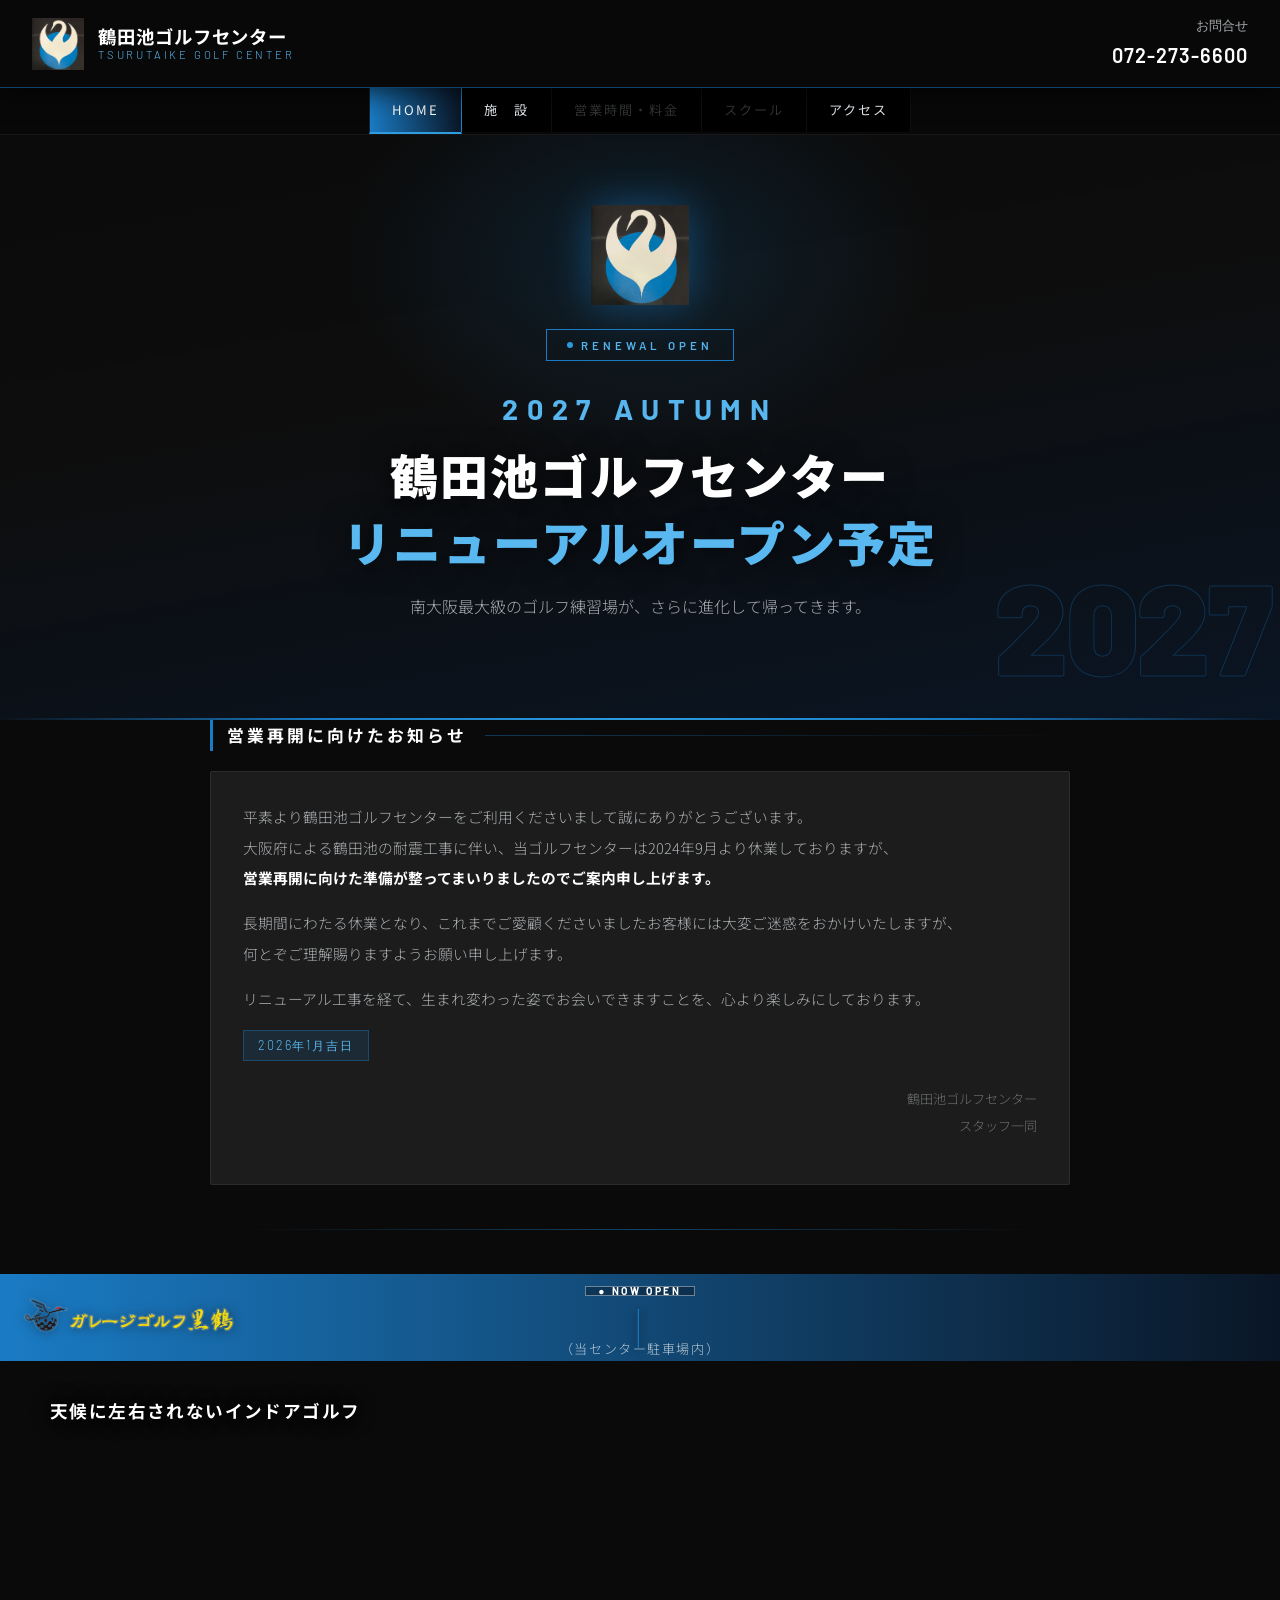
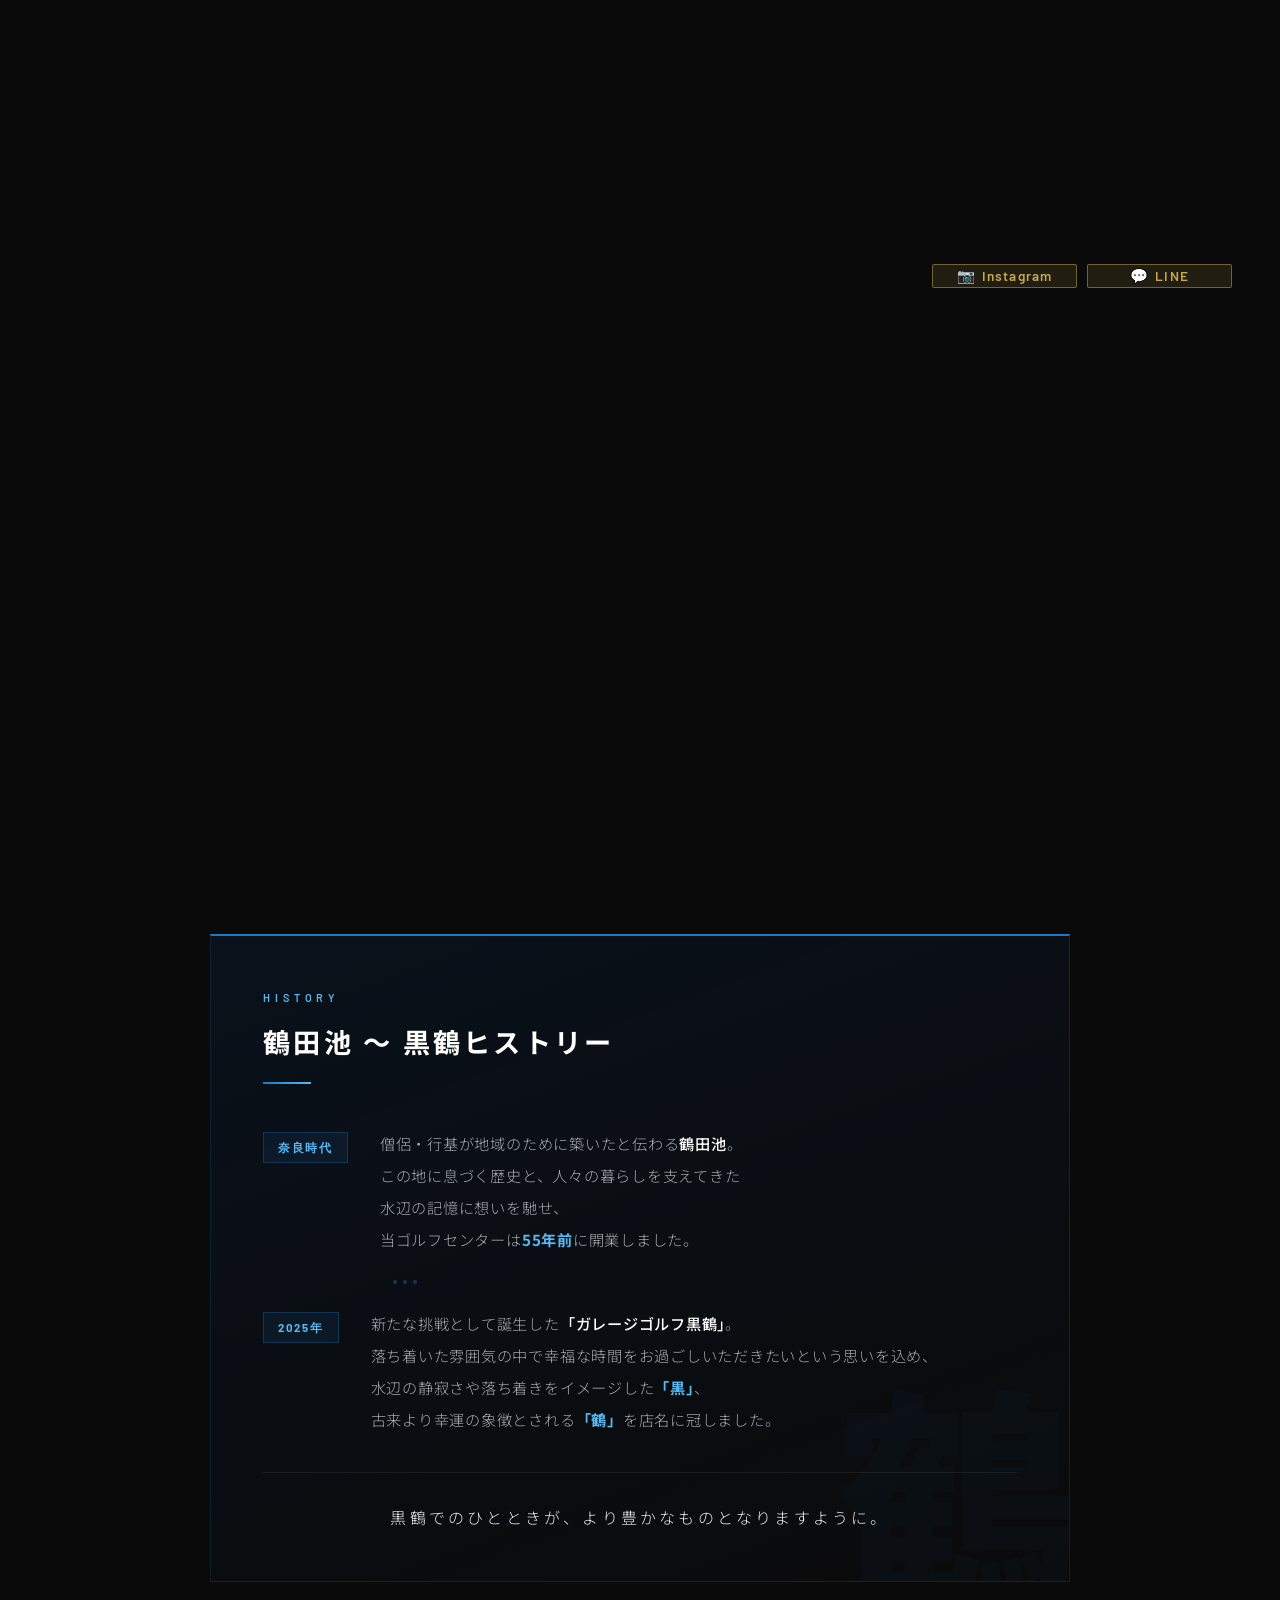
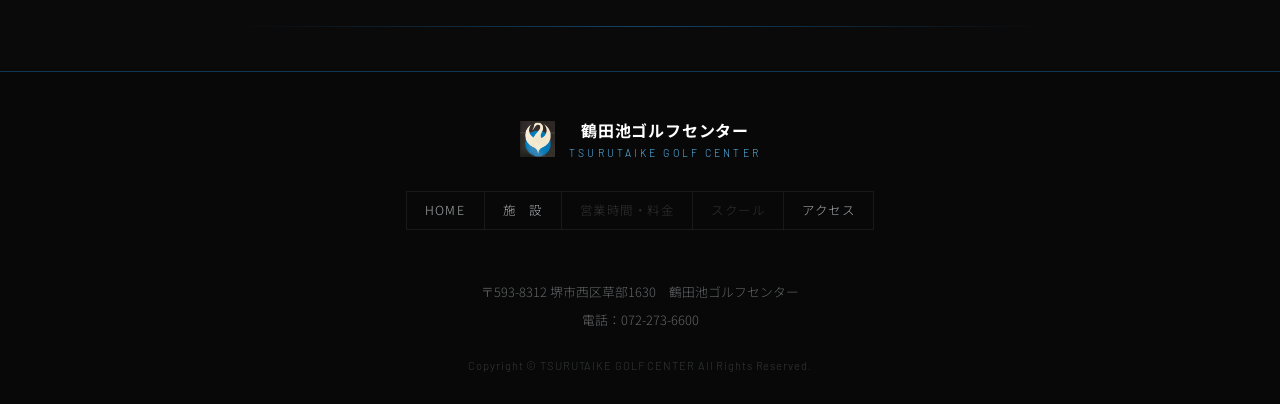
==== index.html @ 47b7977e "Add files via upload" ====
<!DOCTYPE html>
<html lang="ja">
<head>
  <meta charset="UTF-8">
  <meta name="viewport" content="width=device-width, initial-scale=1.0">
  <title>鶴田池ゴルフセンター | TSURUTAIKE GOLF CENTER</title>
  <link href="https://fonts.googleapis.com/css2?family=Noto+Sans+JP:wght@200;300;400;700;900&family=Noto+Serif+JP:wght@400;700;900&family=Barlow:ital,wght@0,300;0,400;0,600;0,700;0,900;1,300&display=swap" rel="stylesheet">
  <style>
    /* =====================================================
       カラーパレット（ロゴ看板より）
       マットブラック  : #0f0f0f  ← 看板の背景
       ディープブルー  : #1a7bc4  ← 鶴のシンボル・池の青
       ブライトブルー  : #2d9de0  ← ホバー・アクセント
       ソフトブルー    : #5ab8f0  ← 明るい強調
       ホワイト        : #ffffff  ← 文字・鶴のシルエット
       オフホワイト    : #e8eef2  ← 通常テキスト
       ダークグレー    : #1c1c1c  ← セクション背景
       ミドルグレー    : #2a2a2a  ← カード背景
    ===================================================== */
    :root {
      --black:        #0a0a0a;
      --black-mid:    #141414;
      --black-card:   #1c1c1c;
      --black-panel:  #242424;
      --blue:         #1a7bc4;
      --blue-bright:  #2d9de0;
      --blue-soft:    #5ab8f0;
      --blue-glow:    rgba(26,123,196,0.35);
      --white:        #ffffff;
      --off-white:    #e8eef2;
      --grey-text:    rgba(232,238,242,0.7);
      --grey-dim:     rgba(232,238,242,0.4);
      --nav-bg:       #080808;
    }

    * { margin: 0; padding: 0; box-sizing: border-box; }

    body {
      background-color: var(--black);
      color: var(--off-white);
      font-family: 'Noto Sans JP', sans-serif;
      font-weight: 300;
      line-height: 1.8;
    }

    /* ========== SVG ロゴマーク（鶴のシルエット） ========== */
    .crane-logo {
      display: inline-block;
      width: 52px;
      height: 52px;
      flex-shrink: 0;
    }

    /* ========== HEADER ========== */
    header {
      background: var(--nav-bg);
      border-bottom: 1px solid rgba(26,123,196,0.5);
      padding: 14px 32px;
      display: flex;
      align-items: center;
      justify-content: space-between;
      flex-wrap: wrap;
      gap: 12px;
      position: sticky;
      top: 0;
      z-index: 1000;
      box-shadow: 0 2px 30px rgba(0,0,0,0.8);
    }

    .header-left {
      display: flex;
      align-items: center;
      gap: 14px;
    }

    .header-logo-text {
      line-height: 1.25;
    }
    .header-logo-text .ja {
      display: block;
      font-family: 'Noto Sans JP', sans-serif;
      font-weight: 700;
      font-size: 1.15rem;
      color: var(--white);
      letter-spacing: 0.05em;
    }
    .header-logo-text .en {
      display: block;
      font-family: 'Barlow', sans-serif;
      font-weight: 300;
      font-size: 0.7rem;
      color: var(--blue-soft);
      letter-spacing: 0.25em;
    }

    .header-tel {
      color: var(--grey-text);
      font-size: 0.8rem;
      text-align: right;
      font-family: 'Barlow', sans-serif;
    }
    .header-tel strong {
      display: block;
      font-size: 1.25rem;
      font-weight: 600;
      letter-spacing: 0.05em;
      color: var(--white);
    }

    /* ========== NAV ========== */
    nav {
      background: var(--nav-bg);
      border-bottom: 1px solid rgba(255,255,255,0.06);
    }
    nav ul {
      list-style: none;
      display: flex;
      flex-wrap: wrap;
      gap: 0;
      justify-content: center;
      padding: 0;
    }
    nav ul li a {
      display: inline-block;
      background: #000;
      color: var(--off-white);
      text-decoration: none;
      padding: 10px 22px;
      font-size: 0.82rem;
      letter-spacing: 0.15em;
      font-family: 'Noto Sans JP', sans-serif;
      font-weight: 400;
      border-right: 1px solid rgba(255,255,255,0.06);
      transition: background 0.2s, color 0.2s;
    }
    nav ul li:first-child a { border-left: 1px solid rgba(255,255,255,0.06); }
    nav ul li a:hover:not(.disabled),
    nav ul li a.active {
      background: linear-gradient(to right, #1a7bc4, #0a1626);
      color: var(--white);
    }
    nav ul li a.active {
      border-bottom: 2px solid var(--blue-bright);
    }
    nav ul li a.disabled {
      color: rgba(232,238,242,0.22);
      cursor: not-allowed;
    }

    /* ========== HERO ========== */
    .hero {
      background:
        linear-gradient(170deg,
          rgba(10,10,10,0.95) 0%,
          rgba(14,14,14,0.82) 40%,
          rgba(10,22,38,0.9) 100%
        ),
        url('https://static.wixstatic.com/media/a3c153_56669e38ce904a728a6246879d546efe~mv2.jpg') center/cover no-repeat;
      min-height: 520px;
      display: flex;
      flex-direction: column;
      align-items: center;
      justify-content: center;
      text-align: center;
      padding: 70px 20px;
      position: relative;
      overflow: hidden;
    }
    /* 青いグロー光源 */
    .hero::before {
      content: '';
      position: absolute;
      top: -80px; left: 50%;
      transform: translateX(-50%);
      width: 600px; height: 400px;
      background: radial-gradient(ellipse, rgba(26,123,196,0.18) 0%, transparent 70%);
    }
    /* 下部の青いライン */
    .hero::after {
      content: '';
      position: absolute;
      bottom: 0; left: 0; right: 0;
      height: 2px;
      background: linear-gradient(to right, transparent, var(--blue), var(--blue-bright), var(--blue), transparent);
    }

    .hero-crane {
      width: 100px;
      height: 100px;
      margin-bottom: 24px;
      opacity: 0.95;
      filter: drop-shadow(0 0 20px rgba(26,123,196,0.5));
      object-fit: contain;
    }

    .hero-badge {
      display: inline-flex;
      align-items: center;
      gap: 8px;
      border: 1px solid var(--blue);
      color: var(--blue-soft);
      font-family: 'Barlow', sans-serif;
      font-size: 0.72rem;
      font-weight: 600;
      letter-spacing: 0.35em;
      padding: 5px 20px;
      margin-bottom: 22px;
    }
    .hero-badge::before {
      content: '';
      display: inline-block;
      width: 6px; height: 6px;
      background: var(--blue-bright);
      border-radius: 50%;
      animation: blink 1.5s ease-in-out infinite;
    }
    @keyframes blink {
      0%, 100% { opacity: 1; }
      50% { opacity: 0.2; }
    }

    .hero h1 {
      font-family: 'Noto Sans JP', sans-serif;
      font-size: clamp(1.7rem, 4vw, 3rem);
      color: var(--white);
      font-weight: 900;
      line-height: 1.4;
      text-shadow: 0 2px 30px rgba(0,0,0,0.9);
      margin-bottom: 16px;
      letter-spacing: 0.04em;
    }
    .hero h1 span {
      color: var(--blue-soft);
    }

    .hero-sub {
      font-size: clamp(0.88rem, 2vw, 1rem);
      color: var(--grey-text);
      max-width: 560px;
      margin-bottom: 30px;
      font-weight: 300;
    }

    .hero-autumn {
      font-family: 'Barlow', sans-serif;
      font-weight: 700;
      font-size: clamp(1.2rem, 3vw, 1.8rem);
      color: var(--blue-soft);
      letter-spacing: 0.3em;
      margin-bottom: 6px;
    }
    .hero-year {
      font-family: 'Barlow', sans-serif;
      font-weight: 900;
      font-size: clamp(4rem, 10vw, 9rem);
      color: transparent;
      -webkit-text-stroke: 1px rgba(26,123,196,0.3);
      position: absolute;
      bottom: -20px;
      right: 10px;
      pointer-events: none;
      user-select: none;
      letter-spacing: -0.02em;
    }

    /* ========== リニューアル告知 ========== */

    /* タイプアニメーション カーソル */
    .kurotsu-cursor {
      display: inline-block;
      font-weight: 100;
      color: #1a7bc4;
      animation: kuroBlink 0.7s infinite;
    }
    @keyframes kuroBlink {
      0%,100% { opacity: 1; }
      50%      { opacity: 0; }
    }
    /* ========== 黒鶴セクション（最強調） ========== */
    .kurotsu-img-wrap {
      position: relative;
      width: 100%;
      line-height: 0;
      min-height: 140vh;
    }
    /* 高さ基準のimg（透明） */
    .kurotsu-base-img {
      width: 100%;
      height: auto;
      min-height: 140vh;
      display: block;
      opacity: 0;
      visibility: hidden;
    }
    /* スライド写真（絶対配置・base-imgに重なる） */
    .kurotsu-slide {
      position: absolute;
      top: 0; left: 0;
      width: 100%;
      height: 100%;
      object-fit: cover;
      object-position: center center;
      opacity: 0;
      transition: opacity 1.5s ease-in-out;
    }
    .ks1 { animation: ksSlide 15s ease-in-out infinite 0s; }
    .ks2 { animation: ksSlide 15s ease-in-out infinite 5s; }
    .ks3 { animation: ksSlide3 15s ease-in-out infinite 10s, ksPan3 15s ease-in-out infinite 10s; object-fit: cover; object-position: center 80%; background-color: #000; transform-origin: center bottom; }
    @keyframes ksSlide3 {
      0%   { opacity: 0;    transform: scale(1.0); }
      8%   { opacity: 0.85; transform: scale(1.0); }
      35%  { opacity: 0.85; transform: scale(1.3); }
      42%  { opacity: 0.85; transform: scale(1.3); }
      50%  { opacity: 0;    transform: scale(1.3); }
      100% { opacity: 0;    transform: scale(1.0); }
    }
    @keyframes ksPan3 {
      0%   { object-position: center 100%; }
      8%   { object-position: center 100%; }
      35%  { object-position: center 0%; }
      42%  { object-position: center 0%; }
      50%  { object-position: center 0%; }
      100% { object-position: center 100%; }
    }
    @keyframes ksSlide {
      0%   { opacity: 0; }
      8%   { opacity: 0.85; }
      28%  { opacity: 0.85; }
      38%  { opacity: 0; }
      100% { opacity: 0; }
    }
    .kurotsu-over-bg {
      position: absolute;
      inset: 0;
      background: rgba(10,10,10,0.22);
      z-index: 2;
    }
    .kurotsu-over-content {
      position: absolute;
      inset: 0;
      z-index: 3;
      display: flex;
      flex-direction: column;
    }
    /* 黒鶴セクション内の背景スライド */
    /* 室内写真：天井まで見えるよう上寄せ */
    /* 暗いオーバーレイ（HELTER SKELTER方式：文字を読みやすく） */
    .kurotsu-over-bg {
      position: absolute;
      inset: 0;
      background: rgba(10, 10, 10, 0.22);
      z-index: 1;
    }
    .bg1 { background-image: url('images/bg1.gif'); }
    .bg2 { background-image: url('images/bg2.gif'); }
    .bg3 { background-position: center top; background-image: url('images/bg3.gif'); }
      8%   { opacity: 0.85; }
      28%  { opacity: 0.85; }
      38%  { opacity: 0; }
      100% { opacity: 0; }
    }
    .kurotsu-section {
      position: relative;
      background: #0a0a0a;
      border: none;
      border-radius: 0;
      margin: 0;
      max-width: 100%;
      overflow: hidden;
      box-shadow:
        0 0 50px rgba(26,123,196,0.15),
        0 4px 30px rgba(0,0,0,0.5);
      position: relative;
    }

    .kurotsu-header {
      position: relative;
      z-index: 2;
      background: linear-gradient(to right, #1a7bc4, #0a1626);
      padding: 12px 24px;
      display: flex;
      align-items: center;
      justify-content: center;
      gap: 0;
    }
    .kurotsu-logo-wrap {
      position: absolute;
      left: 16px;
      top: 50%;
      transform: translateY(-50%);
      z-index: 3;
      flex-shrink: 0;
    }
    .kurotsu-logo-img {
      height: 42px;
      width: auto;
      display: block;
      flex-shrink: 0;
      filter: drop-shadow(0 1px 6px rgba(0,0,0,0.5));
    }
    .kurotsu-header-sub {
      display: flex;
      flex-direction: column;
      align-items: center;
      justify-content: center;
      text-align: center;
      gap: 4px;
      width: 100%;
    }
    .kurotsu-typed-wrap {
      font-family: 'Noto Sans JP', sans-serif;
      font-size: clamp(1.4rem, 3vw, 2.2rem);
      font-weight: 900;
      color: #ffffff;
      letter-spacing: 0.06em;
      text-shadow: 0 2px 10px rgba(0,0,0,0.9);
      margin: 0;
      line-height: 1.3;
    }
    .kurotsu-place {
      font-size: 0.82rem;
      color: rgba(255,255,255,0.7);
      font-weight: 300;
      letter-spacing: 0.12em;
      margin: 0;
    }
    .kurotsu-header .now-open {
      background: rgba(0,0,0,0.3);
      color: var(--white);
      font-family: 'Barlow', sans-serif;
      font-size: 0.65rem;
      font-weight: 700;
      letter-spacing: 0.25em;
      padding: 4px 12px;
      border: 1px solid rgba(255,255,255,0.4);
      animation: pulse 2s ease-in-out infinite;
      white-space: nowrap;
    }
    @keyframes pulse {
      0%, 100% { opacity: 1; }
      50%       { opacity: 0.5; }
    }
    /* アニメーション */
    @keyframes imgSlide {
      0%   { opacity: 0; }
      8%   { opacity: 1; }
      28%  { opacity: 1; }
      38%  { opacity: 0; }
      100% { opacity: 0; }
    }
    /* コンテンツをimgの上に重ねる */
    .kurotsu-over-content {
      position: absolute;
      inset: 0;
      z-index: 3;
      display: flex;
      flex-direction: column;
    }
    .kurotsu-over-bg {
      position: absolute;
      inset: 0;
      background: rgba(10,10,10,0.22);
      z-index: 1;
    }
    .kurotsu-body {
      position: relative;
      z-index: 2;
      padding: 0px 48px 40px 24px;
      display: grid;
      grid-template-columns: 1fr 1fr;
      gap: 40px;
      align-items: start;
    }
    @media (max-width: 640px) {
    /* アニメーション */
    @keyframes imgSlide {
      0%   { opacity: 0; }
      8%   { opacity: 1; }
      28%  { opacity: 1; }
      38%  { opacity: 0; }
      100% { opacity: 0; }
    }
    /* コンテンツをimgの上に重ねる */
    .kurotsu-over-content {
      position: absolute;
      inset: 0;
      z-index: 3;
      display: flex;
      flex-direction: column;
    }
    .kurotsu-over-bg {
      position: absolute;
      inset: 0;
      background: rgba(10,10,10,0.22);
      z-index: 1;
    }
    .kurotsu-body { grid-template-columns: 1fr; padding: 100px 20px; min-height: 300vh; }
    }

    /* ===== kurotsu features リスト ===== */
    .kurotsu-features {
      list-style: none;
      padding: 0;
      margin: 0 0 28px;
    }
    .kf-item {
      padding: 11px 0;
      border-bottom: none;
      font-size: 1.1rem;
      color: #ffffff;
      font-weight: 700;
      line-height: 1.7;
      letter-spacing: 0.08em;
      text-shadow: 0 1px 8px rgba(0,0,0,1.0), 0 0 20px rgba(0,0,0,0.95);
      opacity: 0;
      transform: translateX(-30px);
      transition: opacity 1.8s ease, transform 1.8s ease;
    }
    .kf-item.kf-visible {
      opacity: 1;
      transform: translateX(0);
    }
    .kurotsu-desc p {
      margin-bottom: 12px;
      font-size: 0.95rem;
      line-height: 2;
      color: #e8cb7a;
      font-weight: 400;
      text-shadow: 0 1px 8px rgba(0,0,0,1.0), 0 0 24px rgba(0,0,0,0.95), 0 2px 4px rgba(0,0,0,1.0);
    }
    .tel-kurotsu {
      display: block;
      max-width: 300px;
      width: 100%;
      background: rgba(201,168,76,0.08);
      border: 1px solid rgba(201,168,76,0.7);
      color: #e8cb7a;
      padding: 14px 24px;
      font-size: 0.92rem;
      letter-spacing: 0.12em;
      margin-top: 14px;
      text-decoration: none;
      transition: all 0.2s;
      line-height: 1.7;
    }
    .tel-kurotsu:hover {
      background: linear-gradient(to right, #1a7bc4, #0a1626);
      color: var(--white);
    }
    .tel-kurotsu strong {
      display: block;
      font-size: 1.4rem;
      font-weight: 700;
      color: #f5e49a;
      letter-spacing: 0.06em;
      margin-top: 2px;
    }

    /* ===== 黒鶴SNSボタン ===== */
    .kurotsu-sns-row {
      display: flex;
      gap: 10px;
      margin-top: 14px;
      width: 100%;
      max-width: 300px;
    }
    .kurotsu-sns-btn {
      display: flex;
      align-items: center;
      justify-content: center;
      gap: 6px;
      flex: 1;
      text-decoration: none;
      padding: 11px 10px;
      font-size: 0.85rem;
      letter-spacing: 0.08em;
      font-family: 'Barlow', sans-serif;
      font-weight: 600;
      transition: all 0.25s;
      border-radius: 2px;
    }
    /* Instagram：グラデーション風ゴールド×ダーク */
    .kurotsu-sns-ig {
      background: rgba(201,168,76,0.12);
      border: 1px solid rgba(201,168,76,0.5);
      color: #c9a84c;
    }
    .kurotsu-sns-ig:hover {
      background: rgba(201,168,76,0.25);
      border-color: #c9a84c;
      color: #e8c96a;
    }
    /* LINE：ゴールド×ダーク（Instagramと統一） */
    .kurotsu-sns-line {
      background: rgba(201,168,76,0.12);
      border: 1px solid rgba(201,168,76,0.5);
      color: #c9a84c;
    }
    .kurotsu-sns-line:hover {
      background: rgba(201,168,76,0.25);
      border-color: #c9a84c;
      color: #e8c96a;
    }
    .sns-icon { font-size: 0.9rem; }

    /* ===== 料金・電話 フェードイン ===== */
    #price-fadein,
    #tel-fadein {
      opacity: 0;
      transform: translateY(20px);
      transition: opacity 1.2s ease, transform 1.2s ease;
    }
    #price-fadein.fade-visible,
    #tel-fadein.fade-visible {
      opacity: 1;
      transform: translateY(0);
    }

    .kurotsu-right-col {
      display: flex;
      flex-direction: column;
      gap: 14px;
      align-items: flex-end;
      padding-top: 24px;
    }
    /* ===== キャンペーン料金 ===== */
    .campaign-banner {
      background: linear-gradient(135deg, #c0392b, #e74c3c);
      margin: 0 0 16px 0;
      padding: 10px 16px;
      border-radius: 2px;
      display: flex;
      align-items: center;
      gap: 8px;
    }
    .campaign-label {
      font-family: 'Barlow', sans-serif;
      font-size: 0.68rem;
      font-weight: 700;
      letter-spacing: 0.05em;
      color: rgba(255,255,255,0.9);
      white-space: nowrap;
      animation: pulse 1.5s ease-in-out infinite;
    }
    .campaign-title {
      font-family: 'Noto Sans JP', sans-serif;
      font-size: 0.92rem;
      font-weight: 700;
      color: #fff;
      letter-spacing: 0.05em;
      margin: 0;
      white-space: nowrap;
    }
    .price-normal-wrap {
      margin-bottom: 14px;
      padding: 10px 0 14px;
      border-bottom: 1px solid rgba(255,255,255,0.1);
    }
    .price-normal-label {
      font-size: 0.7rem;
      color: rgba(255,255,255,0.4);
      letter-spacing: 0.12em;
      display: block;
      margin-bottom: 6px;
    }
    .price-row-old {
      display: flex;
      align-items: baseline;
      gap: 12px;
      padding: 7px 0;
      border-bottom: none;
    }
    .label-old {
      font-size: 0.78rem;
      color: rgba(255,255,255,0.35);
    }
    .amount-old {
      font-size: 1rem;
      color: rgba(255,255,255,0.35);
      text-decoration: line-through;
      text-decoration-color: rgba(231,76,60,0.7);
      text-decoration-thickness: 2px;
      font-family: 'Barlow', sans-serif;
      font-weight: 600;
    }
    .price-campaign-wrap {
      text-align: center;
      padding: 12px 0 10px;
    }
    .price-campaign-label {
      display: block;
      font-size: 0.75rem;
      color: rgba(255,255,255,0.7);
      letter-spacing: 0.15em;
      margin-bottom: 6px;
    }
    .price-campaign-main {
      display: flex;
      align-items: baseline;
      justify-content: center;
      gap: 4px;
      line-height: 1;
    }
    .price-campaign-time {
      font-family: 'Barlow', sans-serif;
      font-size: 1.4rem;
      font-weight: 700;
      color: #f5e49a;
    }
    .price-campaign-yen {
      font-family: 'Barlow', sans-serif;
      font-size: 3rem;
      font-weight: 900;
      color: #fff;
      text-shadow: 0 0 20px rgba(231,76,60,0.8), 0 2px 8px rgba(0,0,0,0.9);
      letter-spacing: -0.02em;
      animation: priceGlow 2.5s ease-in-out infinite;
    }
    .price-campaign-tax {
      font-size: 0.72rem;
      color: rgba(255,255,255,0.6);
      align-self: flex-end;
      padding-bottom: 6px;
    }
    .price-campaign-sub {
      font-family: 'Noto Sans JP', sans-serif;
      font-size: 1rem;
      font-weight: 700;
      color: #f5e49a;
      letter-spacing: 0.2em;
      margin-top: 4px;
    }
    @keyframes priceGlow {
      0%,100% { text-shadow: 0 0 20px rgba(231,76,60,0.8), 0 2px 8px rgba(0,0,0,0.9); }
      50%      { text-shadow: 0 0 35px rgba(231,76,60,1.0), 0 0 60px rgba(255,200,0,0.4), 0 2px 8px rgba(0,0,0,0.9); }
    }

    .kurotsu-price {
      background: rgba(8,8,8,0.55);
      border: 1px solid rgba(201,168,76,0.3);
      border-radius: 2px;
      padding: 22px 24px;
      width: 100%;
      max-width: 300px;
    }
    .kurotsu-price h3 {
      font-family: 'Noto Sans JP', sans-serif;
      color: #e8cb7a;
      font-size: 0.82rem;
      font-weight: 700;
      letter-spacing: 0.2em;
      margin-bottom: 14px;
      border-bottom: 1px solid rgba(26,123,196,0.25);
      padding-bottom: 10px;
    }
    .price-row {
      display: flex;
      justify-content: space-between;
      align-items: baseline;
      padding: 8px 0;
      border-bottom: none;
      font-size: 0.9rem;
      min-width: 200px;
    }
    .price-row .label { color: var(--grey-text); }
    .price-row .amount {
      color: #f5e49a;
      font-weight: 700;
      font-size: 1rem;
      font-family: 'Barlow', sans-serif;
      text-shadow: 0 1px 6px rgba(0,0,0,0.9);
    }
    .open-hours {
      margin-top: 14px;
      background: rgba(201,168,76,0.08);
      border-left: 3px solid #c9a84c;
      padding: 9px 14px;
      font-size: 0.85rem;
      color: var(--grey-text);
      line-height: 1.8;
    }
    .price-note {
      margin-top: 10px;
      font-size: 0.76rem;
      color: var(--grey-dim);
      line-height: 1.7;
    }

    /* ========== SECTION ========== */
    .section-wrapper {
      max-width: 900px;
      margin: 0 auto 44px;
      padding: 0 20px;
    }
    .section-title {
      font-family: 'Noto Sans JP', sans-serif;
      font-size: 1.05rem;
      color: var(--white);
      font-weight: 700;
      letter-spacing: 0.18em;
      border-left: 3px solid var(--blue);
      padding-left: 14px;
      margin-bottom: 20px;
      display: flex;
      align-items: center;
      gap: 10px;
    }
    .section-title::after {
      content: '';
      flex: 1;
      height: 1px;
      background: linear-gradient(to right, rgba(26,123,196,0.4), transparent);
      margin-left: 8px;
    }

    /* ========== 休業お知らせ ========== */
    .closure-notice {
      background: var(--black-card);
      border: 1px solid rgba(255,255,255,0.07);
      border-radius: 2px;
      padding: 30px 32px;
    }
    .closure-notice p {
      font-size: 0.92rem;
      color: var(--grey-text);
      line-height: 2.1;
      margin-bottom: 14px;
      font-weight: 300;
    }
    .date-label {
      display: inline-block;
      background: rgba(26,123,196,0.15);
      border: 1px solid rgba(26,123,196,0.4);
      color: var(--blue-soft);
      font-size: 0.78rem;
      padding: 3px 14px;
      letter-spacing: 0.15em;
      margin-bottom: 16px;
      font-family: 'Barlow', sans-serif;
    }
    .closure-notice .sign {
      font-size: 0.82rem;
      color: var(--grey-dim);
      text-align: right;
      margin-top: 8px;
      font-weight: 300;
    }

    /* ========== マスクページカード ========== */
    .pages-preview {
      display: grid;
      grid-template-columns: repeat(auto-fit, minmax(190px, 1fr));
      gap: 12px;
    }
    .page-card {
      position: relative;
      background: var(--black-card);
      border: 1px solid rgba(255,255,255,0.06);
      border-radius: 2px;
      overflow: hidden;
      cursor: not-allowed;
    }
    .page-card-inner {
      padding: 24px 18px;
      opacity: 0.25;
      filter: blur(1px);
      user-select: none;
    }
    .page-card-inner h3 {
      font-family: 'Noto Sans JP', sans-serif;
      color: var(--white);
      font-size: 0.92rem;
      font-weight: 700;
      margin-bottom: 8px;
      letter-spacing: 0.1em;
    }
    .page-card-inner p {
      font-size: 0.76rem;
      color: var(--grey-text);
      line-height: 1.7;
      font-weight: 300;
    }
    .page-card-overlay {
      position: absolute;
      inset: 0;
      background: rgba(10,10,10,0.78);
      display: flex;
      align-items: center;
      justify-content: center;
      text-align: center;
      padding: 12px;
    }
    .page-card-overlay span {
      display: inline-block;
      background: linear-gradient(to right, #1a7bc4, #0a1626);
      color: var(--white);
      font-family: 'Noto Sans JP', sans-serif;
      font-weight: 700;
      font-size: 0.73rem;
      letter-spacing: 0.1em;
      padding: 8px 16px;
      line-height: 1.8;
    }

    /* ========== SNS ========== */
    .sns-row {
      display: flex;
      gap: 10px;
      justify-content: center;
      margin-top: 24px;
    }
    .sns-btn {
      display: inline-block;
      background: transparent;
      border: 1px solid rgba(26,123,196,0.6);
      color: var(--blue-soft);
      text-decoration: none;
      padding: 9px 24px;
      font-size: 0.82rem;
      letter-spacing: 0.12em;
      font-family: 'Barlow', sans-serif;
      font-weight: 400;
      transition: all 0.2s;
    }
    .sns-btn:hover {
      background: var(--blue);
      border-color: var(--blue);
      color: var(--white);
    }

    /* ========== 営業再開ボックス ========== */
    .reopen-box {
      background: linear-gradient(135deg, #0d3520, #1a4a2e);
      border: 2px solid var(--blue);
      border-radius: 3px;
      padding: 20px 32px;
      text-align: center;
      margin: 20px 0;
    }
    .reopen-label {
      display: block;
      font-family: 'Noto Sans JP', sans-serif;
      font-size: 0.8rem;
      font-weight: 700;
      color: var(--blue-soft);
      letter-spacing: 0.3em;
      margin-bottom: 10px;
    }
    .reopen-date {
      font-family: 'Noto Sans JP', sans-serif;
      font-size: clamp(1.3rem, 3vw, 1.8rem);
      font-weight: 700;
      color: var(--off-white);
      letter-spacing: 0.08em;
      margin: 0;
    }
    .reopen-date strong {
      color: var(--blue-soft);
      font-size: clamp(1.5rem, 3.5vw, 2.2rem);
    }
    .reopen-highlight {
      font-size: 0.95rem;
      color: var(--blue-soft);
      font-weight: 400;
      line-height: 2;
      margin-bottom: 12px;

    }

    /* ========== ヒストリーセクション ========== */
    .history-section {
      max-width: 900px;
      margin: 0 auto 44px;
      padding: 0 20px;
    }
    .history-inner {
      background: linear-gradient(160deg, rgba(10,22,38,0.6) 0%, rgba(10,10,10,0.4) 100%);
      border: 1px solid rgba(26,123,196,0.2);
      border-top: 2px solid var(--blue);
      padding: 52px 52px 48px;
      position: relative;
      overflow: hidden;
    }
    .history-inner::before {
      content: '鶴';
      position: absolute;
      right: -10px;
      bottom: -30px;
      font-size: 15rem;
      color: rgba(26,123,196,0.04);
      font-family: 'Noto Sans JP', sans-serif;
      font-weight: 900;
      line-height: 1;
      pointer-events: none;
      user-select: none;
    }

    /* 見出し */
    .history-heading {
      margin-bottom: 44px;
    }
    .history-label {
      font-family: 'Barlow', sans-serif;
      font-size: 0.68rem;
      font-weight: 600;
      letter-spacing: 0.45em;
      color: var(--blue-soft);
      display: block;
      margin-bottom: 10px;
    }
    .history-title {
      font-family: 'Noto Sans JP', sans-serif;
      font-size: clamp(1.2rem, 2.5vw, 1.7rem);
      font-weight: 700;
      color: var(--white);
      letter-spacing: 0.12em;
      margin-bottom: 16px;
    }
    .history-rule {
      width: 48px;
      height: 2px;
      background: linear-gradient(to right, var(--blue), var(--blue-soft));
    }

    /* ブロック */
    .history-body {
      position: relative;
      z-index: 1;
    }
    .history-block {
      display: flex;
      align-items: flex-start;
      gap: 32px;
      margin-bottom: 8px;
    }
    .history-era {
      font-family: 'Barlow', sans-serif;
      font-size: 0.72rem;
      font-weight: 700;
      letter-spacing: 0.15em;
      color: var(--blue-soft);
      background: rgba(26,123,196,0.1);
      border: 1px solid rgba(26,123,196,0.3);
      padding: 4px 14px;
      white-space: nowrap;
      margin-top: 4px;
      flex-shrink: 0;
    }
    .history-text {
      font-family: 'Noto Sans JP', sans-serif;
      font-size: 0.95rem;
      font-weight: 300;
      color: var(--grey-text);
      line-height: 2.1;
      letter-spacing: 0.05em;
    }
    .history-text em {
      font-style: normal;
      color: var(--white);
      font-weight: 500;
    }
    .history-text strong {
      color: var(--blue-soft);
      font-weight: 700;
    }

    /* 区切り点 */
    .history-divider-line {
      display: flex;
      align-items: center;
      gap: 6px;
      margin: 24px 0 24px 130px;
    }
    .history-divider-dot {
      width: 4px;
      height: 4px;
      border-radius: 50%;
      background: rgba(26,123,196,0.4);
      display: block;
    }

    /* 締めの言葉 */
    .history-closing {
      margin-top: 36px;
      padding-top: 28px;
      border-top: 1px solid rgba(255,255,255,0.07);
      text-align: center;
    }
    .history-closing p {
      font-family: 'Noto Sans JP', sans-serif;
      font-size: 1rem;
      font-weight: 300;
      color: var(--off-white);
      letter-spacing: 0.2em;
      line-height: 2;
    }

    @media (max-width: 600px) {
      .history-inner { padding: 32px 24px 36px; }
      .history-block { flex-direction: column; gap: 10px; }
      .history-divider-line { margin-left: 0; }
      .history-br { display: none; }
      .history-inner::before { font-size: 8rem; }
    }

    /* PC では料金モバイルブロックを非表示 */
    .kurotsu-price-mobile { display: none; }
    /* スマホ用料金・電話は最初から表示 */
    #price-mobile, #tel-mobile {
      opacity: 1;
      transform: translateY(0);
    }

    /* ========== DIVIDER ========== */
    .divider {
      border: none;
      height: 1px;
      background: linear-gradient(to right, transparent, rgba(26,123,196,0.5), transparent);
      margin: 44px auto;
      max-width: 800px;
    }

    /* ========== FOOTER ========== */
    footer {
      background: var(--nav-bg);
      border-top: 1px solid rgba(26,123,196,0.4);
      padding: 44px 24px 28px;
      text-align: center;
    }
    .footer-logo-area {
      display: flex;
      align-items: center;
      justify-content: center;
      gap: 14px;
      margin-bottom: 28px;
    }
    .footer-logo-text .ja {
      font-family: 'Noto Sans JP', sans-serif;
      font-weight: 700;
      font-size: 1rem;
      color: var(--white);
      letter-spacing: 0.05em;
    }
    .footer-logo-text .en {
      font-family: 'Barlow', sans-serif;
      font-weight: 300;
      font-size: 0.65rem;
      color: var(--blue-soft);
      letter-spacing: 0.3em;
    }
    .footer-links {
      display: flex;
      flex-wrap: wrap;
      justify-content: center;
      gap: 0;
      margin-bottom: 28px;
      border: 1px solid rgba(255,255,255,0.07);
      display: inline-flex;
    }
    .footer-links a {
      background: transparent;
      color: var(--grey-text);
      text-decoration: none;
      padding: 7px 18px;
      font-size: 0.78rem;
      letter-spacing: 0.12em;
      border-right: 1px solid rgba(255,255,255,0.07);
      font-family: 'Noto Sans JP', sans-serif;
      font-weight: 300;
      transition: background 0.2s, color 0.2s;
    }
    .footer-links a:last-child { border-right: none; }
    .footer-links a:hover { background: var(--blue); color: var(--white); }
    footer address {
      font-style: normal;
      font-size: 0.8rem;
      color: var(--grey-dim);
      line-height: 2.2;
      font-weight: 300;
    }
    footer .copy {
      margin-top: 22px;
      font-size: 0.7rem;
      color: rgba(232,238,242,0.2);
      letter-spacing: 0.08em;
      font-family: 'Barlow', sans-serif;
    }

    /* ========== RESPONSIVE ========== */
    @media (max-width: 600px) {
      header { padding: 12px 16px; }
      .kurotsu-section { margin: 0 0 0; overflow: hidden; }
      .section-wrapper { padding: 0 14px; }
      nav ul li a { padding: 9px 14px; font-size: 0.78rem; }

      /* 写真エリア */
      .kurotsu-img-wrap { min-height: 70vw; max-height: 85vw; overflow: hidden; }
      .kurotsu-base-img { min-height: 70vw; width: 100%; }
      .kurotsu-slide { object-fit: contain; object-position: center center; background-color: #000; }
      .ks3 { object-fit: contain; object-position: center center; }

      /* ① 青帯＋スライドイン文を写真の上部に重ねる */
      .kurotsu-over-content {
        position: absolute;
        inset: 0;
        height: auto;
        background: none;
        justify-content: flex-start;
      }

      /* 青帯 */
      .kurotsu-header { padding: 8px 12px; }
      .kurotsu-typed-wrap { font-size: clamp(1rem, 3.5vw, 1.4rem); }
      .kurotsu-logo-img { width: 28px; height: 28px; }

      /* ② スライドイン文（kurotsu-body）は写真に重なる */
      .kurotsu-body {
        grid-template-columns: 1fr;
        padding: 12px 16px;
        gap: 12px;
        align-items: start;
      }

      /* ③ 料金右列はスマホでは非表示（kurotsu-section外に別途表示） */
      .kurotsu-right-col { display: none; }

      /* スマホ用料金ブロック（section外） */
      .kurotsu-price-mobile {
        display: block;
        background: #0a0a0a;
        padding: 20px 16px;
      }
      .kurotsu-price-mobile .kurotsu-right-col {
        display: flex;
        flex-direction: column;
        align-items: center;
        gap: 14px;
        width: 100%;
      }
      .kurotsu-price-mobile .kurotsu-price { max-width: 100%; width: 100%; }
      .kurotsu-price-mobile .tel-kurotsu { max-width: 100%; }
      .kurotsu-price-mobile .kurotsu-sns-row { max-width: 100%; }
    }
  </style>
</head>
<body>

<!-- ===== HEADER ===== -->
<header>
  <div class="header-left">
    <img class="crane-logo" src="images/logo.gif" alt="鶴田池ゴルフセンター ロゴ">
    <div class="header-logo-text">
      <span class="ja">鶴田池ゴルフセンター</span>
      <span class="en">TSURUTAIKE GOLF CENTER</span>
    </div>
  </div>
  <div class="header-tel">
    お問合せ
    <strong>072-273-6600</strong>
  </div>
</header>

<!-- ===== NAV ===== -->
<nav>
  <ul>
    <li><a href="#" class="active">HOME</a></li>
    <li><a href="facility.html">施　設</a></li>
    <li><a class="disabled">営業時間・料金</a></li>
    <li><a class="disabled">スクール</a></li>
    <li><a href="access.html">アクセス</a></li>
  </ul>
</nav>

<!-- ===== HERO ===== -->
<div class="hero">
  <img class="hero-crane" src="images/hero_crane.gif" alt="鶴田池ゴルフセンター ロゴ">

  <div class="hero-badge">RENEWAL OPEN</div>
  <div class="hero-autumn">2027 AUTUMN</div>
  <h1>鶴田池ゴルフセンター<br><span>リニューアルオープン予定</span></h1>
  <p class="hero-sub">
    南大阪最大級のゴルフ練習場が、さらに進化して帰ってきます。
  </p>
  <div class="hero-year">2027</div>
</div>

<!-- ===== 休業のお知らせ ===== -->
<div class="section-wrapper">
  <div class="section-title">営業再開に向けたお知らせ</div>
  <div class="closure-notice">
    <p>
      平素より鶴田池ゴルフセンターをご利用くださいまして誠にありがとうございます。<br>
      大阪府による鶴田池の耐震工事に伴い、当ゴルフセンターは2024年9月より休業しておりますが、<br>
      <strong style="color:var(--white);">営業再開に向けた準備が整ってまいりましたのでご案内申し上げます。</strong>
    </p>

    <p>
      長期間にわたる休業となり、これまでご愛顧くださいましたお客様には大変ご迷惑をおかけいたしますが、<br>
      何とぞご理解賜りますようお願い申し上げます。
    </p>
    <p class="reopen-highlight">
      リニューアル工事を経て、生まれ変わった姿でお会いできますことを、心より楽しみにしております。
    </p>
    <span class="date-label">2026年1月吉日</span>
    <p class="sign">鶴田池ゴルフセンター<br>スタッフ一同</p>
  </div>
</div>

<hr class="divider">

<!-- ===== ガレージゴルフ黒鶴（最強調） ===== -->
<div class="kurotsu-section">
  <div class="kurotsu-img-wrap">
    <!-- 高さ基準用（透明・実寸） -->
    <img class="kurotsu-base-img" src="images/kurotsu_base.gif" alt="">
    <!-- 3枚のスライド -->
    <img class="kurotsu-slide ks1" src="images/kurotsu_kanban.gif" alt="500円看板">
    <img class="kurotsu-slide ks2" src="images/kurotsu_gaikan.gif" alt="外観">
    <img class="kurotsu-slide ks3" src="images/kurotsu_inside.gif" alt="室内">
    <!-- オーバーレイ -->
    <div class="kurotsu-over-bg"></div>
    <!-- コンテンツ -->
    <div class="kurotsu-over-content">
      <div class="kurotsu-header">
        <div class="kurotsu-logo-wrap">
          <img src="images/kurotsu_logo.png" alt="ガレージゴルフ黒鶴 ロゴ" class="kurotsu-logo-img">
        </div>
        <div class="kurotsu-header-sub">
          <span class="now-open">● NOW OPEN</span>
          <p class="kurotsu-typed-wrap">
            <span id="kurotsu-typed"></span><span class="kurotsu-cursor">|</span>
          </p>
          <p class="kurotsu-place">（当センター駐車場内）</p>
        </div>
      </div>
      <div class="kurotsu-body">
        <div class="kurotsu-desc" style="padding:24px 26px;">
          <ul class="kurotsu-features">
            <li class="kf-item">天候に左右されないインドアゴルフ</li>
            <li class="kf-item">５打席のみの静かで落ち着いた空間の中</li>
            <li class="kf-item">フルスイングもアプローチも</li>
            <li class="kf-item">心ゆくまでのひとときを</li>
          </ul>
        </div>
                  <div class="kurotsu-right-col">
            <div class="kurotsu-price" id="price-fadein">
              <div class="campaign-banner">
                <span class="campaign-label">● CAMPAIGN</span>
                <p class="campaign-title">キャンペーン継続中！</p>
              </div>
              <div class="price-normal-wrap">
                <span class="price-normal-label">通常料金</span>
                <div class="price-row-old">
                  <span class="label-old">平日</span>
                  <span class="amount-old">¥1,210</span>
                </div>
                <div class="price-row-old">
                  <span class="label-old">土日祝</span>
                  <span class="amount-old">¥1,430</span>
                </div>
              </div>
              <div class="price-campaign-wrap">
                <span class="price-campaign-label">平日・土日祝 すべて</span>
                <div class="price-campaign-main">
                  <span class="price-campaign-time">50分</span>
                  <span class="price-campaign-yen">¥500</span>
                  <span class="price-campaign-tax">（税込）</span>
                </div>
                <p class="price-campaign-sub">打ち放題</p>
              </div>
              <div class="open-hours">
                営業時間：9:00 〜 21:00<br>
                <span style="font-size:0.8em;opacity:0.65;">最終受付 20:00</span>
              </div>
            </div>
            <a href="tel:072-288-7511" class="tel-kurotsu" id="tel-fadein">
              電話予約受付中
              <strong>072-288-7511</strong>
            </a>
            <div class="kurotsu-sns-row">
              <a href="https://www.instagram.com/tsurutaike_golfcenter/" class="kurotsu-sns-btn kurotsu-sns-ig" target="_blank">
                <span class="sns-icon">📷</span>Instagram
              </a>
              <a href="https://lin.ee/6sRjwvOL" class="kurotsu-sns-btn kurotsu-sns-line" target="_blank">
                <span class="sns-icon">💬</span>LINE
              </a>
            </div>
          </div>

      </div>
    </div>
  </div>
</div>
<!-- スマホ用料金ブロック（PC非表示・スマホのみ表示）-->
<div class="kurotsu-price-mobile">
<div class="kurotsu-right-col">
            <div class="kurotsu-price" id="price-mobile">
              <div class="campaign-banner">
                <span class="campaign-label">● CAMPAIGN</span>
                <p class="campaign-title">キャンペーン継続中！</p>
              </div>
              <div class="price-normal-wrap">
                <span class="price-normal-label">通常料金</span>
                <div class="price-row-old">
                  <span class="label-old">平日</span>
                  <span class="amount-old">¥1,210</span>
                </div>
                <div class="price-row-old">
                  <span class="label-old">土日祝</span>
                  <span class="amount-old">¥1,430</span>
                </div>
              </div>
              <div class="price-campaign-wrap">
                <span class="price-campaign-label">平日・土日祝 すべて</span>
                <div class="price-campaign-main">
                  <span class="price-campaign-time">50分</span>
                  <span class="price-campaign-yen">¥500</span>
                  <span class="price-campaign-tax">（税込）</span>
                </div>
                <p class="price-campaign-sub">打ち放題</p>
              </div>
              <div class="open-hours">
                営業時間：9:00 〜 21:00<br>
                <span style="font-size:0.8em;opacity:0.65;">最終受付 20:00</span>
              </div>
            </div>
            <a href="tel:072-288-7511" class="tel-kurotsu" id="tel-mobile">
              電話予約受付中
              <strong>072-288-7511</strong>
            </a>
            <div class="kurotsu-sns-row">
              <a href="https://www.instagram.com/tsurutaike_golfcenter/" class="kurotsu-sns-btn kurotsu-sns-ig" target="_blank">
                <span class="sns-icon">📷</span>Instagram
              </a>
              <a href="https://lin.ee/6sRjwvOL" class="kurotsu-sns-btn kurotsu-sns-line" target="_blank">
                <span class="sns-icon">💬</span>LINE
              </a>
            </div>
          </div>
</div>

<!-- ===== ヒストリー ===== -->
<div class="history-section">
  <div class="history-inner">

    <!-- 見出し -->
    <div class="history-heading">
      <span class="history-label">HISTORY</span>
      <h2 class="history-title">鶴田池 〜 黒鶴ヒストリー</h2>
      <div class="history-rule"></div>
    </div>

    <!-- 本文 -->
    <div class="history-body">

      <div class="history-block">
        <span class="history-era">奈良時代</span>
        <p class="history-text">
          僧侶・行基が地域のために築いたと伝わる<em>鶴田池</em>。<br>
          この地に息づく歴史と、人々の暮らしを支えてきた<br class="history-br">
          水辺の記憶に想いを馳せ、<br class="history-br">
          当ゴルフセンターは<strong>55年前</strong>に開業しました。
        </p>
      </div>

      <div class="history-divider-line">
        <span class="history-divider-dot"></span>
        <span class="history-divider-dot"></span>
        <span class="history-divider-dot"></span>
      </div>

      <div class="history-block">
        <span class="history-era">2025年</span>
        <p class="history-text">
          新たな挑戦として誕生した<em>「ガレージゴルフ黒鶴」</em>。<br>
          落ち着いた雰囲気の中で幸福な時間をお過ごしいただきたいという思いを込め、<br class="history-br">
          水辺の静寂さや落ち着きをイメージした<strong>「黒」</strong>、<br class="history-br">
          古来より幸運の象徴とされる<strong>「鶴」</strong>を店名に冠しました。
        </p>
      </div>

      <div class="history-closing">
        <p>黒鶴でのひとときが、より豊かなものとなりますように。</p>
      </div>

    </div>
  </div>
</div>

<hr class="divider">

<!-- ===== FOOTER ===== -->
<footer>
  <div class="footer-logo-area">
    <img src="images/footer_logo.gif" alt="鶴田池ゴルフセンター ロゴ" style="width:36px;height:36px;object-fit:contain;">
    <div class="footer-logo-text">
      <div class="ja">鶴田池ゴルフセンター</div>
      <div class="en">TSURUTAIKE GOLF CENTER</div>
    </div>
  </div>
  <div style="margin-bottom:20px;">
    <div class="footer-links">
      <a href="#">HOME</a>
      <a href="facility.html">施　設</a>
      <a style="color:rgba(232,238,242,0.18); pointer-events:none; cursor:not-allowed;">営業時間・料金</a>
      <a style="color:rgba(232,238,242,0.18); pointer-events:none; cursor:not-allowed;">スクール</a>
      <a href="access.html">アクセス</a>
    </div>
  </div>
  <address>
    〒593-8312 堺市西区草部1630　鶴田池ゴルフセンター<br>
    電話：072-273-6600
  </address>
  <p class="copy">Copyright © TSURUTAIKE GOLF CENTER All Rights Reserved.</p>
</footer>

<script>
// ===== スライドイン（説明文）＋料金フェードイン =====
(function() {
  var items = document.querySelectorAll('.kf-item');
  if (!items.length) return;

  function doFade() {
    var price = document.getElementById('price-fadein');
    var tel   = document.getElementById('tel-fadein');
    if (price) price.classList.add('fade-visible');
    if (tel) setTimeout(function() { tel.classList.add('fade-visible'); }, 900);
  }

  var obs = new IntersectionObserver(function(entries) {
    entries.forEach(function(entry) {
      if (entry.isIntersecting) {
        var idx = Array.from(items).indexOf(entry.target);
        var delay = 500 + idx * 1400;
        setTimeout(function() {
          entry.target.classList.add('kf-visible');
          // 4番目（idx=3）のスライドイン完了後に料金フェードイン
          if (idx === 3) {
            setTimeout(doFade, 800);
          }
        }, delay);
        obs.unobserve(entry.target);
      }
    });
  }, { threshold: 0.2 });
  items.forEach(function(item) { obs.observe(item); });
})();

// ===== タイプアニメーション（フェードインと切り離し） =====
(function() {
  var el = document.getElementById('kurotsu-typed');
  if (!el) return;

  var strings     = ["ガレージゴルフ黒鶴", "GARAGE GOLF 黒鶴", "インドアゴルフ 営業中！"];
  var strIndex    = 0;
  var charIndex   = 0;
  var isDeleting  = false;
  var typeSpeed   = 120;
  var deleteSpeed = 60;
  var pauseType   = 2200;
  var pauseDel    = 400;

  function tick() {
    var cur = strings[strIndex];
    if (isDeleting) {
      charIndex--;
      el.textContent = cur.substring(0, charIndex);
      if (charIndex === 0) {
        isDeleting = false;
        strIndex = (strIndex + 1) % strings.length;
        setTimeout(tick, pauseDel);
      } else {
        setTimeout(tick, deleteSpeed);
      }
    } else {
      charIndex++;
      el.textContent = cur.substring(0, charIndex);
      if (charIndex === cur.length) {
        isDeleting = true;
        setTimeout(tick, pauseType);
      } else {
        setTimeout(tick, typeSpeed);
      }
    }
  }

  var started = false;
  var obs = new IntersectionObserver(function(entries) {
    if (entries[0].isIntersecting && !started) {
      started = true;
      obs.disconnect();
      setTimeout(tick, 800);
    }
  }, { threshold: 0.3 });
  obs.observe(el);
})();
</script>
</body>
</html>
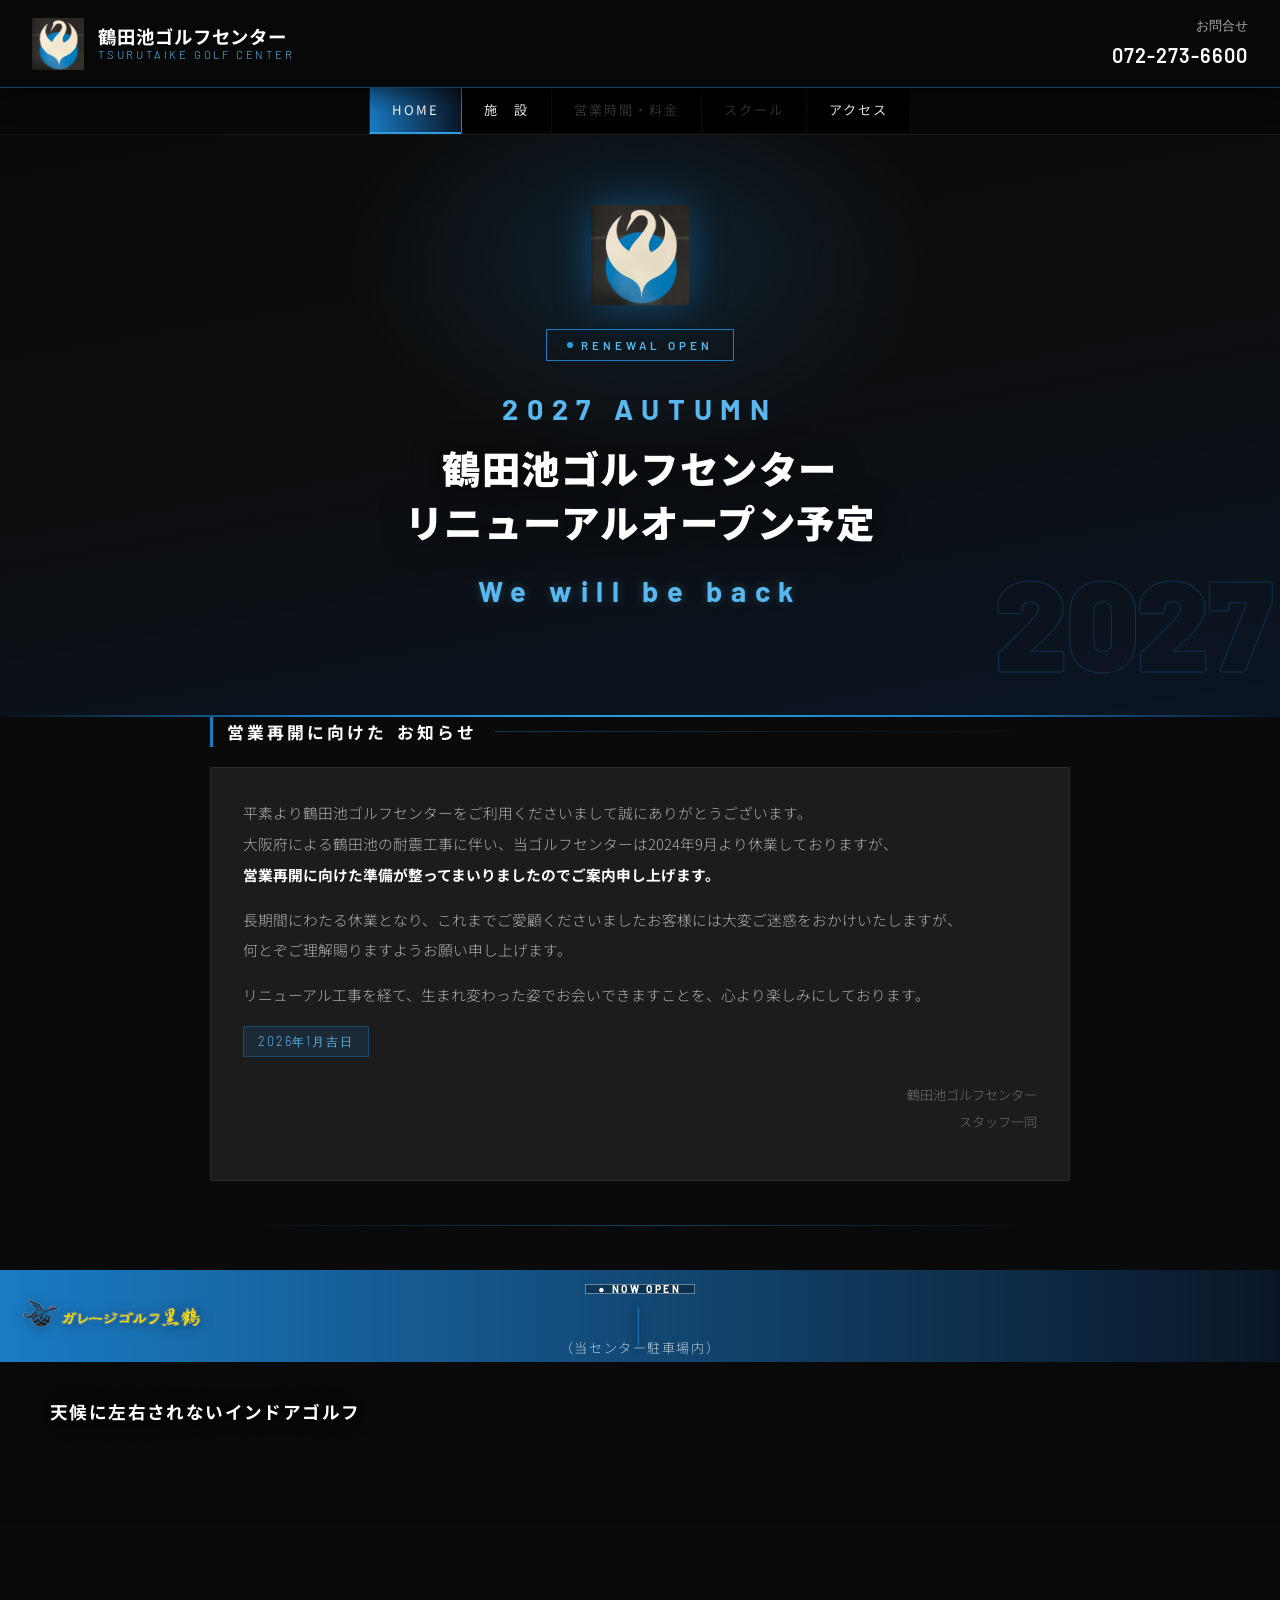
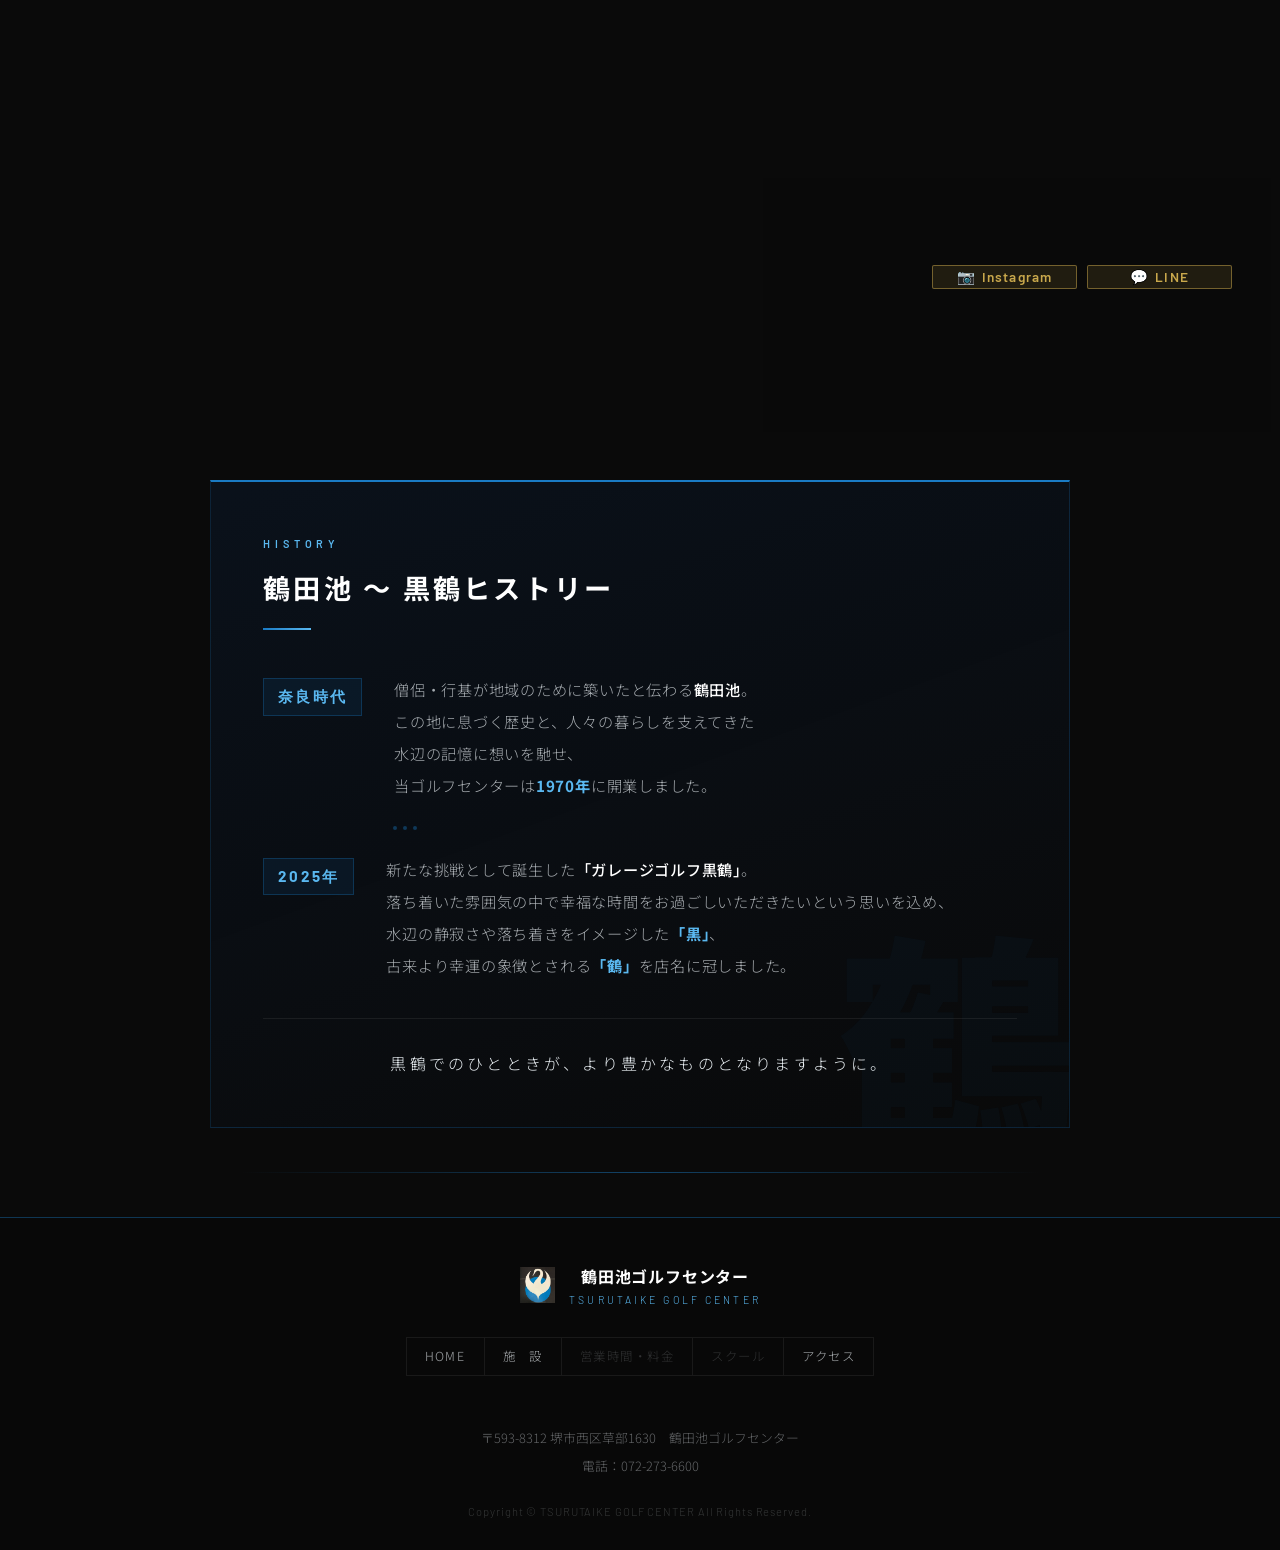
==== commit 1cb46bb1: "Add files via upload" ====
--- a/index.html
+++ b/index.html
@@ -205,6 +205,9 @@
       letter-spacing: 0.35em;
       padding: 5px 20px;
       margin-bottom: 22px;
+      opacity: 0;
+      filter: blur(10px);
+      animation: blurFadeIn 2.0s cubic-bezier(0.22, 1, 0.36, 1) forwards 0.3s;
     }
     .hero-badge::before {
       content: '';
@@ -221,24 +224,46 @@
 
     .hero h1 {
       font-family: 'Noto Sans JP', sans-serif;
-      font-size: clamp(1.7rem, 4vw, 3rem);
+      font-size: clamp(1.4rem, 3.2vw, 2.4rem);
       color: var(--white);
       font-weight: 900;
       line-height: 1.4;
       text-shadow: 0 2px 30px rgba(0,0,0,0.9);
       margin-bottom: 16px;
       letter-spacing: 0.04em;
+      opacity: 0;
+      filter: blur(10px);
+      animation: blurFadeIn 2.4s cubic-bezier(0.22, 1, 0.36, 1) forwards 1.4s;
     }
     .hero h1 span {
+      color: var(--white);
+    }
+
+    @keyframes blurFadeIn {
+      0%   { opacity: 0; filter: blur(10px); }
+      60%  { opacity: 0.8; filter: blur(2px); }
+      100% { opacity: 1; filter: blur(0); }
+    }
+    @keyframes heroGlowIn {
+      0%   { opacity: 0; filter: blur(10px); }
+      60%  { opacity: 0.8; filter: blur(2px); }
+      100% { opacity: 1; filter: blur(0); }
+    }
+    @keyframes heroGlowPulse {
+      0%,100% { text-shadow: 0 0 8px rgba(90,184,240,0.3); }
+      50%     { text-shadow: 0 0 24px rgba(90,184,240,0.8), 0 0 48px rgba(90,184,240,0.3); }
+    }
+    .hero-sub {
+      font-family: 'Barlow', sans-serif;
+      font-weight: 700;
+      font-size: clamp(1.2rem, 3vw, 1.8rem);
       color: var(--blue-soft);
-    }
-
-    .hero-sub {
-      font-size: clamp(0.88rem, 2vw, 1rem);
-      color: var(--grey-text);
+      letter-spacing: 0.3em;
       max-width: 560px;
       margin-bottom: 30px;
-      font-weight: 300;
+      opacity: 0;
+      filter: blur(10px);
+      animation: heroGlowIn 2.8s cubic-bezier(0.22, 1, 0.36, 1) forwards 2.6s, heroGlowPulse 5s ease-in-out 5.4s 3 forwards;
     }
 
     .hero-autumn {
@@ -248,6 +273,9 @@
       color: var(--blue-soft);
       letter-spacing: 0.3em;
       margin-bottom: 6px;
+      opacity: 0;
+      filter: blur(10px);
+      animation: blurFadeIn 2.2s cubic-bezier(0.22, 1, 0.36, 1) forwards 0.3s;
     }
     .hero-year {
       font-family: 'Barlow', sans-serif;
@@ -281,13 +309,15 @@
       position: relative;
       width: 100%;
       line-height: 0;
-      min-height: 140vh;
+      min-height: 90vh;
+      max-height: 115vh;
     }
     /* 高さ基準のimg（透明） */
     .kurotsu-base-img {
       width: 100%;
       height: auto;
-      min-height: 140vh;
+      min-height: 90vh;
+      max-height: 115vh;
       display: block;
       opacity: 0;
       visibility: hidden;
@@ -305,14 +335,13 @@
     }
     .ks1 { animation: ksSlide 15s ease-in-out infinite 0s; }
     .ks2 { animation: ksSlide 15s ease-in-out infinite 5s; }
-    .ks3 { animation: ksSlide3 15s ease-in-out infinite 10s, ksPan3 15s ease-in-out infinite 10s; object-fit: cover; object-position: center 80%; background-color: #000; transform-origin: center bottom; }
+    .ks3 { animation: ksSlide3 15s ease-in-out infinite 10s, ksPan3 15s ease-in-out infinite 10s; object-fit: cover; object-position: center 100%; background-color: #000; }
     @keyframes ksSlide3 {
-      0%   { opacity: 0;    transform: scale(1.0); }
-      8%   { opacity: 0.85; transform: scale(1.0); }
-      35%  { opacity: 0.85; transform: scale(1.3); }
-      42%  { opacity: 0.85; transform: scale(1.3); }
-      50%  { opacity: 0;    transform: scale(1.3); }
-      100% { opacity: 0;    transform: scale(1.0); }
+      0%   { opacity: 0; }
+      8%   { opacity: 0.85; }
+      42%  { opacity: 0.85; }
+      50%  { opacity: 0; }
+      100% { opacity: 0; }
     }
     @keyframes ksPan3 {
       0%   { object-position: center 100%; }
@@ -377,7 +406,7 @@
       position: relative;
       z-index: 2;
       background: linear-gradient(to right, #1a7bc4, #0a1626);
-      padding: 12px 24px;
+      padding: 14px 240px;
       display: flex;
       align-items: center;
       justify-content: center;
@@ -389,13 +418,14 @@
       top: 50%;
       transform: translateY(-50%);
       z-index: 3;
-      flex-shrink: 0;
+      width: 210px;
     }
     .kurotsu-logo-img {
-      height: 42px;
-      width: auto;
+      width: 200px;
+      height: auto;
       display: block;
       flex-shrink: 0;
+      object-fit: contain;
       filter: drop-shadow(0 1px 6px rgba(0,0,0,0.5));
     }
     .kurotsu-header-sub {
@@ -406,6 +436,7 @@
       text-align: center;
       gap: 4px;
       width: 100%;
+      margin: 0 auto;
     }
     .kurotsu-typed-wrap {
       font-family: 'Noto Sans JP', sans-serif;
@@ -433,7 +464,7 @@
       letter-spacing: 0.25em;
       padding: 4px 12px;
       border: 1px solid rgba(255,255,255,0.4);
-      animation: pulse 2s ease-in-out infinite;
+      animation: pulse 2s ease-in-out 2 forwards;
       white-space: nowrap;
     }
     @keyframes pulse {
@@ -513,12 +544,12 @@
       letter-spacing: 0.08em;
       text-shadow: 0 1px 8px rgba(0,0,0,1.0), 0 0 20px rgba(0,0,0,0.95);
       opacity: 0;
-      transform: translateX(-30px);
-      transition: opacity 1.8s ease, transform 1.8s ease;
+      transform: translateY(16px);
+      transition: opacity 0.9s cubic-bezier(0.22, 1, 0.36, 1), transform 0.9s cubic-bezier(0.22, 1, 0.36, 1);
     }
     .kf-item.kf-visible {
       opacity: 1;
-      transform: translateX(0);
+      transform: translateY(0);
     }
     .kurotsu-desc p {
       margin-bottom: 12px;
@@ -640,7 +671,7 @@
       letter-spacing: 0.05em;
       color: rgba(255,255,255,0.9);
       white-space: nowrap;
-      animation: pulse 1.5s ease-in-out infinite;
+      animation: pulse 1.5s ease-in-out 3;
     }
     .campaign-title {
       font-family: 'Noto Sans JP', sans-serif;
@@ -714,7 +745,7 @@
       color: #fff;
       text-shadow: 0 0 20px rgba(231,76,60,0.8), 0 2px 8px rgba(0,0,0,0.9);
       letter-spacing: -0.02em;
-      animation: priceGlow 2.5s ease-in-out infinite;
+      animation: priceGlow 2.5s ease-in-out 3 forwards;
     }
     .price-campaign-tax {
       font-size: 0.72rem;
@@ -967,6 +998,22 @@
 
     }
 
+    /* ========== Staggered text ========== */
+    @keyframes staggerFadeUp {
+      0%   { opacity: 0; transform: translateY(18px); }
+      100% { opacity: 1; transform: translateY(0); }
+    }
+    .stagger-title { overflow: visible; }
+    .stagger-word {
+      display: inline-block;
+      opacity: 0;
+      transform: translateY(18px);
+    }
+    .stagger-title.stagger-visible .stagger-word {
+      animation: staggerFadeUp 1.8s cubic-bezier(0.22, 1, 0.36, 1) forwards;
+      animation-delay: calc(var(--i) * 0.45s);
+    }
+
     /* ========== ヒストリーセクション ========== */
     .history-section {
       max-width: 900px;
@@ -1007,6 +1054,9 @@
       color: var(--blue-soft);
       display: block;
       margin-bottom: 10px;
+      opacity: 0;
+      filter: blur(8px);
+      transition: opacity 0s;
     }
     .history-title {
       font-family: 'Noto Sans JP', sans-serif;
@@ -1035,7 +1085,7 @@
     }
     .history-era {
       font-family: 'Barlow', sans-serif;
-      font-size: 0.72rem;
+      font-size: 0.95rem;
       font-weight: 700;
       letter-spacing: 0.15em;
       color: var(--blue-soft);
@@ -1105,10 +1155,15 @@
 
     /* PC では料金モバイルブロックを非表示 */
     .kurotsu-price-mobile { display: none; }
-    /* スマホ用料金・電話は最初から表示 */
-    #price-mobile, #tel-mobile {
-      opacity: 1;
-      transform: translateY(0);
+    #price-mobile, #tel-mobile { opacity: 1; transform: translateY(0); }
+
+    /* ========== タブレット（601px〜1024px）========== */
+    @media (min-width: 601px) and (max-width: 1024px) {
+      .kurotsu-img-wrap { min-height: 60vh; max-height: 75vh; }
+      .kurotsu-base-img { min-height: 60vh; max-height: 75vh; }
+      .kurotsu-logo-img { width: 160px; height: auto; }
+      .kurotsu-logo-wrap { width: 165px; }
+      .kurotsu-header { padding: 12px 185px; }
     }
 
     /* ========== DIVIDER ========== */
@@ -1189,54 +1244,39 @@
     /* ========== RESPONSIVE ========== */
     @media (max-width: 600px) {
       header { padding: 12px 16px; }
-      .kurotsu-section { margin: 0 0 0; overflow: hidden; }
+      .kurotsu-section { margin: 0; overflow: hidden; }
       .section-wrapper { padding: 0 14px; }
       nav ul li a { padding: 9px 14px; font-size: 0.78rem; }
 
-      /* 写真エリア */
-      .kurotsu-img-wrap { min-height: 70vw; max-height: 85vw; overflow: hidden; }
-      .kurotsu-base-img { min-height: 70vw; width: 100%; }
-      .kurotsu-slide { object-fit: contain; object-position: center center; background-color: #000; }
-      .ks3 { object-fit: contain; object-position: center center; }
-
-      /* ① 青帯＋スライドイン文を写真の上部に重ねる */
-      .kurotsu-over-content {
-        position: absolute;
-        inset: 0;
-        height: auto;
-        background: none;
-        justify-content: flex-start;
-      }
-
-      /* 青帯 */
-      .kurotsu-header { padding: 8px 12px; }
-      .kurotsu-typed-wrap { font-size: clamp(1rem, 3.5vw, 1.4rem); }
-      .kurotsu-logo-img { width: 28px; height: 28px; }
-
-      /* ② スライドイン文（kurotsu-body）は写真に重なる */
-      .kurotsu-body {
-        grid-template-columns: 1fr;
-        padding: 12px 16px;
-        gap: 12px;
-        align-items: start;
-      }
-
-      /* ③ 料金右列はスマホでは非表示（kurotsu-section外に別途表示） */
+      /* 写真：スマホ適切サイズ */
+      .kurotsu-img-wrap { min-height: 60vw; max-height: 75vw; overflow: hidden; }
+      .kurotsu-base-img { min-height: 60vw; max-height: 75vw; width: 100%; opacity: 0; visibility: hidden; display: block; }
+      .kurotsu-slide { object-fit: cover; object-position: center center; }
+      .ks3 { object-fit: cover; object-position: center 100%; }
+
+      /* over-contentは写真に重ねる・高さ制限なし */
+      .kurotsu-over-content { position: absolute; top: 0; left: 0; width: 100%; height: auto; min-height: 100%; background: none; justify-content: flex-start; z-index: 3; }
+
+      /* 青帯：ロゴ左端・テキストセンター */
+      .kurotsu-header { padding: 8px 12px 8px 158px; min-height: 52px; justify-content: center; position: relative; gap: 0; display: flex; align-items: center; }
+      .kurotsu-logo-wrap { position: absolute; left: 8px; top: 50%; transform: translateY(-50%); width: 145px; z-index: 10; }
+      .kurotsu-logo-img { width: 140px; height: auto; object-fit: contain; display: block; }
+      .kurotsu-header-sub { display: flex; flex-direction: column; align-items: center; justify-content: center; text-align: center; width: 100%; gap: 1px; }
+      .kurotsu-header .now-open { font-size: 0.58rem; }
+      .kurotsu-typed-wrap { font-size: 1rem; text-align: center; }
+      .kurotsu-place { font-size: 0.68rem; text-align: center; }
+
+      /* スライドイン文：1行表示 */
+      .kurotsu-body { grid-template-columns: 1fr; padding: 8px 14px 16px; gap: 0; align-items: start; }
+      .kurotsu-features { margin: 0 0 8px; }
+      .kf-item { font-size: 0.75rem; padding: 3px 0; letter-spacing: 0.02em; line-height: 1.4; white-space: nowrap; overflow: hidden; text-overflow: ellipsis; }
+
+      /* PC用右列を非表示 */
       .kurotsu-right-col { display: none; }
 
-      /* スマホ用料金ブロック（section外） */
-      .kurotsu-price-mobile {
-        display: block;
-        background: #0a0a0a;
-        padding: 20px 16px;
-      }
-      .kurotsu-price-mobile .kurotsu-right-col {
-        display: flex;
-        flex-direction: column;
-        align-items: center;
-        gap: 14px;
-        width: 100%;
-      }
+      /* スマホ用料金ブロック */
+      .kurotsu-price-mobile { display: block; background: #0a0a0a; padding: 20px 16px 24px; }
+      .kurotsu-price-mobile .kurotsu-right-col { display: flex; flex-direction: column; align-items: center; gap: 14px; width: 100%; }
       .kurotsu-price-mobile .kurotsu-price { max-width: 100%; width: 100%; }
       .kurotsu-price-mobile .tel-kurotsu { max-width: 100%; }
       .kurotsu-price-mobile .kurotsu-sns-row { max-width: 100%; }
@@ -1279,14 +1319,16 @@
   <div class="hero-autumn">2027 AUTUMN</div>
   <h1>鶴田池ゴルフセンター<br><span>リニューアルオープン予定</span></h1>
   <p class="hero-sub">
-    南大阪最大級のゴルフ練習場が、さらに進化して帰ってきます。
+    We will be back
   </p>
   <div class="hero-year">2027</div>
 </div>
 
 <!-- ===== 休業のお知らせ ===== -->
 <div class="section-wrapper">
-  <div class="section-title">営業再開に向けたお知らせ</div>
+  <div class="section-title stagger-title">
+    <span class="stagger-word" style="--i:0">営業再開に向けた</span><span class="stagger-word" style="--i:1">お知らせ</span>
+  </div>
   <div class="closure-notice">
     <p>
       平素より鶴田池ゴルフセンターをご利用くださいまして誠にありがとうございます。<br>
@@ -1391,9 +1433,10 @@
     </div>
   </div>
 </div>
-<!-- スマホ用料金ブロック（PC非表示・スマホのみ表示）-->
+
+<!-- スマホ用料金（PCは非表示） -->
 <div class="kurotsu-price-mobile">
-<div class="kurotsu-right-col">
+  <div class="kurotsu-right-col">
             <div class="kurotsu-price" id="price-mobile">
               <div class="campaign-banner">
                 <span class="campaign-label">● CAMPAIGN</span>
@@ -1436,7 +1479,7 @@
                 <span class="sns-icon">💬</span>LINE
               </a>
             </div>
-          </div>
+  </div>
 </div>
 
 <!-- ===== ヒストリー ===== -->
@@ -1446,7 +1489,11 @@
     <!-- 見出し -->
     <div class="history-heading">
       <span class="history-label">HISTORY</span>
-      <h2 class="history-title">鶴田池 〜 黒鶴ヒストリー</h2>
+      <h2 class="history-title stagger-title">
+        <span class="stagger-word" style="--i:0">鶴田池</span>
+        <span class="stagger-word" style="--i:1">〜</span>
+        <span class="stagger-word" style="--i:2">黒鶴ヒストリー</span>
+      </h2>
       <div class="history-rule"></div>
     </div>
 
@@ -1459,7 +1506,7 @@
           僧侶・行基が地域のために築いたと伝わる<em>鶴田池</em>。<br>
           この地に息づく歴史と、人々の暮らしを支えてきた<br class="history-br">
           水辺の記憶に想いを馳せ、<br class="history-br">
-          当ゴルフセンターは<strong>55年前</strong>に開業しました。
+          当ゴルフセンターは<strong>1970年</strong>に開業しました。
         </p>
       </div>
 
@@ -1515,6 +1562,47 @@
 </footer>
 
 <script>
+// ===== Staggered text（見出し） =====
+(function() {
+  var staggerTitles = document.querySelectorAll('.stagger-title');
+  if (!staggerTitles.length) return;
+  var obs = new IntersectionObserver(function(entries) {
+    entries.forEach(function(entry) {
+      if (entry.isIntersecting) {
+        entry.target.classList.add('stagger-visible');
+        obs.unobserve(entry.target);
+      }
+    });
+  }, { threshold: 0.3 });
+  staggerTitles.forEach(function(el) { obs.observe(el); });
+
+  // history-label blur fade
+  var historyLabels = document.querySelectorAll('.history-label');
+  var labelObs = new IntersectionObserver(function(entries) {
+    entries.forEach(function(entry) {
+      if (entry.isIntersecting) {
+        entry.target.style.animation = 'blurFadeIn 1.8s cubic-bezier(0.22,1,0.36,1) forwards';
+        labelObs.unobserve(entry.target);
+      }
+    });
+  }, { threshold: 0.3 });
+  historyLabels.forEach(function(el) { labelObs.observe(el); });
+
+  // closure-notice blur fade
+  var notices = document.querySelectorAll('.closure-notice');
+  var noticeObs = new IntersectionObserver(function(entries) {
+    entries.forEach(function(entry) {
+      if (entry.isIntersecting) {
+        entry.target.style.opacity = '0';
+        entry.target.style.filter = 'blur(10px)';
+        entry.target.style.animation = 'blurFadeIn 2.0s cubic-bezier(0.22,1,0.36,1) forwards 0.1s';
+        noticeObs.unobserve(entry.target);
+      }
+    });
+  }, { threshold: 0.2 });
+  notices.forEach(function(el) { noticeObs.observe(el); });
+})();
+
 // ===== スライドイン（説明文）＋料金フェードイン =====
 (function() {
   var items = document.querySelectorAll('.kf-item');
@@ -1551,7 +1639,7 @@
   var el = document.getElementById('kurotsu-typed');
   if (!el) return;
 
-  var strings     = ["ガレージゴルフ黒鶴", "GARAGE GOLF 黒鶴", "インドアゴルフ 営業中！"];
+  var strings     = ["ガレージゴルフ黒鶴", "GARAGE GOLF KUROTSURU", "インドアゴルフ 営業中！"];
   var strIndex    = 0;
   var charIndex   = 0;
   var isDeleting  = false;
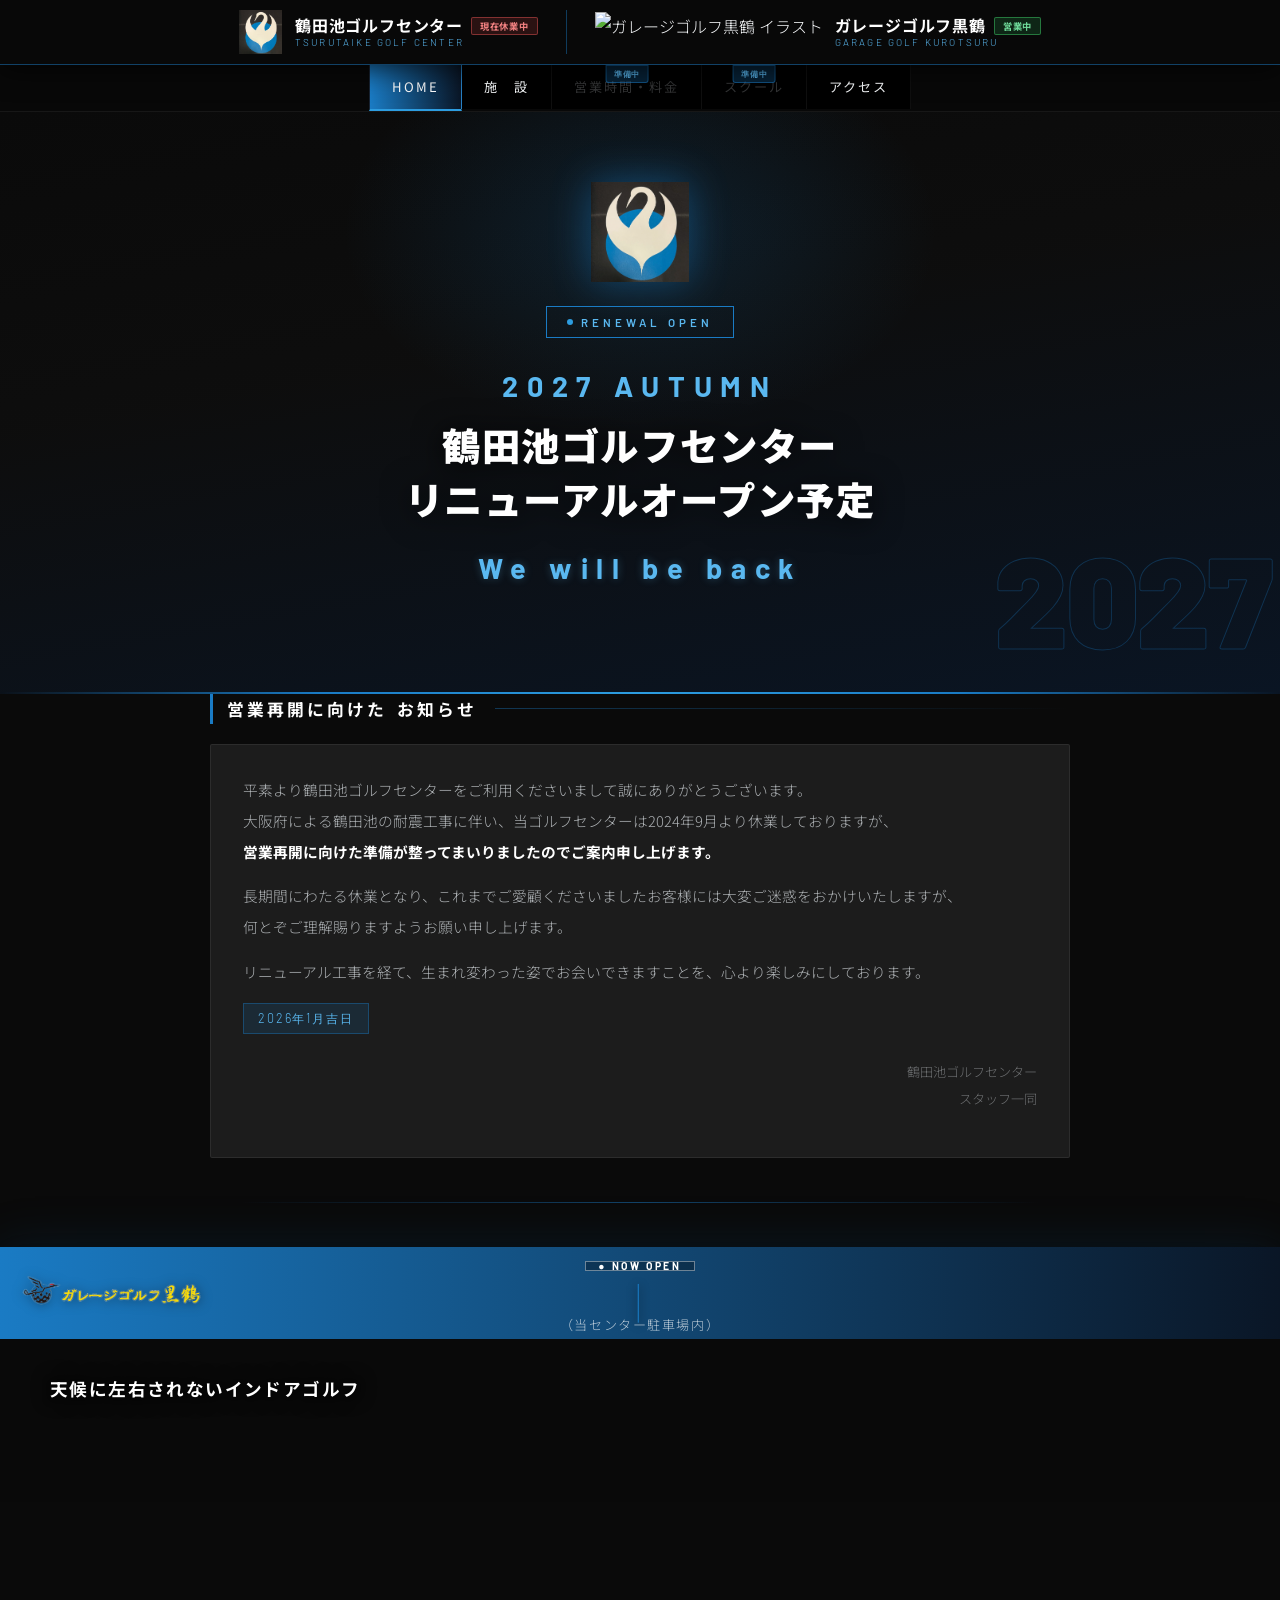
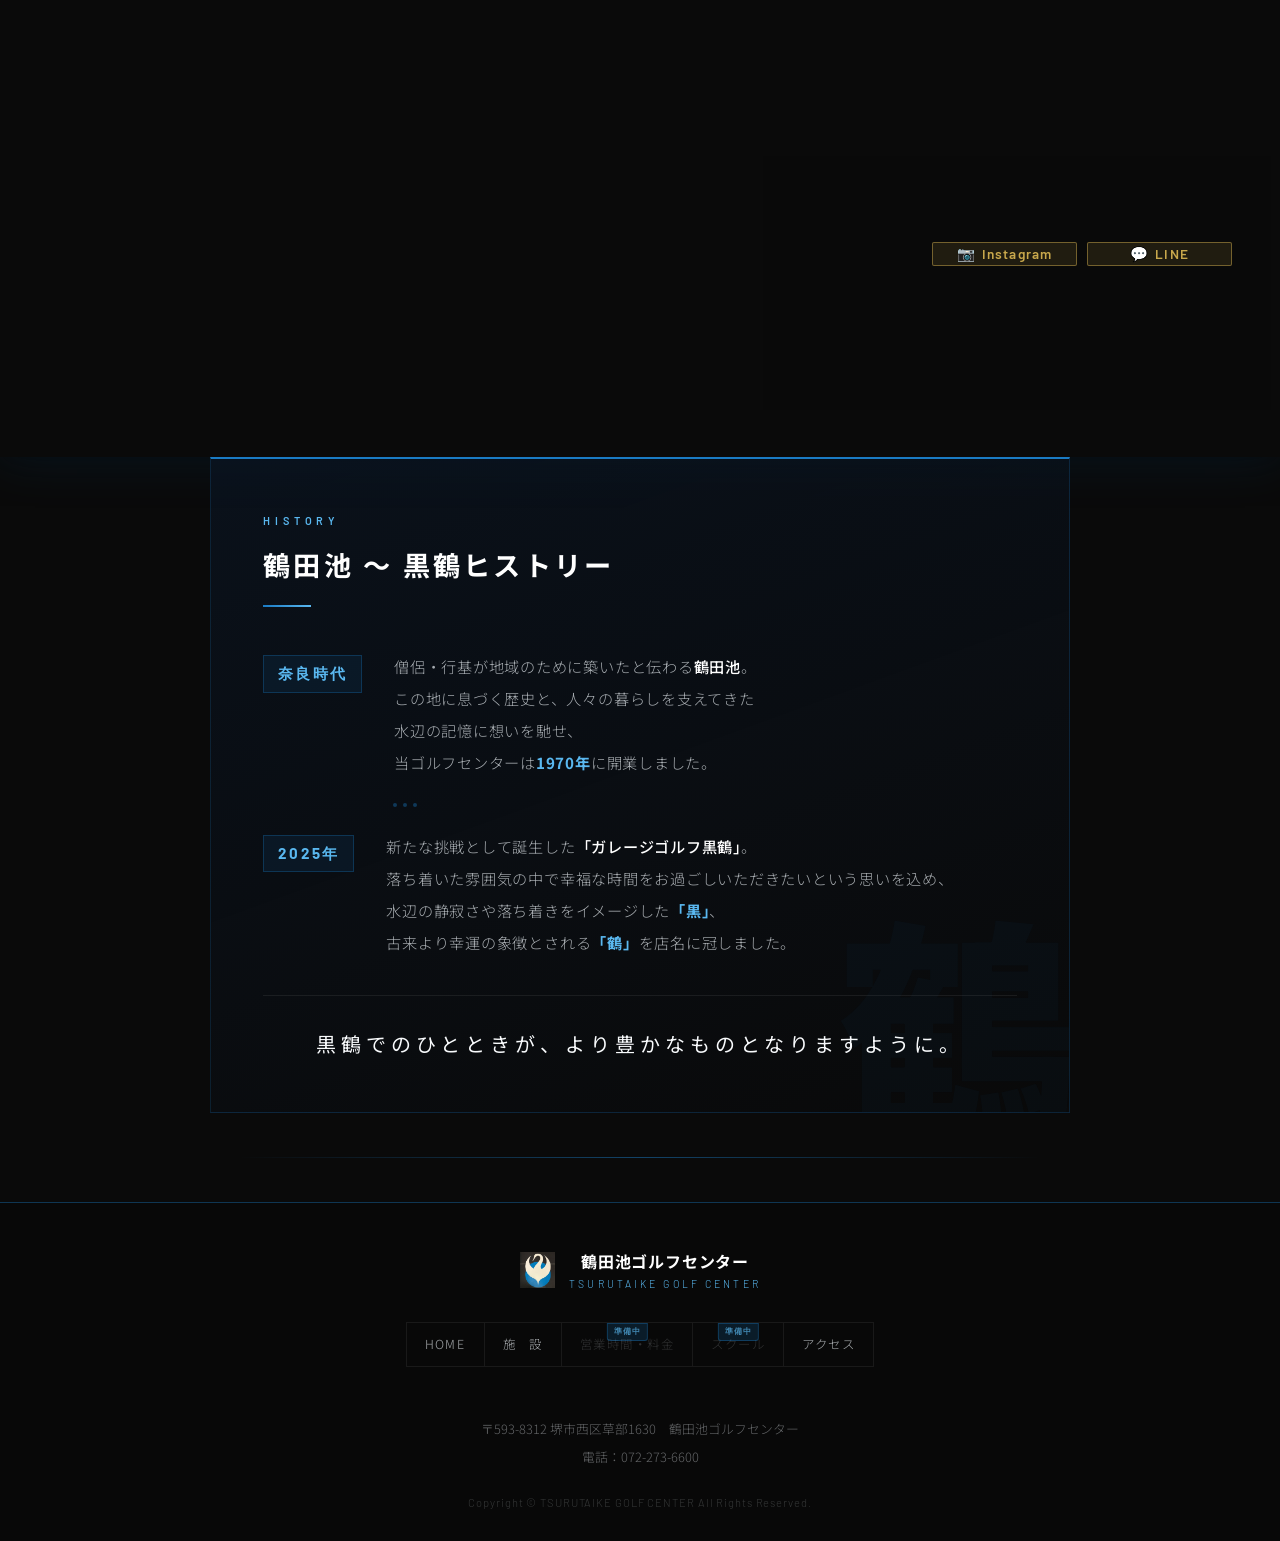
==== commit c7083942: "Add files via upload" ====
--- a/index.html
+++ b/index.html
@@ -13,7 +13,7 @@
        ブライトブルー  : #2d9de0  ← ホバー・アクセント
        ソフトブルー    : #5ab8f0  ← 明るい強調
        ホワイト        : #ffffff  ← 文字・鶴のシルエット
-       オフホワイト    : #e8eef2  ← 通常テキスト
+       オフホワイト    : #f8fafc  ← 通常テキスト
        ダークグレー    : #1c1c1c  ← セクション背景
        ミドルグレー    : #2a2a2a  ← カード背景
     ===================================================== */
@@ -27,7 +27,7 @@
       --blue-soft:    #5ab8f0;
       --blue-glow:    rgba(26,123,196,0.35);
       --white:        #ffffff;
-      --off-white:    #e8eef2;
+      --off-white:    #f8fafc;
       --grey-text:    rgba(232,238,242,0.7);
       --grey-dim:     rgba(232,238,242,0.4);
       --nav-bg:       #080808;
@@ -55,56 +55,149 @@
     header {
       background: var(--nav-bg);
       border-bottom: 1px solid rgba(26,123,196,0.5);
-      padding: 14px 32px;
+      padding: 10px 32px;
       display: flex;
       align-items: center;
-      justify-content: space-between;
-      flex-wrap: wrap;
-      gap: 12px;
+      justify-content: center;
       position: sticky;
       top: 0;
       z-index: 1000;
       box-shadow: 0 2px 30px rgba(0,0,0,0.8);
     }
 
-    .header-left {
+    /* ヘッダー全体：左＋区切り＋右の横並び */
+    .header-inner {
       display: flex;
       align-items: center;
-      gap: 14px;
-    }
-
-    .header-logo-text {
-      line-height: 1.25;
-    }
-    .header-logo-text .ja {
-      display: block;
-      font-family: 'Noto Sans JP', sans-serif;
-      font-weight: 700;
-      font-size: 1.15rem;
+      gap: 0;
+      width: 100%;
+      max-width: 1000px;
+      justify-content: center;
+    }
+
+    /* 左ブロック：鶴田池ゴルフセンター */
+    .header-block {
+      display: flex;
+      align-items: center;
+      gap: 12px;
+      padding: 0 28px;
+    }
+    .header-block:first-child { padding-left: 0; }
+    .header-block:last-child  { padding-right: 0; }
+
+    /* 縦の区切り線 */
+    .header-divider {
+      width: 1px;
+      height: 44px;
+      background: rgba(26,123,196,0.45);
+      flex-shrink: 0;
+    }
+
+    /* ロゴ画像（鶴のマーク）*/
+    .crane-logo {
+      width: 44px;
+      height: 44px;
+      object-fit: contain;
+      flex-shrink: 0;
+    }
+
+    /* 黒鶴ロゴ画像 */
+    .kurotsu-header-logo {
+      height: 40px;
+      width: auto;
+      object-fit: contain;
+      flex-shrink: 0;
+    }
+
+    /* テキストグループ共通 */
+    .header-logo-text,
+    .header-kurotsu-text {
+      line-height: 1.3;
+    }
+
+    /* 名前＋バッジの横並び行 */
+    .header-name-row {
+      display: flex;
+      align-items: center;
+      gap: 8px;
+      flex-wrap: nowrap;
+    }
+
+    .header-logo-text .ja,
+    .header-kurotsu-text .ja {
+      font-family: 'Noto Sans JP', sans-serif;
+      font-weight: 700;
+      font-size: 1.0rem;
       color: var(--white);
       letter-spacing: 0.05em;
-    }
-    .header-logo-text .en {
+      white-space: nowrap;
+    }
+    .header-logo-text .en,
+    .header-kurotsu-text .en {
       display: block;
       font-family: 'Barlow', sans-serif;
       font-weight: 300;
-      font-size: 0.7rem;
+      font-size: 0.62rem;
       color: var(--blue-soft);
-      letter-spacing: 0.25em;
-    }
-
-    .header-tel {
-      color: var(--grey-text);
-      font-size: 0.8rem;
-      text-align: right;
-      font-family: 'Barlow', sans-serif;
-    }
-    .header-tel strong {
-      display: block;
-      font-size: 1.25rem;
-      font-weight: 600;
-      letter-spacing: 0.05em;
-      color: var(--white);
+      letter-spacing: 0.22em;
+      white-space: nowrap;
+    }
+
+    /* ステータスバッジ */
+    .status-badge {
+      display: inline-block;
+      font-family: 'Noto Sans JP', sans-serif;
+      font-size: 0.58rem;
+      font-weight: 700;
+      letter-spacing: 0.08em;
+      padding: 2px 8px;
+      border-radius: 2px;
+      white-space: nowrap;
+      flex-shrink: 0;
+    }
+    .status-closed {
+      background: rgba(180,60,60,0.2);
+      border: 1px solid rgba(220,80,80,0.5);
+      color: #f08080;
+    }
+    .status-open {
+      background: rgba(40,160,80,0.2);
+      border: 1px solid rgba(60,200,100,0.5);
+      color: #6fda9a;
+      animation: openPulse 2.5s ease-in-out infinite;
+    }
+    @keyframes openPulse {
+      0%,100% { opacity: 1; }
+      50%      { opacity: 0.6; }
+    }
+
+    /* ===== レスポンシブ：タブレット ===== */
+    @media (max-width: 768px) {
+      header { padding: 8px 16px; }
+      .header-block { gap: 8px; padding: 0 16px; }
+      .header-divider { height: 36px; }
+      .crane-logo { width: 36px; height: 36px; }
+      .kurotsu-header-logo { height: 32px; }
+      .header-logo-text .ja,
+      .header-kurotsu-text .ja { font-size: 0.88rem; }
+      .header-logo-text .en,
+      .header-kurotsu-text .en { font-size: 0.56rem; letter-spacing: 0.15em; }
+      .status-badge { font-size: 0.52rem; padding: 1px 6px; }
+    }
+
+    /* ===== レスポンシブ：スマホ ===== */
+    @media (max-width: 480px) {
+      header { padding: 8px 10px; }
+      .header-inner { justify-content: center; }
+      .header-block { gap: 6px; padding: 0 10px; }
+      .header-divider { height: 30px; }
+      .crane-logo { width: 28px; height: 28px; }
+      .kurotsu-header-logo { height: 26px; }
+      .header-logo-text .ja,
+      .header-kurotsu-text .ja { font-size: 0.75rem; }
+      .header-logo-text .en,
+      .header-kurotsu-text .en { display: none; }
+      .status-badge { font-size: 0.48rem; padding: 1px 5px; }
     }
 
     /* ========== NAV ========== */
@@ -120,8 +213,12 @@
       justify-content: center;
       padding: 0;
     }
+    /* liをposition:relativeに（バッジの絶対配置基準） */
+    nav ul li { position: relative; }
     nav ul li a {
-      display: inline-block;
+      display: inline-flex;
+      align-items: center;
+      justify-content: center;
       background: #000;
       color: var(--off-white);
       text-decoration: none;
@@ -145,6 +242,26 @@
     nav ul li a.disabled {
       color: rgba(232,238,242,0.22);
       cursor: not-allowed;
+    }
+
+    /* 準備中バッジ：li上辺に重ねて絶対配置 */
+    .nav-coming {
+      position: absolute;
+      top: 0;
+      left: 50%;
+      transform: translateX(-50%);
+      background: rgba(26,123,196,0.28);
+      border: 1px solid rgba(26,123,196,0.55);
+      color: rgba(90,184,240,0.95);
+      font-size: 0.5rem;
+      letter-spacing: 0.12em;
+      padding: 1px 7px;
+      border-radius: 0 0 3px 3px;
+      font-family: 'Barlow', sans-serif;
+      font-weight: 700;
+      white-space: nowrap;
+      pointer-events: none;
+      z-index: 2;
     }
 
     /* ========== HERO ========== */
@@ -154,8 +271,7 @@
           rgba(10,10,10,0.95) 0%,
           rgba(14,14,14,0.82) 40%,
           rgba(10,22,38,0.9) 100%
-        ),
-        url('https://static.wixstatic.com/media/a3c153_56669e38ce904a728a6246879d546efe~mv2.jpg') center/cover no-repeat;
+        );
       min-height: 520px;
       display: flex;
       flex-direction: column;
@@ -383,11 +499,6 @@
     .bg1 { background-image: url('images/bg1.gif'); }
     .bg2 { background-image: url('images/bg2.gif'); }
     .bg3 { background-position: center top; background-image: url('images/bg3.gif'); }
-      8%   { opacity: 0.85; }
-      28%  { opacity: 0.85; }
-      38%  { opacity: 0; }
-      100% { opacity: 0; }
-    }
     .kurotsu-section {
       position: relative;
       background: #0a0a0a;
@@ -503,28 +614,6 @@
       align-items: start;
     }
     @media (max-width: 640px) {
-    /* アニメーション */
-    @keyframes imgSlide {
-      0%   { opacity: 0; }
-      8%   { opacity: 1; }
-      28%  { opacity: 1; }
-      38%  { opacity: 0; }
-      100% { opacity: 0; }
-    }
-    /* コンテンツをimgの上に重ねる */
-    .kurotsu-over-content {
-      position: absolute;
-      inset: 0;
-      z-index: 3;
-      display: flex;
-      flex-direction: column;
-    }
-    .kurotsu-over-bg {
-      position: absolute;
-      inset: 0;
-      background: rgba(10,10,10,0.22);
-      z-index: 1;
-    }
     .kurotsu-body { grid-template-columns: 1fr; padding: 100px 20px; min-height: 300vh; }
     }
 
@@ -1138,10 +1227,10 @@
     }
     .history-closing p {
       font-family: 'Noto Sans JP', sans-serif;
-      font-size: 1rem;
-      font-weight: 300;
+      font-size: 1.25rem;
+      font-weight: 400;
       color: var(--off-white);
-      letter-spacing: 0.2em;
+      letter-spacing: 0.25em;
       line-height: 2;
     }
 
@@ -1204,19 +1293,22 @@
       letter-spacing: 0.3em;
     }
     .footer-links {
-      display: flex;
+      display: inline-flex;
       flex-wrap: wrap;
       justify-content: center;
       gap: 0;
       margin-bottom: 28px;
       border: 1px solid rgba(255,255,255,0.07);
+    }
+    .footer-links a {
+      position: relative; /* バッジの絶対配置基準 */
       display: inline-flex;
-    }
-    .footer-links a {
+      align-items: center;
+      justify-content: center;
       background: transparent;
       color: var(--grey-text);
       text-decoration: none;
-      padding: 7px 18px;
+      padding: 10px 18px;
       font-size: 0.78rem;
       letter-spacing: 0.12em;
       border-right: 1px solid rgba(255,255,255,0.07);
@@ -1226,6 +1318,29 @@
     }
     .footer-links a:last-child { border-right: none; }
     .footer-links a:hover { background: var(--blue); color: var(--white); }
+    .footer-links a.footer-disabled {
+      color: rgba(232,238,242,0.18);
+      pointer-events: none;
+      cursor: not-allowed;
+    }
+    /* フッターの準備中バッジも上辺に重ねる */
+    .footer-links a .nav-coming {
+      position: absolute;
+      top: 0;
+      left: 50%;
+      transform: translateX(-50%);
+      background: rgba(26,123,196,0.18);
+      border: 1px solid rgba(26,123,196,0.35);
+      color: rgba(90,184,240,0.7);
+      font-size: 0.48rem;
+      letter-spacing: 0.1em;
+      padding: 1px 6px;
+      border-radius: 0 0 3px 3px;
+      font-family: 'Barlow', sans-serif;
+      font-weight: 700;
+      white-space: nowrap;
+      pointer-events: none;
+    }
     footer address {
       font-style: normal;
       font-size: 0.8rem;
@@ -1243,10 +1358,10 @@
 
     /* ========== RESPONSIVE ========== */
     @media (max-width: 600px) {
-      header { padding: 12px 16px; }
       .kurotsu-section { margin: 0; overflow: hidden; }
       .section-wrapper { padding: 0 14px; }
-      nav ul li a { padding: 9px 14px; font-size: 0.78rem; }
+      nav ul li a { padding: 9px 12px; font-size: 0.75rem; }
+      .nav-coming { font-size: 0.44rem; padding: 1px 5px; letter-spacing: 0.08em; }
 
       /* 写真：スマホ適切サイズ */
       .kurotsu-img-wrap { min-height: 60vw; max-height: 75vw; overflow: hidden; }
@@ -1281,22 +1396,97 @@
       .kurotsu-price-mobile .tel-kurotsu { max-width: 100%; }
       .kurotsu-price-mobile .kurotsu-sns-row { max-width: 100%; }
     }
+
+    /* ===== リニューアル告知バナー ===== */
+    .renewal-banner {
+      background: linear-gradient(to right, #0a1626, #0d2540, #0a1626);
+      border-bottom: 1px solid rgba(26,123,196,0.5);
+      padding: 9px 20px;
+      text-align: center;
+    }
+    .renewal-banner-inner {
+      display: inline-flex;
+      align-items: center;
+      gap: 12px;
+      flex-wrap: wrap;
+      justify-content: center;
+    }
+    .renewal-banner-dot {
+      display: inline-block;
+      width: 7px; height: 7px;
+      border-radius: 50%;
+      background: var(--blue-soft);
+      animation: blink 1.5s ease-in-out infinite;
+      flex-shrink: 0;
+    }
+    .renewal-banner-text {
+      font-size: 0.82rem;
+      color: var(--grey-text);
+      letter-spacing: 0.08em;
+      font-family: 'Noto Sans JP', sans-serif;
+      font-weight: 300;
+    }
+    .renewal-banner-text strong {
+      color: var(--blue-soft);
+      font-weight: 700;
+    }
+    .renewal-banner-link {
+      font-size: 0.75rem;
+      color: var(--blue-soft);
+      text-decoration: none;
+      border: 1px solid rgba(90,184,240,0.4);
+      padding: 3px 12px;
+      letter-spacing: 0.1em;
+      font-family: 'Barlow', sans-serif;
+      font-weight: 600;
+      transition: all 0.2s;
+      white-space: nowrap;
+    }
+    .renewal-banner-link:hover {
+      background: var(--blue);
+      border-color: var(--blue);
+      color: var(--white);
+    }
+    @media (max-width: 600px) {
+      .renewal-banner { padding: 8px 14px; }
+      .renewal-banner-text { font-size: 0.76rem; }
+    }
+
   </style>
 </head>
 <body>
 
 <!-- ===== HEADER ===== -->
 <header>
-  <div class="header-left">
-    <img class="crane-logo" src="images/logo.gif" alt="鶴田池ゴルフセンター ロゴ">
-    <div class="header-logo-text">
-      <span class="ja">鶴田池ゴルフセンター</span>
-      <span class="en">TSURUTAIKE GOLF CENTER</span>
+  <div class="header-inner">
+
+    <!-- 左：鶴田池ゴルフセンター -->
+    <div class="header-block">
+      <img class="crane-logo" src="images/logo.gif" alt="鶴田池ゴルフセンター ロゴ">
+      <div class="header-logo-text">
+        <div class="header-name-row">
+          <span class="ja">鶴田池ゴルフセンター</span>
+          <span class="status-badge status-closed">現在休業中</span>
+        </div>
+        <span class="en">TSURUTAIKE GOLF CENTER</span>
+      </div>
     </div>
-  </div>
-  <div class="header-tel">
-    お問合せ
-    <strong>072-273-6600</strong>
+
+    <!-- 区切り線 -->
+    <div class="header-divider"></div>
+
+    <!-- 右：ガレージゴルフ黒鶴（イラストのみ） -->
+    <div class="header-block">
+      <img class="kurotsu-header-logo" src="images/kurotsu_illust.png" alt="ガレージゴルフ黒鶴 イラスト">
+      <div class="header-kurotsu-text">
+        <div class="header-name-row">
+          <span class="ja">ガレージゴルフ黒鶴</span>
+          <span class="status-badge status-open">営業中</span>
+        </div>
+        <span class="en">GARAGE GOLF KUROTSURU</span>
+      </div>
+    </div>
+
   </div>
 </header>
 
@@ -1305,12 +1495,11 @@
   <ul>
     <li><a href="#" class="active">HOME</a></li>
     <li><a href="facility.html">施　設</a></li>
-    <li><a class="disabled">営業時間・料金</a></li>
-    <li><a class="disabled">スクール</a></li>
+    <li><a class="disabled"><span class="nav-coming">準備中</span>営業時間・料金</a></li>
+    <li><a class="disabled"><span class="nav-coming">準備中</span>スクール</a></li>
     <li><a href="access.html">アクセス</a></li>
   </ul>
 </nav>
-
 <!-- ===== HERO ===== -->
 <div class="hero">
   <img class="hero-crane" src="images/hero_crane.gif" alt="鶴田池ゴルフセンター ロゴ">
@@ -1549,8 +1738,8 @@
     <div class="footer-links">
       <a href="#">HOME</a>
       <a href="facility.html">施　設</a>
-      <a style="color:rgba(232,238,242,0.18); pointer-events:none; cursor:not-allowed;">営業時間・料金</a>
-      <a style="color:rgba(232,238,242,0.18); pointer-events:none; cursor:not-allowed;">スクール</a>
+      <a class="footer-disabled"><span class="nav-coming">準備中</span>営業時間・料金</a>
+      <a class="footer-disabled"><span class="nav-coming">準備中</span>スクール</a>
       <a href="access.html">アクセス</a>
     </div>
   </div>
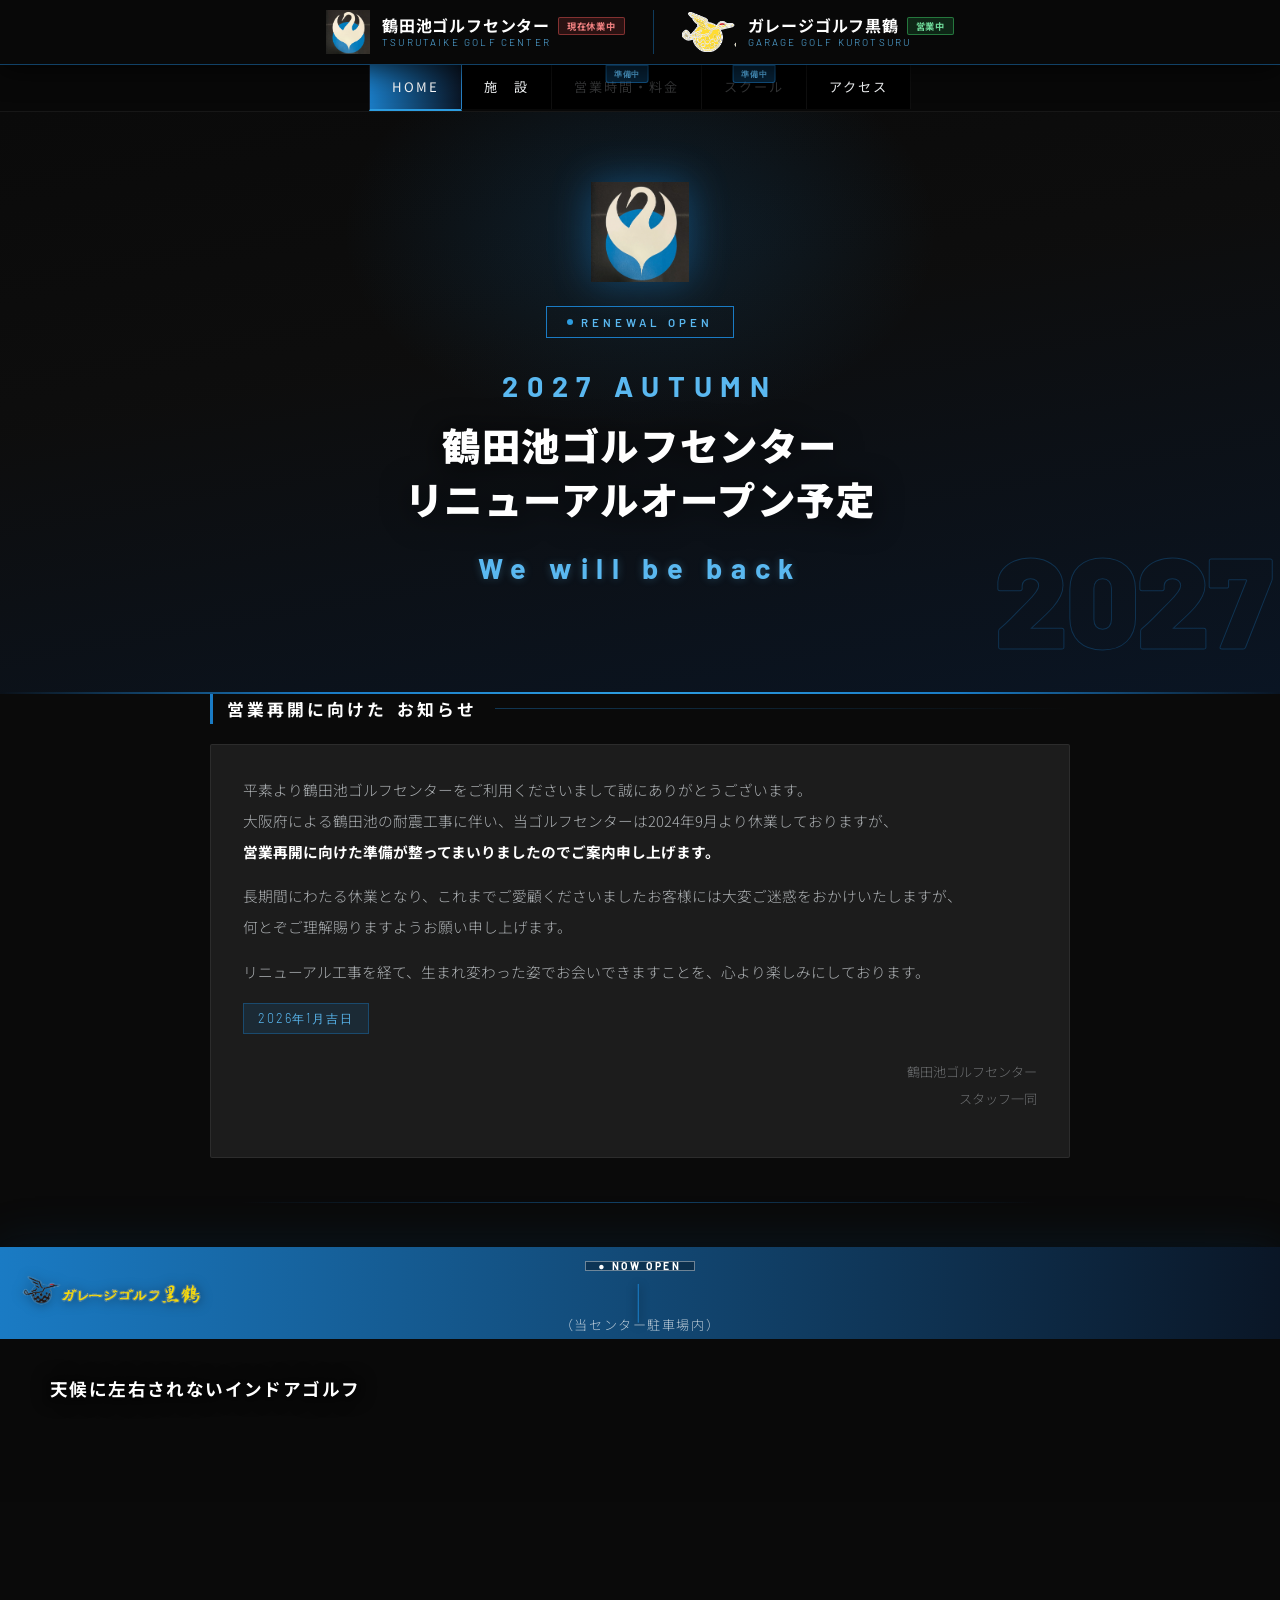
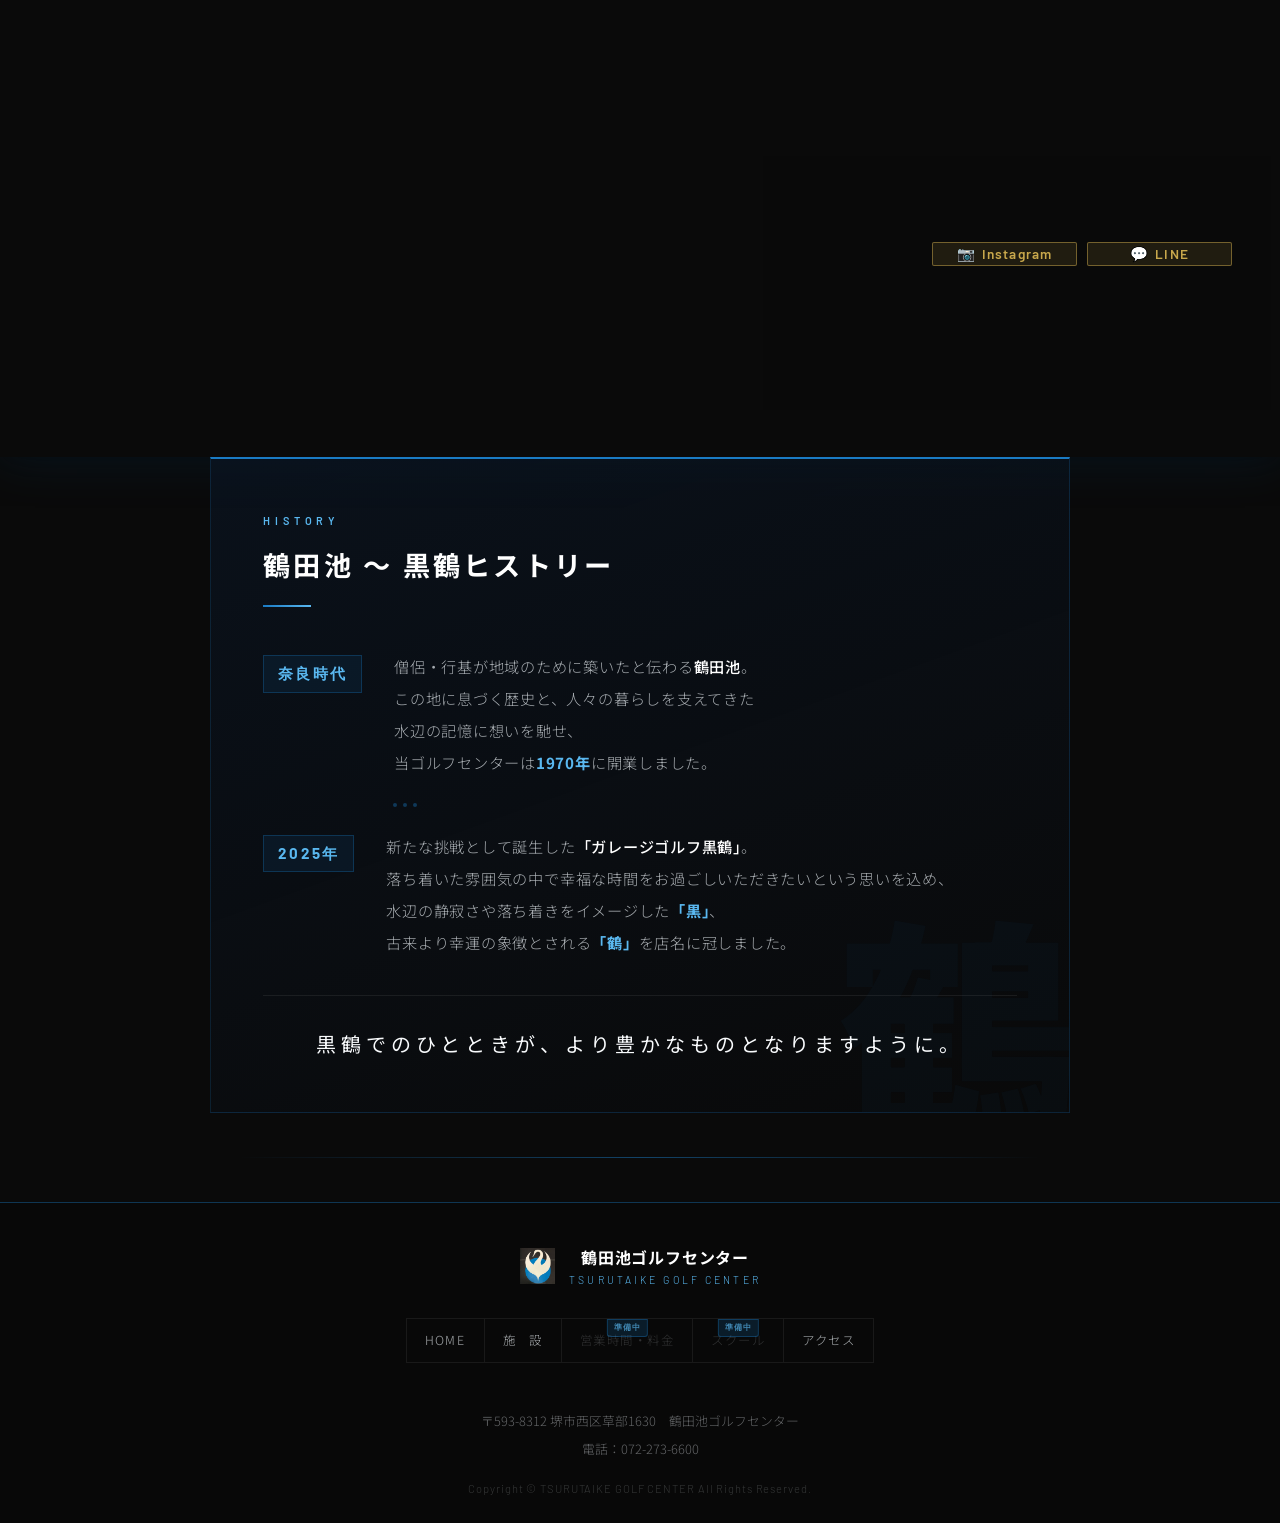
==== commit 7f3ec350: "Add files via upload" ====
--- a/index.html
+++ b/index.html
@@ -5,1454 +5,8 @@
   <meta name="viewport" content="width=device-width, initial-scale=1.0">
   <title>鶴田池ゴルフセンター | TSURUTAIKE GOLF CENTER</title>
   <link href="https://fonts.googleapis.com/css2?family=Noto+Sans+JP:wght@200;300;400;700;900&family=Noto+Serif+JP:wght@400;700;900&family=Barlow:ital,wght@0,300;0,400;0,600;0,700;0,900;1,300&display=swap" rel="stylesheet">
-  <style>
-    /* =====================================================
-       カラーパレット（ロゴ看板より）
-       マットブラック  : #0f0f0f  ← 看板の背景
-       ディープブルー  : #1a7bc4  ← 鶴のシンボル・池の青
-       ブライトブルー  : #2d9de0  ← ホバー・アクセント
-       ソフトブルー    : #5ab8f0  ← 明るい強調
-       ホワイト        : #ffffff  ← 文字・鶴のシルエット
-       オフホワイト    : #f8fafc  ← 通常テキスト
-       ダークグレー    : #1c1c1c  ← セクション背景
-       ミドルグレー    : #2a2a2a  ← カード背景
-    ===================================================== */
-    :root {
-      --black:        #0a0a0a;
-      --black-mid:    #141414;
-      --black-card:   #1c1c1c;
-      --black-panel:  #242424;
-      --blue:         #1a7bc4;
-      --blue-bright:  #2d9de0;
-      --blue-soft:    #5ab8f0;
-      --blue-glow:    rgba(26,123,196,0.35);
-      --white:        #ffffff;
-      --off-white:    #f8fafc;
-      --grey-text:    rgba(232,238,242,0.7);
-      --grey-dim:     rgba(232,238,242,0.4);
-      --nav-bg:       #080808;
-    }
-
-    * { margin: 0; padding: 0; box-sizing: border-box; }
-
-    body {
-      background-color: var(--black);
-      color: var(--off-white);
-      font-family: 'Noto Sans JP', sans-serif;
-      font-weight: 300;
-      line-height: 1.8;
-    }
-
-    /* ========== SVG ロゴマーク（鶴のシルエット） ========== */
-    .crane-logo {
-      display: inline-block;
-      width: 52px;
-      height: 52px;
-      flex-shrink: 0;
-    }
-
-    /* ========== HEADER ========== */
-    header {
-      background: var(--nav-bg);
-      border-bottom: 1px solid rgba(26,123,196,0.5);
-      padding: 10px 32px;
-      display: flex;
-      align-items: center;
-      justify-content: center;
-      position: sticky;
-      top: 0;
-      z-index: 1000;
-      box-shadow: 0 2px 30px rgba(0,0,0,0.8);
-    }
-
-    /* ヘッダー全体：左＋区切り＋右の横並び */
-    .header-inner {
-      display: flex;
-      align-items: center;
-      gap: 0;
-      width: 100%;
-      max-width: 1000px;
-      justify-content: center;
-    }
-
-    /* 左ブロック：鶴田池ゴルフセンター */
-    .header-block {
-      display: flex;
-      align-items: center;
-      gap: 12px;
-      padding: 0 28px;
-    }
-    .header-block:first-child { padding-left: 0; }
-    .header-block:last-child  { padding-right: 0; }
-
-    /* 縦の区切り線 */
-    .header-divider {
-      width: 1px;
-      height: 44px;
-      background: rgba(26,123,196,0.45);
-      flex-shrink: 0;
-    }
-
-    /* ロゴ画像（鶴のマーク）*/
-    .crane-logo {
-      width: 44px;
-      height: 44px;
-      object-fit: contain;
-      flex-shrink: 0;
-    }
-
-    /* 黒鶴ロゴ画像 */
-    .kurotsu-header-logo {
-      height: 40px;
-      width: auto;
-      object-fit: contain;
-      flex-shrink: 0;
-    }
-
-    /* テキストグループ共通 */
-    .header-logo-text,
-    .header-kurotsu-text {
-      line-height: 1.3;
-    }
-
-    /* 名前＋バッジの横並び行 */
-    .header-name-row {
-      display: flex;
-      align-items: center;
-      gap: 8px;
-      flex-wrap: nowrap;
-    }
-
-    .header-logo-text .ja,
-    .header-kurotsu-text .ja {
-      font-family: 'Noto Sans JP', sans-serif;
-      font-weight: 700;
-      font-size: 1.0rem;
-      color: var(--white);
-      letter-spacing: 0.05em;
-      white-space: nowrap;
-    }
-    .header-logo-text .en,
-    .header-kurotsu-text .en {
-      display: block;
-      font-family: 'Barlow', sans-serif;
-      font-weight: 300;
-      font-size: 0.62rem;
-      color: var(--blue-soft);
-      letter-spacing: 0.22em;
-      white-space: nowrap;
-    }
-
-    /* ステータスバッジ */
-    .status-badge {
-      display: inline-block;
-      font-family: 'Noto Sans JP', sans-serif;
-      font-size: 0.58rem;
-      font-weight: 700;
-      letter-spacing: 0.08em;
-      padding: 2px 8px;
-      border-radius: 2px;
-      white-space: nowrap;
-      flex-shrink: 0;
-    }
-    .status-closed {
-      background: rgba(180,60,60,0.2);
-      border: 1px solid rgba(220,80,80,0.5);
-      color: #f08080;
-    }
-    .status-open {
-      background: rgba(40,160,80,0.2);
-      border: 1px solid rgba(60,200,100,0.5);
-      color: #6fda9a;
-      animation: openPulse 2.5s ease-in-out infinite;
-    }
-    @keyframes openPulse {
-      0%,100% { opacity: 1; }
-      50%      { opacity: 0.6; }
-    }
-
-    /* ===== レスポンシブ：タブレット ===== */
-    @media (max-width: 768px) {
-      header { padding: 8px 16px; }
-      .header-block { gap: 8px; padding: 0 16px; }
-      .header-divider { height: 36px; }
-      .crane-logo { width: 36px; height: 36px; }
-      .kurotsu-header-logo { height: 32px; }
-      .header-logo-text .ja,
-      .header-kurotsu-text .ja { font-size: 0.88rem; }
-      .header-logo-text .en,
-      .header-kurotsu-text .en { font-size: 0.56rem; letter-spacing: 0.15em; }
-      .status-badge { font-size: 0.52rem; padding: 1px 6px; }
-    }
-
-    /* ===== レスポンシブ：スマホ ===== */
-    @media (max-width: 480px) {
-      header { padding: 8px 10px; }
-      .header-inner { justify-content: center; }
-      .header-block { gap: 6px; padding: 0 10px; }
-      .header-divider { height: 30px; }
-      .crane-logo { width: 28px; height: 28px; }
-      .kurotsu-header-logo { height: 26px; }
-      .header-logo-text .ja,
-      .header-kurotsu-text .ja { font-size: 0.75rem; }
-      .header-logo-text .en,
-      .header-kurotsu-text .en { display: none; }
-      .status-badge { font-size: 0.48rem; padding: 1px 5px; }
-    }
-
-    /* ========== NAV ========== */
-    nav {
-      background: var(--nav-bg);
-      border-bottom: 1px solid rgba(255,255,255,0.06);
-    }
-    nav ul {
-      list-style: none;
-      display: flex;
-      flex-wrap: wrap;
-      gap: 0;
-      justify-content: center;
-      padding: 0;
-    }
-    /* liをposition:relativeに（バッジの絶対配置基準） */
-    nav ul li { position: relative; }
-    nav ul li a {
-      display: inline-flex;
-      align-items: center;
-      justify-content: center;
-      background: #000;
-      color: var(--off-white);
-      text-decoration: none;
-      padding: 10px 22px;
-      font-size: 0.82rem;
-      letter-spacing: 0.15em;
-      font-family: 'Noto Sans JP', sans-serif;
-      font-weight: 400;
-      border-right: 1px solid rgba(255,255,255,0.06);
-      transition: background 0.2s, color 0.2s;
-    }
-    nav ul li:first-child a { border-left: 1px solid rgba(255,255,255,0.06); }
-    nav ul li a:hover:not(.disabled),
-    nav ul li a.active {
-      background: linear-gradient(to right, #1a7bc4, #0a1626);
-      color: var(--white);
-    }
-    nav ul li a.active {
-      border-bottom: 2px solid var(--blue-bright);
-    }
-    nav ul li a.disabled {
-      color: rgba(232,238,242,0.22);
-      cursor: not-allowed;
-    }
-
-    /* 準備中バッジ：li上辺に重ねて絶対配置 */
-    .nav-coming {
-      position: absolute;
-      top: 0;
-      left: 50%;
-      transform: translateX(-50%);
-      background: rgba(26,123,196,0.28);
-      border: 1px solid rgba(26,123,196,0.55);
-      color: rgba(90,184,240,0.95);
-      font-size: 0.5rem;
-      letter-spacing: 0.12em;
-      padding: 1px 7px;
-      border-radius: 0 0 3px 3px;
-      font-family: 'Barlow', sans-serif;
-      font-weight: 700;
-      white-space: nowrap;
-      pointer-events: none;
-      z-index: 2;
-    }
-
-    /* ========== HERO ========== */
-    .hero {
-      background:
-        linear-gradient(170deg,
-          rgba(10,10,10,0.95) 0%,
-          rgba(14,14,14,0.82) 40%,
-          rgba(10,22,38,0.9) 100%
-        );
-      min-height: 520px;
-      display: flex;
-      flex-direction: column;
-      align-items: center;
-      justify-content: center;
-      text-align: center;
-      padding: 70px 20px;
-      position: relative;
-      overflow: hidden;
-    }
-    /* 青いグロー光源 */
-    .hero::before {
-      content: '';
-      position: absolute;
-      top: -80px; left: 50%;
-      transform: translateX(-50%);
-      width: 600px; height: 400px;
-      background: radial-gradient(ellipse, rgba(26,123,196,0.18) 0%, transparent 70%);
-    }
-    /* 下部の青いライン */
-    .hero::after {
-      content: '';
-      position: absolute;
-      bottom: 0; left: 0; right: 0;
-      height: 2px;
-      background: linear-gradient(to right, transparent, var(--blue), var(--blue-bright), var(--blue), transparent);
-    }
-
-    .hero-crane {
-      width: 100px;
-      height: 100px;
-      margin-bottom: 24px;
-      opacity: 0.95;
-      filter: drop-shadow(0 0 20px rgba(26,123,196,0.5));
-      object-fit: contain;
-    }
-
-    .hero-badge {
-      display: inline-flex;
-      align-items: center;
-      gap: 8px;
-      border: 1px solid var(--blue);
-      color: var(--blue-soft);
-      font-family: 'Barlow', sans-serif;
-      font-size: 0.72rem;
-      font-weight: 600;
-      letter-spacing: 0.35em;
-      padding: 5px 20px;
-      margin-bottom: 22px;
-      opacity: 0;
-      filter: blur(10px);
-      animation: blurFadeIn 2.0s cubic-bezier(0.22, 1, 0.36, 1) forwards 0.3s;
-    }
-    .hero-badge::before {
-      content: '';
-      display: inline-block;
-      width: 6px; height: 6px;
-      background: var(--blue-bright);
-      border-radius: 50%;
-      animation: blink 1.5s ease-in-out infinite;
-    }
-    @keyframes blink {
-      0%, 100% { opacity: 1; }
-      50% { opacity: 0.2; }
-    }
-
-    .hero h1 {
-      font-family: 'Noto Sans JP', sans-serif;
-      font-size: clamp(1.4rem, 3.2vw, 2.4rem);
-      color: var(--white);
-      font-weight: 900;
-      line-height: 1.4;
-      text-shadow: 0 2px 30px rgba(0,0,0,0.9);
-      margin-bottom: 16px;
-      letter-spacing: 0.04em;
-      opacity: 0;
-      filter: blur(10px);
-      animation: blurFadeIn 2.4s cubic-bezier(0.22, 1, 0.36, 1) forwards 1.4s;
-    }
-    .hero h1 span {
-      color: var(--white);
-    }
-
-    @keyframes blurFadeIn {
-      0%   { opacity: 0; filter: blur(10px); }
-      60%  { opacity: 0.8; filter: blur(2px); }
-      100% { opacity: 1; filter: blur(0); }
-    }
-    @keyframes heroGlowIn {
-      0%   { opacity: 0; filter: blur(10px); }
-      60%  { opacity: 0.8; filter: blur(2px); }
-      100% { opacity: 1; filter: blur(0); }
-    }
-    @keyframes heroGlowPulse {
-      0%,100% { text-shadow: 0 0 8px rgba(90,184,240,0.3); }
-      50%     { text-shadow: 0 0 24px rgba(90,184,240,0.8), 0 0 48px rgba(90,184,240,0.3); }
-    }
-    .hero-sub {
-      font-family: 'Barlow', sans-serif;
-      font-weight: 700;
-      font-size: clamp(1.2rem, 3vw, 1.8rem);
-      color: var(--blue-soft);
-      letter-spacing: 0.3em;
-      max-width: 560px;
-      margin-bottom: 30px;
-      opacity: 0;
-      filter: blur(10px);
-      animation: heroGlowIn 2.8s cubic-bezier(0.22, 1, 0.36, 1) forwards 2.6s, heroGlowPulse 5s ease-in-out 5.4s 3 forwards;
-    }
-
-    .hero-autumn {
-      font-family: 'Barlow', sans-serif;
-      font-weight: 700;
-      font-size: clamp(1.2rem, 3vw, 1.8rem);
-      color: var(--blue-soft);
-      letter-spacing: 0.3em;
-      margin-bottom: 6px;
-      opacity: 0;
-      filter: blur(10px);
-      animation: blurFadeIn 2.2s cubic-bezier(0.22, 1, 0.36, 1) forwards 0.3s;
-    }
-    .hero-year {
-      font-family: 'Barlow', sans-serif;
-      font-weight: 900;
-      font-size: clamp(4rem, 10vw, 9rem);
-      color: transparent;
-      -webkit-text-stroke: 1px rgba(26,123,196,0.3);
-      position: absolute;
-      bottom: -20px;
-      right: 10px;
-      pointer-events: none;
-      user-select: none;
-      letter-spacing: -0.02em;
-    }
-
-    /* ========== リニューアル告知 ========== */
-
-    /* タイプアニメーション カーソル */
-    .kurotsu-cursor {
-      display: inline-block;
-      font-weight: 100;
-      color: #1a7bc4;
-      animation: kuroBlink 0.7s infinite;
-    }
-    @keyframes kuroBlink {
-      0%,100% { opacity: 1; }
-      50%      { opacity: 0; }
-    }
-    /* ========== 黒鶴セクション（最強調） ========== */
-    .kurotsu-img-wrap {
-      position: relative;
-      width: 100%;
-      line-height: 0;
-      min-height: 90vh;
-      max-height: 115vh;
-    }
-    /* 高さ基準のimg（透明） */
-    .kurotsu-base-img {
-      width: 100%;
-      height: auto;
-      min-height: 90vh;
-      max-height: 115vh;
-      display: block;
-      opacity: 0;
-      visibility: hidden;
-    }
-    /* スライド写真（絶対配置・base-imgに重なる） */
-    .kurotsu-slide {
-      position: absolute;
-      top: 0; left: 0;
-      width: 100%;
-      height: 100%;
-      object-fit: cover;
-      object-position: center center;
-      opacity: 0;
-      transition: opacity 1.5s ease-in-out;
-    }
-    .ks1 { animation: ksSlide 15s ease-in-out infinite 0s; }
-    .ks2 { animation: ksSlide 15s ease-in-out infinite 5s; }
-    .ks3 { animation: ksSlide3 15s ease-in-out infinite 10s, ksPan3 15s ease-in-out infinite 10s; object-fit: cover; object-position: center 100%; background-color: #000; }
-    @keyframes ksSlide3 {
-      0%   { opacity: 0; }
-      8%   { opacity: 0.85; }
-      42%  { opacity: 0.85; }
-      50%  { opacity: 0; }
-      100% { opacity: 0; }
-    }
-    @keyframes ksPan3 {
-      0%   { object-position: center 100%; }
-      8%   { object-position: center 100%; }
-      35%  { object-position: center 0%; }
-      42%  { object-position: center 0%; }
-      50%  { object-position: center 0%; }
-      100% { object-position: center 100%; }
-    }
-    @keyframes ksSlide {
-      0%   { opacity: 0; }
-      8%   { opacity: 0.85; }
-      28%  { opacity: 0.85; }
-      38%  { opacity: 0; }
-      100% { opacity: 0; }
-    }
-    .kurotsu-over-bg {
-      position: absolute;
-      inset: 0;
-      background: rgba(10,10,10,0.22);
-      z-index: 2;
-    }
-    .kurotsu-over-content {
-      position: absolute;
-      inset: 0;
-      z-index: 3;
-      display: flex;
-      flex-direction: column;
-    }
-    /* 黒鶴セクション内の背景スライド */
-    /* 室内写真：天井まで見えるよう上寄せ */
-    /* 暗いオーバーレイ（HELTER SKELTER方式：文字を読みやすく） */
-    .kurotsu-over-bg {
-      position: absolute;
-      inset: 0;
-      background: rgba(10, 10, 10, 0.22);
-      z-index: 1;
-    }
-    .bg1 { background-image: url('images/bg1.gif'); }
-    .bg2 { background-image: url('images/bg2.gif'); }
-    .bg3 { background-position: center top; background-image: url('images/bg3.gif'); }
-    .kurotsu-section {
-      position: relative;
-      background: #0a0a0a;
-      border: none;
-      border-radius: 0;
-      margin: 0;
-      max-width: 100%;
-      overflow: hidden;
-      box-shadow:
-        0 0 50px rgba(26,123,196,0.15),
-        0 4px 30px rgba(0,0,0,0.5);
-      position: relative;
-    }
-
-    .kurotsu-header {
-      position: relative;
-      z-index: 2;
-      background: linear-gradient(to right, #1a7bc4, #0a1626);
-      padding: 14px 240px;
-      display: flex;
-      align-items: center;
-      justify-content: center;
-      gap: 0;
-    }
-    .kurotsu-logo-wrap {
-      position: absolute;
-      left: 16px;
-      top: 50%;
-      transform: translateY(-50%);
-      z-index: 3;
-      width: 210px;
-    }
-    .kurotsu-logo-img {
-      width: 200px;
-      height: auto;
-      display: block;
-      flex-shrink: 0;
-      object-fit: contain;
-      filter: drop-shadow(0 1px 6px rgba(0,0,0,0.5));
-    }
-    .kurotsu-header-sub {
-      display: flex;
-      flex-direction: column;
-      align-items: center;
-      justify-content: center;
-      text-align: center;
-      gap: 4px;
-      width: 100%;
-      margin: 0 auto;
-    }
-    .kurotsu-typed-wrap {
-      font-family: 'Noto Sans JP', sans-serif;
-      font-size: clamp(1.4rem, 3vw, 2.2rem);
-      font-weight: 900;
-      color: #ffffff;
-      letter-spacing: 0.06em;
-      text-shadow: 0 2px 10px rgba(0,0,0,0.9);
-      margin: 0;
-      line-height: 1.3;
-    }
-    .kurotsu-place {
-      font-size: 0.82rem;
-      color: rgba(255,255,255,0.7);
-      font-weight: 300;
-      letter-spacing: 0.12em;
-      margin: 0;
-    }
-    .kurotsu-header .now-open {
-      background: rgba(0,0,0,0.3);
-      color: var(--white);
-      font-family: 'Barlow', sans-serif;
-      font-size: 0.65rem;
-      font-weight: 700;
-      letter-spacing: 0.25em;
-      padding: 4px 12px;
-      border: 1px solid rgba(255,255,255,0.4);
-      animation: pulse 2s ease-in-out 2 forwards;
-      white-space: nowrap;
-    }
-    @keyframes pulse {
-      0%, 100% { opacity: 1; }
-      50%       { opacity: 0.5; }
-    }
-    /* アニメーション */
-    @keyframes imgSlide {
-      0%   { opacity: 0; }
-      8%   { opacity: 1; }
-      28%  { opacity: 1; }
-      38%  { opacity: 0; }
-      100% { opacity: 0; }
-    }
-    /* コンテンツをimgの上に重ねる */
-    .kurotsu-over-content {
-      position: absolute;
-      inset: 0;
-      z-index: 3;
-      display: flex;
-      flex-direction: column;
-    }
-    .kurotsu-over-bg {
-      position: absolute;
-      inset: 0;
-      background: rgba(10,10,10,0.22);
-      z-index: 1;
-    }
-    .kurotsu-body {
-      position: relative;
-      z-index: 2;
-      padding: 0px 48px 40px 24px;
-      display: grid;
-      grid-template-columns: 1fr 1fr;
-      gap: 40px;
-      align-items: start;
-    }
-    @media (max-width: 640px) {
-    .kurotsu-body { grid-template-columns: 1fr; padding: 100px 20px; min-height: 300vh; }
-    }
-
-    /* ===== kurotsu features リスト ===== */
-    .kurotsu-features {
-      list-style: none;
-      padding: 0;
-      margin: 0 0 28px;
-    }
-    .kf-item {
-      padding: 11px 0;
-      border-bottom: none;
-      font-size: 1.1rem;
-      color: #ffffff;
-      font-weight: 700;
-      line-height: 1.7;
-      letter-spacing: 0.08em;
-      text-shadow: 0 1px 8px rgba(0,0,0,1.0), 0 0 20px rgba(0,0,0,0.95);
-      opacity: 0;
-      transform: translateY(16px);
-      transition: opacity 0.9s cubic-bezier(0.22, 1, 0.36, 1), transform 0.9s cubic-bezier(0.22, 1, 0.36, 1);
-    }
-    .kf-item.kf-visible {
-      opacity: 1;
-      transform: translateY(0);
-    }
-    .kurotsu-desc p {
-      margin-bottom: 12px;
-      font-size: 0.95rem;
-      line-height: 2;
-      color: #e8cb7a;
-      font-weight: 400;
-      text-shadow: 0 1px 8px rgba(0,0,0,1.0), 0 0 24px rgba(0,0,0,0.95), 0 2px 4px rgba(0,0,0,1.0);
-    }
-    .tel-kurotsu {
-      display: block;
-      max-width: 300px;
-      width: 100%;
-      background: rgba(201,168,76,0.08);
-      border: 1px solid rgba(201,168,76,0.7);
-      color: #e8cb7a;
-      padding: 14px 24px;
-      font-size: 0.92rem;
-      letter-spacing: 0.12em;
-      margin-top: 14px;
-      text-decoration: none;
-      transition: all 0.2s;
-      line-height: 1.7;
-    }
-    .tel-kurotsu:hover {
-      background: linear-gradient(to right, #1a7bc4, #0a1626);
-      color: var(--white);
-    }
-    .tel-kurotsu strong {
-      display: block;
-      font-size: 1.4rem;
-      font-weight: 700;
-      color: #f5e49a;
-      letter-spacing: 0.06em;
-      margin-top: 2px;
-    }
-
-    /* ===== 黒鶴SNSボタン ===== */
-    .kurotsu-sns-row {
-      display: flex;
-      gap: 10px;
-      margin-top: 14px;
-      width: 100%;
-      max-width: 300px;
-    }
-    .kurotsu-sns-btn {
-      display: flex;
-      align-items: center;
-      justify-content: center;
-      gap: 6px;
-      flex: 1;
-      text-decoration: none;
-      padding: 11px 10px;
-      font-size: 0.85rem;
-      letter-spacing: 0.08em;
-      font-family: 'Barlow', sans-serif;
-      font-weight: 600;
-      transition: all 0.25s;
-      border-radius: 2px;
-    }
-    /* Instagram：グラデーション風ゴールド×ダーク */
-    .kurotsu-sns-ig {
-      background: rgba(201,168,76,0.12);
-      border: 1px solid rgba(201,168,76,0.5);
-      color: #c9a84c;
-    }
-    .kurotsu-sns-ig:hover {
-      background: rgba(201,168,76,0.25);
-      border-color: #c9a84c;
-      color: #e8c96a;
-    }
-    /* LINE：ゴールド×ダーク（Instagramと統一） */
-    .kurotsu-sns-line {
-      background: rgba(201,168,76,0.12);
-      border: 1px solid rgba(201,168,76,0.5);
-      color: #c9a84c;
-    }
-    .kurotsu-sns-line:hover {
-      background: rgba(201,168,76,0.25);
-      border-color: #c9a84c;
-      color: #e8c96a;
-    }
-    .sns-icon { font-size: 0.9rem; }
-
-    /* ===== 料金・電話 フェードイン ===== */
-    #price-fadein,
-    #tel-fadein {
-      opacity: 0;
-      transform: translateY(20px);
-      transition: opacity 1.2s ease, transform 1.2s ease;
-    }
-    #price-fadein.fade-visible,
-    #tel-fadein.fade-visible {
-      opacity: 1;
-      transform: translateY(0);
-    }
-
-    .kurotsu-right-col {
-      display: flex;
-      flex-direction: column;
-      gap: 14px;
-      align-items: flex-end;
-      padding-top: 24px;
-    }
-    /* ===== キャンペーン料金 ===== */
-    .campaign-banner {
-      background: linear-gradient(135deg, #c0392b, #e74c3c);
-      margin: 0 0 16px 0;
-      padding: 10px 16px;
-      border-radius: 2px;
-      display: flex;
-      align-items: center;
-      gap: 8px;
-    }
-    .campaign-label {
-      font-family: 'Barlow', sans-serif;
-      font-size: 0.68rem;
-      font-weight: 700;
-      letter-spacing: 0.05em;
-      color: rgba(255,255,255,0.9);
-      white-space: nowrap;
-      animation: pulse 1.5s ease-in-out 3;
-    }
-    .campaign-title {
-      font-family: 'Noto Sans JP', sans-serif;
-      font-size: 0.92rem;
-      font-weight: 700;
-      color: #fff;
-      letter-spacing: 0.05em;
-      margin: 0;
-      white-space: nowrap;
-    }
-    .price-normal-wrap {
-      margin-bottom: 14px;
-      padding: 10px 0 14px;
-      border-bottom: 1px solid rgba(255,255,255,0.1);
-    }
-    .price-normal-label {
-      font-size: 0.7rem;
-      color: rgba(255,255,255,0.4);
-      letter-spacing: 0.12em;
-      display: block;
-      margin-bottom: 6px;
-    }
-    .price-row-old {
-      display: flex;
-      align-items: baseline;
-      gap: 12px;
-      padding: 7px 0;
-      border-bottom: none;
-    }
-    .label-old {
-      font-size: 0.78rem;
-      color: rgba(255,255,255,0.35);
-    }
-    .amount-old {
-      font-size: 1rem;
-      color: rgba(255,255,255,0.35);
-      text-decoration: line-through;
-      text-decoration-color: rgba(231,76,60,0.7);
-      text-decoration-thickness: 2px;
-      font-family: 'Barlow', sans-serif;
-      font-weight: 600;
-    }
-    .price-campaign-wrap {
-      text-align: center;
-      padding: 12px 0 10px;
-    }
-    .price-campaign-label {
-      display: block;
-      font-size: 0.75rem;
-      color: rgba(255,255,255,0.7);
-      letter-spacing: 0.15em;
-      margin-bottom: 6px;
-    }
-    .price-campaign-main {
-      display: flex;
-      align-items: baseline;
-      justify-content: center;
-      gap: 4px;
-      line-height: 1;
-    }
-    .price-campaign-time {
-      font-family: 'Barlow', sans-serif;
-      font-size: 1.4rem;
-      font-weight: 700;
-      color: #f5e49a;
-    }
-    .price-campaign-yen {
-      font-family: 'Barlow', sans-serif;
-      font-size: 3rem;
-      font-weight: 900;
-      color: #fff;
-      text-shadow: 0 0 20px rgba(231,76,60,0.8), 0 2px 8px rgba(0,0,0,0.9);
-      letter-spacing: -0.02em;
-      animation: priceGlow 2.5s ease-in-out 3 forwards;
-    }
-    .price-campaign-tax {
-      font-size: 0.72rem;
-      color: rgba(255,255,255,0.6);
-      align-self: flex-end;
-      padding-bottom: 6px;
-    }
-    .price-campaign-sub {
-      font-family: 'Noto Sans JP', sans-serif;
-      font-size: 1rem;
-      font-weight: 700;
-      color: #f5e49a;
-      letter-spacing: 0.2em;
-      margin-top: 4px;
-    }
-    @keyframes priceGlow {
-      0%,100% { text-shadow: 0 0 20px rgba(231,76,60,0.8), 0 2px 8px rgba(0,0,0,0.9); }
-      50%      { text-shadow: 0 0 35px rgba(231,76,60,1.0), 0 0 60px rgba(255,200,0,0.4), 0 2px 8px rgba(0,0,0,0.9); }
-    }
-
-    .kurotsu-price {
-      background: rgba(8,8,8,0.55);
-      border: 1px solid rgba(201,168,76,0.3);
-      border-radius: 2px;
-      padding: 22px 24px;
-      width: 100%;
-      max-width: 300px;
-    }
-    .kurotsu-price h3 {
-      font-family: 'Noto Sans JP', sans-serif;
-      color: #e8cb7a;
-      font-size: 0.82rem;
-      font-weight: 700;
-      letter-spacing: 0.2em;
-      margin-bottom: 14px;
-      border-bottom: 1px solid rgba(26,123,196,0.25);
-      padding-bottom: 10px;
-    }
-    .price-row {
-      display: flex;
-      justify-content: space-between;
-      align-items: baseline;
-      padding: 8px 0;
-      border-bottom: none;
-      font-size: 0.9rem;
-      min-width: 200px;
-    }
-    .price-row .label { color: var(--grey-text); }
-    .price-row .amount {
-      color: #f5e49a;
-      font-weight: 700;
-      font-size: 1rem;
-      font-family: 'Barlow', sans-serif;
-      text-shadow: 0 1px 6px rgba(0,0,0,0.9);
-    }
-    .open-hours {
-      margin-top: 14px;
-      background: rgba(201,168,76,0.08);
-      border-left: 3px solid #c9a84c;
-      padding: 9px 14px;
-      font-size: 0.85rem;
-      color: var(--grey-text);
-      line-height: 1.8;
-    }
-    .price-note {
-      margin-top: 10px;
-      font-size: 0.76rem;
-      color: var(--grey-dim);
-      line-height: 1.7;
-    }
-
-    /* ========== SECTION ========== */
-    .section-wrapper {
-      max-width: 900px;
-      margin: 0 auto 44px;
-      padding: 0 20px;
-    }
-    .section-title {
-      font-family: 'Noto Sans JP', sans-serif;
-      font-size: 1.05rem;
-      color: var(--white);
-      font-weight: 700;
-      letter-spacing: 0.18em;
-      border-left: 3px solid var(--blue);
-      padding-left: 14px;
-      margin-bottom: 20px;
-      display: flex;
-      align-items: center;
-      gap: 10px;
-    }
-    .section-title::after {
-      content: '';
-      flex: 1;
-      height: 1px;
-      background: linear-gradient(to right, rgba(26,123,196,0.4), transparent);
-      margin-left: 8px;
-    }
-
-    /* ========== 休業お知らせ ========== */
-    .closure-notice {
-      background: var(--black-card);
-      border: 1px solid rgba(255,255,255,0.07);
-      border-radius: 2px;
-      padding: 30px 32px;
-    }
-    .closure-notice p {
-      font-size: 0.92rem;
-      color: var(--grey-text);
-      line-height: 2.1;
-      margin-bottom: 14px;
-      font-weight: 300;
-    }
-    .date-label {
-      display: inline-block;
-      background: rgba(26,123,196,0.15);
-      border: 1px solid rgba(26,123,196,0.4);
-      color: var(--blue-soft);
-      font-size: 0.78rem;
-      padding: 3px 14px;
-      letter-spacing: 0.15em;
-      margin-bottom: 16px;
-      font-family: 'Barlow', sans-serif;
-    }
-    .closure-notice .sign {
-      font-size: 0.82rem;
-      color: var(--grey-dim);
-      text-align: right;
-      margin-top: 8px;
-      font-weight: 300;
-    }
-
-    /* ========== マスクページカード ========== */
-    .pages-preview {
-      display: grid;
-      grid-template-columns: repeat(auto-fit, minmax(190px, 1fr));
-      gap: 12px;
-    }
-    .page-card {
-      position: relative;
-      background: var(--black-card);
-      border: 1px solid rgba(255,255,255,0.06);
-      border-radius: 2px;
-      overflow: hidden;
-      cursor: not-allowed;
-    }
-    .page-card-inner {
-      padding: 24px 18px;
-      opacity: 0.25;
-      filter: blur(1px);
-      user-select: none;
-    }
-    .page-card-inner h3 {
-      font-family: 'Noto Sans JP', sans-serif;
-      color: var(--white);
-      font-size: 0.92rem;
-      font-weight: 700;
-      margin-bottom: 8px;
-      letter-spacing: 0.1em;
-    }
-    .page-card-inner p {
-      font-size: 0.76rem;
-      color: var(--grey-text);
-      line-height: 1.7;
-      font-weight: 300;
-    }
-    .page-card-overlay {
-      position: absolute;
-      inset: 0;
-      background: rgba(10,10,10,0.78);
-      display: flex;
-      align-items: center;
-      justify-content: center;
-      text-align: center;
-      padding: 12px;
-    }
-    .page-card-overlay span {
-      display: inline-block;
-      background: linear-gradient(to right, #1a7bc4, #0a1626);
-      color: var(--white);
-      font-family: 'Noto Sans JP', sans-serif;
-      font-weight: 700;
-      font-size: 0.73rem;
-      letter-spacing: 0.1em;
-      padding: 8px 16px;
-      line-height: 1.8;
-    }
-
-    /* ========== SNS ========== */
-    .sns-row {
-      display: flex;
-      gap: 10px;
-      justify-content: center;
-      margin-top: 24px;
-    }
-    .sns-btn {
-      display: inline-block;
-      background: transparent;
-      border: 1px solid rgba(26,123,196,0.6);
-      color: var(--blue-soft);
-      text-decoration: none;
-      padding: 9px 24px;
-      font-size: 0.82rem;
-      letter-spacing: 0.12em;
-      font-family: 'Barlow', sans-serif;
-      font-weight: 400;
-      transition: all 0.2s;
-    }
-    .sns-btn:hover {
-      background: var(--blue);
-      border-color: var(--blue);
-      color: var(--white);
-    }
-
-    /* ========== 営業再開ボックス ========== */
-    .reopen-box {
-      background: linear-gradient(135deg, #0d3520, #1a4a2e);
-      border: 2px solid var(--blue);
-      border-radius: 3px;
-      padding: 20px 32px;
-      text-align: center;
-      margin: 20px 0;
-    }
-    .reopen-label {
-      display: block;
-      font-family: 'Noto Sans JP', sans-serif;
-      font-size: 0.8rem;
-      font-weight: 700;
-      color: var(--blue-soft);
-      letter-spacing: 0.3em;
-      margin-bottom: 10px;
-    }
-    .reopen-date {
-      font-family: 'Noto Sans JP', sans-serif;
-      font-size: clamp(1.3rem, 3vw, 1.8rem);
-      font-weight: 700;
-      color: var(--off-white);
-      letter-spacing: 0.08em;
-      margin: 0;
-    }
-    .reopen-date strong {
-      color: var(--blue-soft);
-      font-size: clamp(1.5rem, 3.5vw, 2.2rem);
-    }
-    .reopen-highlight {
-      font-size: 0.95rem;
-      color: var(--blue-soft);
-      font-weight: 400;
-      line-height: 2;
-      margin-bottom: 12px;
-
-    }
-
-    /* ========== Staggered text ========== */
-    @keyframes staggerFadeUp {
-      0%   { opacity: 0; transform: translateY(18px); }
-      100% { opacity: 1; transform: translateY(0); }
-    }
-    .stagger-title { overflow: visible; }
-    .stagger-word {
-      display: inline-block;
-      opacity: 0;
-      transform: translateY(18px);
-    }
-    .stagger-title.stagger-visible .stagger-word {
-      animation: staggerFadeUp 1.8s cubic-bezier(0.22, 1, 0.36, 1) forwards;
-      animation-delay: calc(var(--i) * 0.45s);
-    }
-
-    /* ========== ヒストリーセクション ========== */
-    .history-section {
-      max-width: 900px;
-      margin: 0 auto 44px;
-      padding: 0 20px;
-    }
-    .history-inner {
-      background: linear-gradient(160deg, rgba(10,22,38,0.6) 0%, rgba(10,10,10,0.4) 100%);
-      border: 1px solid rgba(26,123,196,0.2);
-      border-top: 2px solid var(--blue);
-      padding: 52px 52px 48px;
-      position: relative;
-      overflow: hidden;
-    }
-    .history-inner::before {
-      content: '鶴';
-      position: absolute;
-      right: -10px;
-      bottom: -30px;
-      font-size: 15rem;
-      color: rgba(26,123,196,0.04);
-      font-family: 'Noto Sans JP', sans-serif;
-      font-weight: 900;
-      line-height: 1;
-      pointer-events: none;
-      user-select: none;
-    }
-
-    /* 見出し */
-    .history-heading {
-      margin-bottom: 44px;
-    }
-    .history-label {
-      font-family: 'Barlow', sans-serif;
-      font-size: 0.68rem;
-      font-weight: 600;
-      letter-spacing: 0.45em;
-      color: var(--blue-soft);
-      display: block;
-      margin-bottom: 10px;
-      opacity: 0;
-      filter: blur(8px);
-      transition: opacity 0s;
-    }
-    .history-title {
-      font-family: 'Noto Sans JP', sans-serif;
-      font-size: clamp(1.2rem, 2.5vw, 1.7rem);
-      font-weight: 700;
-      color: var(--white);
-      letter-spacing: 0.12em;
-      margin-bottom: 16px;
-    }
-    .history-rule {
-      width: 48px;
-      height: 2px;
-      background: linear-gradient(to right, var(--blue), var(--blue-soft));
-    }
-
-    /* ブロック */
-    .history-body {
-      position: relative;
-      z-index: 1;
-    }
-    .history-block {
-      display: flex;
-      align-items: flex-start;
-      gap: 32px;
-      margin-bottom: 8px;
-    }
-    .history-era {
-      font-family: 'Barlow', sans-serif;
-      font-size: 0.95rem;
-      font-weight: 700;
-      letter-spacing: 0.15em;
-      color: var(--blue-soft);
-      background: rgba(26,123,196,0.1);
-      border: 1px solid rgba(26,123,196,0.3);
-      padding: 4px 14px;
-      white-space: nowrap;
-      margin-top: 4px;
-      flex-shrink: 0;
-    }
-    .history-text {
-      font-family: 'Noto Sans JP', sans-serif;
-      font-size: 0.95rem;
-      font-weight: 300;
-      color: var(--grey-text);
-      line-height: 2.1;
-      letter-spacing: 0.05em;
-    }
-    .history-text em {
-      font-style: normal;
-      color: var(--white);
-      font-weight: 500;
-    }
-    .history-text strong {
-      color: var(--blue-soft);
-      font-weight: 700;
-    }
-
-    /* 区切り点 */
-    .history-divider-line {
-      display: flex;
-      align-items: center;
-      gap: 6px;
-      margin: 24px 0 24px 130px;
-    }
-    .history-divider-dot {
-      width: 4px;
-      height: 4px;
-      border-radius: 50%;
-      background: rgba(26,123,196,0.4);
-      display: block;
-    }
-
-    /* 締めの言葉 */
-    .history-closing {
-      margin-top: 36px;
-      padding-top: 28px;
-      border-top: 1px solid rgba(255,255,255,0.07);
-      text-align: center;
-    }
-    .history-closing p {
-      font-family: 'Noto Sans JP', sans-serif;
-      font-size: 1.25rem;
-      font-weight: 400;
-      color: var(--off-white);
-      letter-spacing: 0.25em;
-      line-height: 2;
-    }
-
-    @media (max-width: 600px) {
-      .history-inner { padding: 32px 24px 36px; }
-      .history-block { flex-direction: column; gap: 10px; }
-      .history-divider-line { margin-left: 0; }
-      .history-br { display: none; }
-      .history-inner::before { font-size: 8rem; }
-    }
-
-    /* PC では料金モバイルブロックを非表示 */
-    .kurotsu-price-mobile { display: none; }
-    #price-mobile, #tel-mobile { opacity: 1; transform: translateY(0); }
-
-    /* ========== タブレット（601px〜1024px）========== */
-    @media (min-width: 601px) and (max-width: 1024px) {
-      .kurotsu-img-wrap { min-height: 60vh; max-height: 75vh; }
-      .kurotsu-base-img { min-height: 60vh; max-height: 75vh; }
-      .kurotsu-logo-img { width: 160px; height: auto; }
-      .kurotsu-logo-wrap { width: 165px; }
-      .kurotsu-header { padding: 12px 185px; }
-    }
-
-    /* ========== DIVIDER ========== */
-    .divider {
-      border: none;
-      height: 1px;
-      background: linear-gradient(to right, transparent, rgba(26,123,196,0.5), transparent);
-      margin: 44px auto;
-      max-width: 800px;
-    }
-
-    /* ========== FOOTER ========== */
-    footer {
-      background: var(--nav-bg);
-      border-top: 1px solid rgba(26,123,196,0.4);
-      padding: 44px 24px 28px;
-      text-align: center;
-    }
-    .footer-logo-area {
-      display: flex;
-      align-items: center;
-      justify-content: center;
-      gap: 14px;
-      margin-bottom: 28px;
-    }
-    .footer-logo-text .ja {
-      font-family: 'Noto Sans JP', sans-serif;
-      font-weight: 700;
-      font-size: 1rem;
-      color: var(--white);
-      letter-spacing: 0.05em;
-    }
-    .footer-logo-text .en {
-      font-family: 'Barlow', sans-serif;
-      font-weight: 300;
-      font-size: 0.65rem;
-      color: var(--blue-soft);
-      letter-spacing: 0.3em;
-    }
-    .footer-links {
-      display: inline-flex;
-      flex-wrap: wrap;
-      justify-content: center;
-      gap: 0;
-      margin-bottom: 28px;
-      border: 1px solid rgba(255,255,255,0.07);
-    }
-    .footer-links a {
-      position: relative; /* バッジの絶対配置基準 */
-      display: inline-flex;
-      align-items: center;
-      justify-content: center;
-      background: transparent;
-      color: var(--grey-text);
-      text-decoration: none;
-      padding: 10px 18px;
-      font-size: 0.78rem;
-      letter-spacing: 0.12em;
-      border-right: 1px solid rgba(255,255,255,0.07);
-      font-family: 'Noto Sans JP', sans-serif;
-      font-weight: 300;
-      transition: background 0.2s, color 0.2s;
-    }
-    .footer-links a:last-child { border-right: none; }
-    .footer-links a:hover { background: var(--blue); color: var(--white); }
-    .footer-links a.footer-disabled {
-      color: rgba(232,238,242,0.18);
-      pointer-events: none;
-      cursor: not-allowed;
-    }
-    /* フッターの準備中バッジも上辺に重ねる */
-    .footer-links a .nav-coming {
-      position: absolute;
-      top: 0;
-      left: 50%;
-      transform: translateX(-50%);
-      background: rgba(26,123,196,0.18);
-      border: 1px solid rgba(26,123,196,0.35);
-      color: rgba(90,184,240,0.7);
-      font-size: 0.48rem;
-      letter-spacing: 0.1em;
-      padding: 1px 6px;
-      border-radius: 0 0 3px 3px;
-      font-family: 'Barlow', sans-serif;
-      font-weight: 700;
-      white-space: nowrap;
-      pointer-events: none;
-    }
-    footer address {
-      font-style: normal;
-      font-size: 0.8rem;
-      color: var(--grey-dim);
-      line-height: 2.2;
-      font-weight: 300;
-    }
-    footer .copy {
-      margin-top: 22px;
-      font-size: 0.7rem;
-      color: rgba(232,238,242,0.2);
-      letter-spacing: 0.08em;
-      font-family: 'Barlow', sans-serif;
-    }
-
-    /* ========== RESPONSIVE ========== */
-    @media (max-width: 600px) {
-      .kurotsu-section { margin: 0; overflow: hidden; }
-      .section-wrapper { padding: 0 14px; }
-      nav ul li a { padding: 9px 12px; font-size: 0.75rem; }
-      .nav-coming { font-size: 0.44rem; padding: 1px 5px; letter-spacing: 0.08em; }
-
-      /* 写真：スマホ適切サイズ */
-      .kurotsu-img-wrap { min-height: 60vw; max-height: 75vw; overflow: hidden; }
-      .kurotsu-base-img { min-height: 60vw; max-height: 75vw; width: 100%; opacity: 0; visibility: hidden; display: block; }
-      .kurotsu-slide { object-fit: cover; object-position: center center; }
-      .ks3 { object-fit: cover; object-position: center 100%; }
-
-      /* over-contentは写真に重ねる・高さ制限なし */
-      .kurotsu-over-content { position: absolute; top: 0; left: 0; width: 100%; height: auto; min-height: 100%; background: none; justify-content: flex-start; z-index: 3; }
-
-      /* 青帯：ロゴ左端・テキストセンター */
-      .kurotsu-header { padding: 8px 12px 8px 158px; min-height: 52px; justify-content: center; position: relative; gap: 0; display: flex; align-items: center; }
-      .kurotsu-logo-wrap { position: absolute; left: 8px; top: 50%; transform: translateY(-50%); width: 145px; z-index: 10; }
-      .kurotsu-logo-img { width: 140px; height: auto; object-fit: contain; display: block; }
-      .kurotsu-header-sub { display: flex; flex-direction: column; align-items: center; justify-content: center; text-align: center; width: 100%; gap: 1px; }
-      .kurotsu-header .now-open { font-size: 0.58rem; }
-      .kurotsu-typed-wrap { font-size: 1rem; text-align: center; }
-      .kurotsu-place { font-size: 0.68rem; text-align: center; }
-
-      /* スライドイン文：1行表示 */
-      .kurotsu-body { grid-template-columns: 1fr; padding: 8px 14px 16px; gap: 0; align-items: start; }
-      .kurotsu-features { margin: 0 0 8px; }
-      .kf-item { font-size: 0.75rem; padding: 3px 0; letter-spacing: 0.02em; line-height: 1.4; white-space: nowrap; overflow: hidden; text-overflow: ellipsis; }
-
-      /* PC用右列を非表示 */
-      .kurotsu-right-col { display: none; }
-
-      /* スマホ用料金ブロック */
-      .kurotsu-price-mobile { display: block; background: #0a0a0a; padding: 20px 16px 24px; }
-      .kurotsu-price-mobile .kurotsu-right-col { display: flex; flex-direction: column; align-items: center; gap: 14px; width: 100%; }
-      .kurotsu-price-mobile .kurotsu-price { max-width: 100%; width: 100%; }
-      .kurotsu-price-mobile .tel-kurotsu { max-width: 100%; }
-      .kurotsu-price-mobile .kurotsu-sns-row { max-width: 100%; }
-    }
-
-    /* ===== リニューアル告知バナー ===== */
-    .renewal-banner {
-      background: linear-gradient(to right, #0a1626, #0d2540, #0a1626);
-      border-bottom: 1px solid rgba(26,123,196,0.5);
-      padding: 9px 20px;
-      text-align: center;
-    }
-    .renewal-banner-inner {
-      display: inline-flex;
-      align-items: center;
-      gap: 12px;
-      flex-wrap: wrap;
-      justify-content: center;
-    }
-    .renewal-banner-dot {
-      display: inline-block;
-      width: 7px; height: 7px;
-      border-radius: 50%;
-      background: var(--blue-soft);
-      animation: blink 1.5s ease-in-out infinite;
-      flex-shrink: 0;
-    }
-    .renewal-banner-text {
-      font-size: 0.82rem;
-      color: var(--grey-text);
-      letter-spacing: 0.08em;
-      font-family: 'Noto Sans JP', sans-serif;
-      font-weight: 300;
-    }
-    .renewal-banner-text strong {
-      color: var(--blue-soft);
-      font-weight: 700;
-    }
-    .renewal-banner-link {
-      font-size: 0.75rem;
-      color: var(--blue-soft);
-      text-decoration: none;
-      border: 1px solid rgba(90,184,240,0.4);
-      padding: 3px 12px;
-      letter-spacing: 0.1em;
-      font-family: 'Barlow', sans-serif;
-      font-weight: 600;
-      transition: all 0.2s;
-      white-space: nowrap;
-    }
-    .renewal-banner-link:hover {
-      background: var(--blue);
-      border-color: var(--blue);
-      color: var(--white);
-    }
-    @media (max-width: 600px) {
-      .renewal-banner { padding: 8px 14px; }
-      .renewal-banner-text { font-size: 0.76rem; }
-    }
-
-  </style>
+  <link rel="stylesheet" href="css/common.css">
+  <link rel="stylesheet" href="css/index.css">
 </head>
 <body>
 
@@ -1495,8 +49,8 @@
   <ul>
     <li><a href="#" class="active">HOME</a></li>
     <li><a href="facility.html">施　設</a></li>
-    <li><a class="disabled"><span class="nav-coming">準備中</span>営業時間・料金</a></li>
-    <li><a class="disabled"><span class="nav-coming">準備中</span>スクール</a></li>
+    <li><a class="disabled" aria-disabled="true" tabindex="-1"><span class="nav-coming">準備中</span>営業時間・料金</a></li>
+    <li><a class="disabled" aria-disabled="true" tabindex="-1"><span class="nav-coming">準備中</span>スクール</a></li>
     <li><a href="access.html">アクセス</a></li>
   </ul>
 </nav>
--- a/css/common.css
+++ b/css/common.css
@@ -0,0 +1,380 @@
+/* ============================================================
+   common.css — 鶴田池ゴルフセンター 全ページ共通スタイル
+   対象: index.html / facility.html / access.html
+   ============================================================ */
+
+/* ========== CSS変数 ========== */
+:root {
+  --black:        #0a0a0a;
+  --black-mid:    #141414;
+  --black-card:   #1c1c1c;
+  --black-panel:  #242424;
+  --blue:         #1a7bc4;
+  --blue-bright:  #2d9de0;
+  --blue-soft:    #5ab8f0;
+  --blue-glow:    rgba(26,123,196,0.35);
+  --gold:         #c9a84c;
+  --gold-light:   #e8cb7a;
+  --white:        #ffffff;
+  --off-white:    #f8fafc;
+  --grey-text:    rgba(232,238,242,0.7);
+  --grey-dim:     rgba(232,238,242,0.4);
+  --nav-bg:       #080808;
+}
+
+/* ========== リセット ========== */
+* { margin: 0; padding: 0; box-sizing: border-box; }
+
+/* ========== ベース ========== */
+body {
+  background-color: var(--black);
+  color: var(--off-white);
+  font-family: 'Noto Sans JP', sans-serif;
+  font-weight: 300;
+  line-height: 1.8;
+}
+
+/* ========== HEADER ========== */
+header {
+  background: var(--nav-bg);
+  border-bottom: 1px solid rgba(26,123,196,0.5);
+  padding: 10px 32px;
+  display: flex;
+  align-items: center;
+  justify-content: center;
+  position: sticky;
+  top: 0;
+  z-index: 1000;
+  box-shadow: 0 2px 30px rgba(0,0,0,0.8);
+}
+
+.header-inner {
+  display: flex;
+  align-items: center;
+  width: 100%;
+  max-width: 1000px;
+  justify-content: center;
+}
+
+.header-block {
+  display: flex;
+  align-items: center;
+  gap: 12px;
+  padding: 0 28px;
+}
+.header-block:first-child { padding-left: 0; }
+.header-block:last-child  { padding-right: 0; }
+
+.header-divider {
+  width: 1px;
+  height: 44px;
+  background: rgba(26,123,196,0.45);
+  flex-shrink: 0;
+}
+
+.crane-logo {
+  width: 44px;
+  height: 44px;
+  object-fit: contain;
+  flex-shrink: 0;
+}
+
+.kurotsu-header-logo {
+  height: 40px;
+  width: auto;
+  object-fit: contain;
+  flex-shrink: 0;
+}
+
+.header-logo-text,
+.header-kurotsu-text {
+  line-height: 1.3;
+}
+
+.header-name-row {
+  display: flex;
+  align-items: center;
+  gap: 8px;
+}
+
+.header-logo-text .ja,
+.header-kurotsu-text .ja {
+  font-family: 'Noto Sans JP', sans-serif;
+  font-weight: 700;
+  font-size: 1.0rem;
+  color: var(--white);
+  letter-spacing: 0.05em;
+  white-space: nowrap;
+}
+
+.header-logo-text .en,
+.header-kurotsu-text .en {
+  display: block;
+  font-family: 'Barlow', sans-serif;
+  font-weight: 300;
+  font-size: 0.62rem;
+  color: var(--blue-soft);
+  letter-spacing: 0.22em;
+  white-space: nowrap;
+}
+
+/* ステータスバッジ */
+.status-badge {
+  display: inline-block;
+  font-family: 'Noto Sans JP', sans-serif;
+  font-size: 0.58rem;
+  font-weight: 700;
+  letter-spacing: 0.08em;
+  padding: 2px 8px;
+  border-radius: 2px;
+  white-space: nowrap;
+  flex-shrink: 0;
+}
+.status-closed {
+  background: rgba(180,60,60,0.2);
+  border: 1px solid rgba(220,80,80,0.5);
+  color: #f08080;
+}
+.status-open {
+  background: rgba(40,160,80,0.2);
+  border: 1px solid rgba(60,200,100,0.5);
+  color: #6fda9a;
+  animation: openPulse 2.5s ease-in-out infinite;
+}
+@keyframes openPulse {
+  0%,100% { opacity: 1; }
+  50%      { opacity: 0.6; }
+}
+
+/* ========== NAV ========== */
+nav {
+  background: var(--nav-bg);
+  border-bottom: 1px solid rgba(255,255,255,0.06);
+}
+nav ul {
+  list-style: none;
+  display: flex;
+  flex-wrap: wrap;
+  justify-content: center;
+  padding: 0;
+}
+nav ul li {
+  position: relative;
+}
+nav ul li a {
+  display: inline-flex;
+  align-items: center;
+  justify-content: center;
+  background: #000;
+  color: var(--off-white);
+  text-decoration: none;
+  padding: 10px 22px;
+  font-size: 0.82rem;
+  letter-spacing: 0.15em;
+  font-family: 'Noto Sans JP', sans-serif;
+  font-weight: 400;
+  border-right: 1px solid rgba(255,255,255,0.06);
+  transition: background 0.2s, color 0.2s;
+}
+nav ul li:first-child a { border-left: 1px solid rgba(255,255,255,0.06); }
+nav ul li a:hover:not(.disabled),
+nav ul li a.active {
+  background: linear-gradient(to right, #1a7bc4, #0a1626);
+  color: var(--white);
+}
+nav ul li a.active  { border-bottom: 2px solid var(--blue-bright); }
+nav ul li a.disabled {
+  color: rgba(232,238,242,0.22);
+  cursor: not-allowed;
+  pointer-events: none;
+}
+
+/* 準備中バッジ — nav */
+nav ul li .nav-coming {
+  position: absolute;
+  top: 0;
+  left: 50%;
+  transform: translateX(-50%);
+  background: rgba(26,123,196,0.28);
+  border: 1px solid rgba(26,123,196,0.55);
+  color: rgba(90,184,240,0.95);
+  font-size: 0.5rem;
+  letter-spacing: 0.12em;
+  padding: 1px 7px;
+  border-radius: 0 0 3px 3px;
+  font-family: 'Barlow', sans-serif;
+  font-weight: 700;
+  white-space: nowrap;
+  pointer-events: none;
+  z-index: 2;
+}
+
+/* ========== FOOTER ========== */
+footer {
+  background: var(--nav-bg);
+  border-top: 1px solid rgba(26,123,196,0.4);
+  padding: 40px 24px 24px;
+  text-align: center;
+}
+.footer-links {
+  display: inline-flex;
+  flex-wrap: wrap;
+  justify-content: center;
+  gap: 0;
+  margin-bottom: 24px;
+  border: 1px solid rgba(255,255,255,0.07);
+}
+.footer-links a {
+  position: relative;
+  display: inline-flex;
+  align-items: center;
+  justify-content: center;
+  background: transparent;
+  color: var(--grey-text);
+  text-decoration: none;
+  padding: 10px 18px;
+  font-size: 0.78rem;
+  letter-spacing: 0.12em;
+  border-right: 1px solid rgba(255,255,255,0.07);
+  font-family: 'Noto Sans JP', sans-serif;
+  font-weight: 300;
+  transition: background 0.2s, color 0.2s;
+}
+.footer-links a:last-child { border-right: none; }
+.footer-links a:hover { background: var(--blue); color: var(--white); }
+.footer-links a.disabled,
+.footer-links a.footer-disabled {
+  color: rgba(232,238,242,0.18);
+  pointer-events: none;
+  cursor: not-allowed;
+}
+
+/* 準備中バッジ — footer */
+.footer-links a .nav-coming {
+  position: absolute;
+  top: 0;
+  left: 50%;
+  transform: translateX(-50%);
+  background: rgba(26,123,196,0.18);
+  border: 1px solid rgba(26,123,196,0.35);
+  color: rgba(90,184,240,0.7);
+  font-size: 0.48rem;
+  letter-spacing: 0.1em;
+  padding: 1px 6px;
+  border-radius: 0 0 3px 3px;
+  font-family: 'Barlow', sans-serif;
+  font-weight: 700;
+  white-space: nowrap;
+  pointer-events: none;
+}
+
+footer address {
+  font-style: normal;
+  font-size: 0.8rem;
+  color: var(--grey-dim);
+  line-height: 2.2;
+  font-weight: 300;
+}
+footer .copy {
+  margin-top: 16px;
+  font-size: 0.7rem;
+  color: rgba(232,238,242,0.2);
+  letter-spacing: 0.08em;
+  font-family: 'Barlow', sans-serif;
+}
+
+/* ========== ページ共通ヒーロー（施設・アクセス用） ========== */
+.page-hero {
+  background: linear-gradient(170deg, rgba(10,10,10,0.97) 0%, rgba(10,22,38,0.95) 100%);
+  padding: 60px 20px 50px;
+  text-align: center;
+  border-bottom: 1px solid rgba(26,123,196,0.3);
+  position: relative;
+  overflow: hidden;
+}
+.page-hero::after {
+  content: '';
+  position: absolute;
+  bottom: 0; left: 0; right: 0;
+  height: 2px;
+  background: linear-gradient(to right, transparent, var(--blue), var(--blue-bright), var(--blue), transparent);
+}
+.page-hero-label {
+  font-family: 'Barlow', sans-serif;
+  font-size: 0.72rem;
+  color: var(--blue-soft);
+  letter-spacing: 0.4em;
+  display: block;
+  margin-bottom: 12px;
+}
+.page-hero h1 {
+  font-family: 'Noto Sans JP', sans-serif;
+  font-size: clamp(1.8rem, 4vw, 2.8rem);
+  font-weight: 900;
+  color: var(--white);
+  letter-spacing: 0.1em;
+}
+
+/* コンテンツ共通ラッパー */
+.content-wrap {
+  max-width: 860px;
+  margin: 0 auto;
+  padding: 48px 20px;
+}
+
+/* ============================================================
+   レスポンシブ — タブレット（〜768px）
+   ============================================================ */
+@media (max-width: 768px) {
+  /* ヘッダー */
+  header { padding: 8px 16px; }
+  .header-block { gap: 8px; padding: 0 16px; }
+  .header-divider { height: 36px; }
+  .crane-logo { width: 36px; height: 36px; }
+  .kurotsu-header-logo { height: 32px; }
+  .header-logo-text .ja,
+  .header-kurotsu-text .ja { font-size: 0.88rem; }
+  .header-logo-text .en,
+  .header-kurotsu-text .en { font-size: 0.56rem; }
+  .status-badge { font-size: 0.52rem; padding: 1px 6px; }
+
+  /* コンテンツ */
+  .content-wrap { padding: 36px 18px; }
+  .page-hero { padding: 44px 16px 38px; }
+}
+
+/* ============================================================
+   レスポンシブ — スマホ（〜480px）
+   ============================================================ */
+@media (max-width: 480px) {
+  /* ヘッダー */
+  header { padding: 8px 10px; }
+  .header-block { gap: 6px; padding: 0 8px; }
+  .header-divider { height: 30px; }
+  .crane-logo { width: 28px; height: 28px; }
+  .kurotsu-header-logo { height: 26px; }
+  .header-logo-text .ja,
+  .header-kurotsu-text .ja { font-size: 0.72rem; }
+  .header-logo-text .en,
+  .header-kurotsu-text .en { display: none; }
+  .status-badge { font-size: 0.46rem; padding: 1px 5px; }
+
+  /* ページヒーロー */
+  .page-hero { padding: 36px 14px 30px; }
+  .page-hero h1 { font-size: clamp(1.5rem, 6vw, 2rem); }
+
+  /* コンテンツ */
+  .content-wrap { padding: 28px 14px; }
+
+  /* フッター */
+  footer { padding: 28px 14px 20px; }
+  .footer-links a { padding: 10px 12px; font-size: 0.7rem; letter-spacing: 0.06em; }
+}
+
+/* ============================================================
+   レスポンシブ — ナビ（〜600px）
+   ============================================================ */
+@media (max-width: 600px) {
+  nav ul li a { padding: 9px 12px; font-size: 0.75rem; letter-spacing: 0.08em; }
+  nav ul li .nav-coming { font-size: 0.42rem; padding: 1px 5px; letter-spacing: 0.06em; }
+}
--- a/css/index.css
+++ b/css/index.css
@@ -0,0 +1,1197 @@
+/* index.css — HOMEページ固有スタイル */
+
+/* =====================================================
+   カラーパレット（ロゴ看板より）
+   マットブラック  : #0f0f0f  ← 看板の背景
+   ディープブルー  : #1a7bc4  ← 鶴のシンボル・池の青
+   ブライトブルー  : #2d9de0  ← ホバー・アクセント
+   ソフトブルー    : #5ab8f0  ← 明るい強調
+   ホワイト        : #ffffff  ← 文字・鶴のシルエット
+   オフホワイト    : #f8fafc  ← 通常テキスト
+   ダークグレー    : #1c1c1c  ← セクション背景
+   ミドルグレー    : #2a2a2a  ← カード背景
+===================================================== */
+
+/* ========== SVG ロゴマーク（鶴のシルエット） ========== */
+
+/* ヘッダー全体：左＋区切り＋右の横並び */
+
+/* 左ブロック：鶴田池ゴルフセンター */
+
+/* 縦の区切り線 */
+
+/* ロゴ画像（鶴のマーク）*/
+
+/* 黒鶴ロゴ画像 */
+
+/* テキストグループ共通 */
+
+/* 名前＋バッジの横並び行 */
+
+/* ステータスバッジ */
+
+/* ===== レスポンシブ：タブレット ===== */
+
+/* ===== レスポンシブ：スマホ ===== */
+
+/* liをposition:relativeに（バッジの絶対配置基準） */
+
+/* ========== HERO ========== */
+.hero {
+  background:
+    linear-gradient(170deg,
+      rgba(10,10,10,0.95) 0%,
+      rgba(14,14,14,0.82) 40%,
+      rgba(10,22,38,0.9) 100%
+    );
+  min-height: 520px;
+  display: flex;
+  flex-direction: column;
+  align-items: center;
+  justify-content: center;
+  text-align: center;
+  padding: 70px 20px;
+  position: relative;
+  overflow: hidden;
+}
+/* 青いグロー光源 */
+.hero::before {
+  content: '';
+  position: absolute;
+  top: -80px; left: 50%;
+  transform: translateX(-50%);
+  width: 600px; height: 400px;
+  background: radial-gradient(ellipse, rgba(26,123,196,0.18) 0%, transparent 70%);
+}
+/* 下部の青いライン */
+.hero::after {
+  content: '';
+  position: absolute;
+  bottom: 0; left: 0; right: 0;
+  height: 2px;
+  background: linear-gradient(to right, transparent, var(--blue), var(--blue-bright), var(--blue), transparent);
+}
+
+.hero-crane {
+  width: 100px;
+  height: 100px;
+  margin-bottom: 24px;
+  opacity: 0.95;
+  filter: drop-shadow(0 0 20px rgba(26,123,196,0.5));
+  object-fit: contain;
+}
+
+.hero-badge {
+  display: inline-flex;
+  align-items: center;
+  gap: 8px;
+  border: 1px solid var(--blue);
+  color: var(--blue-soft);
+  font-family: 'Barlow', sans-serif;
+  font-size: 0.72rem;
+  font-weight: 600;
+  letter-spacing: 0.35em;
+  padding: 5px 20px;
+  margin-bottom: 22px;
+  opacity: 0;
+  filter: blur(10px);
+  animation: blurFadeIn 2.0s cubic-bezier(0.22, 1, 0.36, 1) forwards 0.3s;
+}
+.hero-badge::before {
+  content: '';
+  display: inline-block;
+  width: 6px; height: 6px;
+  background: var(--blue-bright);
+  border-radius: 50%;
+  animation: blink 1.5s ease-in-out infinite;
+}
+@keyframes blink {
+  0%, 100% { opacity: 1; }
+  50% { opacity: 0.2; }
+}
+
+.hero h1 {
+  font-family: 'Noto Sans JP', sans-serif;
+  font-size: clamp(1.4rem, 3.2vw, 2.4rem);
+  color: var(--white);
+  font-weight: 900;
+  line-height: 1.4;
+  text-shadow: 0 2px 30px rgba(0,0,0,0.9);
+  margin-bottom: 16px;
+  letter-spacing: 0.04em;
+  opacity: 0;
+  filter: blur(10px);
+  animation: blurFadeIn 2.4s cubic-bezier(0.22, 1, 0.36, 1) forwards 1.4s;
+}
+.hero h1 span {
+  color: var(--white);
+}
+
+@keyframes blurFadeIn {
+  0%   { opacity: 0; filter: blur(10px); }
+  60%  { opacity: 0.8; filter: blur(2px); }
+  100% { opacity: 1; filter: blur(0); }
+}
+@keyframes heroGlowIn {
+  0%   { opacity: 0; filter: blur(10px); }
+  60%  { opacity: 0.8; filter: blur(2px); }
+  100% { opacity: 1; filter: blur(0); }
+}
+@keyframes heroGlowPulse {
+  0%,100% { text-shadow: 0 0 8px rgba(90,184,240,0.3); }
+  50%     { text-shadow: 0 0 24px rgba(90,184,240,0.8), 0 0 48px rgba(90,184,240,0.3); }
+}
+.hero-sub {
+  font-family: 'Barlow', sans-serif;
+  font-weight: 700;
+  font-size: clamp(1.2rem, 3vw, 1.8rem);
+  color: var(--blue-soft);
+  letter-spacing: 0.3em;
+  max-width: 560px;
+  margin-bottom: 30px;
+  opacity: 0;
+  filter: blur(10px);
+  animation: heroGlowIn 2.8s cubic-bezier(0.22, 1, 0.36, 1) forwards 2.6s, heroGlowPulse 5s ease-in-out 5.4s 3 forwards;
+}
+
+.hero-autumn {
+  font-family: 'Barlow', sans-serif;
+  font-weight: 700;
+  font-size: clamp(1.2rem, 3vw, 1.8rem);
+  color: var(--blue-soft);
+  letter-spacing: 0.3em;
+  margin-bottom: 6px;
+  opacity: 0;
+  filter: blur(10px);
+  animation: blurFadeIn 2.2s cubic-bezier(0.22, 1, 0.36, 1) forwards 0.3s;
+}
+.hero-year {
+  font-family: 'Barlow', sans-serif;
+  font-weight: 900;
+  font-size: clamp(4rem, 10vw, 9rem);
+  color: transparent;
+  -webkit-text-stroke: 1px rgba(26,123,196,0.3);
+  position: absolute;
+  bottom: -20px;
+  right: 10px;
+  pointer-events: none;
+  user-select: none;
+  letter-spacing: -0.02em;
+}
+
+/* ========== リニューアル告知 ========== */
+
+/* タイプアニメーション カーソル */
+.kurotsu-cursor {
+  display: inline-block;
+  font-weight: 100;
+  color: #1a7bc4;
+  animation: kuroBlink 0.7s infinite;
+}
+@keyframes kuroBlink {
+  0%,100% { opacity: 1; }
+  50%      { opacity: 0; }
+}
+/* ========== 黒鶴セクション（最強調） ========== */
+.kurotsu-img-wrap {
+  position: relative;
+  width: 100%;
+  line-height: 0;
+  min-height: 90vh;
+  max-height: 115vh;
+}
+/* 高さ基準のimg（透明） */
+.kurotsu-base-img {
+  width: 100%;
+  height: auto;
+  min-height: 90vh;
+  max-height: 115vh;
+  display: block;
+  opacity: 0;
+  visibility: hidden;
+}
+/* スライド写真（絶対配置・base-imgに重なる） */
+.kurotsu-slide {
+  position: absolute;
+  top: 0; left: 0;
+  width: 100%;
+  height: 100%;
+  object-fit: cover;
+  object-position: center center;
+  opacity: 0;
+  transition: opacity 1.5s ease-in-out;
+}
+.ks1 { animation: ksSlide 15s ease-in-out infinite 0s; }
+.ks2 { animation: ksSlide 15s ease-in-out infinite 5s; }
+.ks3 { animation: ksSlide3 15s ease-in-out infinite 10s, ksPan3 15s ease-in-out infinite 10s; object-fit: cover; object-position: center 100%; background-color: #000; }
+@keyframes ksSlide3 {
+  0%   { opacity: 0; }
+  8%   { opacity: 0.85; }
+  42%  { opacity: 0.85; }
+  50%  { opacity: 0; }
+  100% { opacity: 0; }
+}
+@keyframes ksPan3 {
+  0%   { object-position: center 100%; }
+  8%   { object-position: center 100%; }
+  35%  { object-position: center 0%; }
+  42%  { object-position: center 0%; }
+  50%  { object-position: center 0%; }
+  100% { object-position: center 100%; }
+}
+@keyframes ksSlide {
+  0%   { opacity: 0; }
+  8%   { opacity: 0.85; }
+  28%  { opacity: 0.85; }
+  38%  { opacity: 0; }
+  100% { opacity: 0; }
+}
+.kurotsu-over-bg {
+  position: absolute;
+  inset: 0;
+  background: rgba(10,10,10,0.22);
+  z-index: 2;
+}
+.kurotsu-over-content {
+  position: absolute;
+  inset: 0;
+  z-index: 3;
+  display: flex;
+  flex-direction: column;
+}
+/* 黒鶴セクション内の背景スライド */
+/* 室内写真：天井まで見えるよう上寄せ */
+/* 暗いオーバーレイ（HELTER SKELTER方式：文字を読みやすく） */
+.kurotsu-over-bg {
+  position: absolute;
+  inset: 0;
+  background: rgba(10, 10, 10, 0.22);
+  z-index: 1;
+}
+.bg1 { background-image: url('images/bg1.gif'); }
+.bg2 { background-image: url('images/bg2.gif'); }
+.bg3 { background-position: center top; background-image: url('images/bg3.gif'); }
+.kurotsu-section {
+  position: relative;
+  background: #0a0a0a;
+  border: none;
+  border-radius: 0;
+  margin: 0;
+  max-width: 100%;
+  overflow: hidden;
+  box-shadow:
+    0 0 50px rgba(26,123,196,0.15),
+    0 4px 30px rgba(0,0,0,0.5);
+  position: relative;
+}
+
+.kurotsu-header {
+  position: relative;
+  z-index: 2;
+  background: linear-gradient(to right, #1a7bc4, #0a1626);
+  padding: 14px 240px;
+  display: flex;
+  align-items: center;
+  justify-content: center;
+  gap: 0;
+}
+.kurotsu-logo-wrap {
+  position: absolute;
+  left: 16px;
+  top: 50%;
+  transform: translateY(-50%);
+  z-index: 3;
+  width: 210px;
+}
+.kurotsu-logo-img {
+  width: 200px;
+  height: auto;
+  display: block;
+  flex-shrink: 0;
+  object-fit: contain;
+  filter: drop-shadow(0 1px 6px rgba(0,0,0,0.5));
+}
+.kurotsu-header-sub {
+  display: flex;
+  flex-direction: column;
+  align-items: center;
+  justify-content: center;
+  text-align: center;
+  gap: 4px;
+  width: 100%;
+  margin: 0 auto;
+}
+.kurotsu-typed-wrap {
+  font-family: 'Noto Sans JP', sans-serif;
+  font-size: clamp(1.4rem, 3vw, 2.2rem);
+  font-weight: 900;
+  color: #ffffff;
+  letter-spacing: 0.06em;
+  text-shadow: 0 2px 10px rgba(0,0,0,0.9);
+  margin: 0;
+  line-height: 1.3;
+}
+.kurotsu-place {
+  font-size: 0.82rem;
+  color: rgba(255,255,255,0.7);
+  font-weight: 300;
+  letter-spacing: 0.12em;
+  margin: 0;
+}
+.kurotsu-header .now-open {
+  background: rgba(0,0,0,0.3);
+  color: var(--white);
+  font-family: 'Barlow', sans-serif;
+  font-size: 0.65rem;
+  font-weight: 700;
+  letter-spacing: 0.25em;
+  padding: 4px 12px;
+  border: 1px solid rgba(255,255,255,0.4);
+  animation: pulse 2s ease-in-out 2 forwards;
+  white-space: nowrap;
+}
+@keyframes pulse {
+  0%, 100% { opacity: 1; }
+  50%       { opacity: 0.5; }
+}
+/* アニメーション */
+@keyframes imgSlide {
+  0%   { opacity: 0; }
+  8%   { opacity: 1; }
+  28%  { opacity: 1; }
+  38%  { opacity: 0; }
+  100% { opacity: 0; }
+}
+/* コンテンツをimgの上に重ねる */
+.kurotsu-over-content {
+  position: absolute;
+  inset: 0;
+  z-index: 3;
+  display: flex;
+  flex-direction: column;
+}
+.kurotsu-over-bg {
+  position: absolute;
+  inset: 0;
+  background: rgba(10,10,10,0.22);
+  z-index: 1;
+}
+.kurotsu-body {
+  position: relative;
+  z-index: 2;
+  padding: 0px 48px 40px 24px;
+  display: grid;
+  grid-template-columns: 1fr 1fr;
+  gap: 40px;
+  align-items: start;
+}
+@media (max-width: 640px) {
+.kurotsu-body { grid-template-columns: 1fr; padding: 100px 20px; min-height: 300vh; }
+}
+
+/* ===== kurotsu features リスト ===== */
+.kurotsu-features {
+  list-style: none;
+  padding: 0;
+  margin: 0 0 28px;
+}
+.kf-item {
+  padding: 11px 0;
+  border-bottom: none;
+  font-size: 1.1rem;
+  color: #ffffff;
+  font-weight: 700;
+  line-height: 1.7;
+  letter-spacing: 0.08em;
+  text-shadow: 0 1px 8px rgba(0,0,0,1.0), 0 0 20px rgba(0,0,0,0.95);
+  opacity: 0;
+  transform: translateY(16px);
+  transition: opacity 0.9s cubic-bezier(0.22, 1, 0.36, 1), transform 0.9s cubic-bezier(0.22, 1, 0.36, 1);
+}
+.kf-item.kf-visible {
+  opacity: 1;
+  transform: translateY(0);
+}
+.kurotsu-desc p {
+  margin-bottom: 12px;
+  font-size: 0.95rem;
+  line-height: 2;
+  color: #e8cb7a;
+  font-weight: 400;
+  text-shadow: 0 1px 8px rgba(0,0,0,1.0), 0 0 24px rgba(0,0,0,0.95), 0 2px 4px rgba(0,0,0,1.0);
+}
+.tel-kurotsu {
+  display: block;
+  max-width: 300px;
+  width: 100%;
+  background: rgba(201,168,76,0.08);
+  border: 1px solid rgba(201,168,76,0.7);
+  color: #e8cb7a;
+  padding: 14px 24px;
+  font-size: 0.92rem;
+  letter-spacing: 0.12em;
+  margin-top: 14px;
+  text-decoration: none;
+  transition: all 0.2s;
+  line-height: 1.7;
+}
+.tel-kurotsu:hover {
+  background: linear-gradient(to right, #1a7bc4, #0a1626);
+  color: var(--white);
+}
+.tel-kurotsu strong {
+  display: block;
+  font-size: 1.4rem;
+  font-weight: 700;
+  color: #f5e49a;
+  letter-spacing: 0.06em;
+  margin-top: 2px;
+}
+
+/* ===== 黒鶴SNSボタン ===== */
+.kurotsu-sns-row {
+  display: flex;
+  gap: 10px;
+  margin-top: 14px;
+  width: 100%;
+  max-width: 300px;
+}
+.kurotsu-sns-btn {
+  display: flex;
+  align-items: center;
+  justify-content: center;
+  gap: 6px;
+  flex: 1;
+  text-decoration: none;
+  padding: 11px 10px;
+  font-size: 0.85rem;
+  letter-spacing: 0.08em;
+  font-family: 'Barlow', sans-serif;
+  font-weight: 600;
+  transition: all 0.25s;
+  border-radius: 2px;
+}
+/* Instagram：グラデーション風ゴールド×ダーク */
+.kurotsu-sns-ig {
+  background: rgba(201,168,76,0.12);
+  border: 1px solid rgba(201,168,76,0.5);
+  color: #c9a84c;
+}
+.kurotsu-sns-ig:hover {
+  background: rgba(201,168,76,0.25);
+  border-color: #c9a84c;
+  color: #e8c96a;
+}
+/* LINE：ゴールド×ダーク（Instagramと統一） */
+.kurotsu-sns-line {
+  background: rgba(201,168,76,0.12);
+  border: 1px solid rgba(201,168,76,0.5);
+  color: #c9a84c;
+}
+.kurotsu-sns-line:hover {
+  background: rgba(201,168,76,0.25);
+  border-color: #c9a84c;
+  color: #e8c96a;
+}
+.sns-icon { font-size: 0.9rem; }
+
+/* ===== 料金・電話 フェードイン ===== */
+#price-fadein,
+#tel-fadein {
+  opacity: 0;
+  transform: translateY(20px);
+  transition: opacity 1.2s ease, transform 1.2s ease;
+}
+#price-fadein.fade-visible,
+#tel-fadein.fade-visible {
+  opacity: 1;
+  transform: translateY(0);
+}
+
+.kurotsu-right-col {
+  display: flex;
+  flex-direction: column;
+  gap: 14px;
+  align-items: flex-end;
+  padding-top: 24px;
+}
+/* ===== キャンペーン料金 ===== */
+.campaign-banner {
+  background: linear-gradient(135deg, #c0392b, #e74c3c);
+  margin: 0 0 16px 0;
+  padding: 10px 16px;
+  border-radius: 2px;
+  display: flex;
+  align-items: center;
+  gap: 8px;
+}
+.campaign-label {
+  font-family: 'Barlow', sans-serif;
+  font-size: 0.68rem;
+  font-weight: 700;
+  letter-spacing: 0.05em;
+  color: rgba(255,255,255,0.9);
+  white-space: nowrap;
+  animation: pulse 1.5s ease-in-out 3;
+}
+.campaign-title {
+  font-family: 'Noto Sans JP', sans-serif;
+  font-size: 0.92rem;
+  font-weight: 700;
+  color: #fff;
+  letter-spacing: 0.05em;
+  margin: 0;
+  white-space: nowrap;
+}
+.price-normal-wrap {
+  margin-bottom: 14px;
+  padding: 10px 0 14px;
+  border-bottom: 1px solid rgba(255,255,255,0.1);
+}
+.price-normal-label {
+  font-size: 0.7rem;
+  color: rgba(255,255,255,0.4);
+  letter-spacing: 0.12em;
+  display: block;
+  margin-bottom: 6px;
+}
+.price-row-old {
+  display: flex;
+  align-items: baseline;
+  gap: 12px;
+  padding: 7px 0;
+  border-bottom: none;
+}
+.label-old {
+  font-size: 0.78rem;
+  color: rgba(255,255,255,0.35);
+}
+.amount-old {
+  font-size: 1rem;
+  color: rgba(255,255,255,0.35);
+  text-decoration: line-through;
+  text-decoration-color: rgba(231,76,60,0.7);
+  text-decoration-thickness: 2px;
+  font-family: 'Barlow', sans-serif;
+  font-weight: 600;
+}
+.price-campaign-wrap {
+  text-align: center;
+  padding: 12px 0 10px;
+}
+.price-campaign-label {
+  display: block;
+  font-size: 0.75rem;
+  color: rgba(255,255,255,0.7);
+  letter-spacing: 0.15em;
+  margin-bottom: 6px;
+}
+.price-campaign-main {
+  display: flex;
+  align-items: baseline;
+  justify-content: center;
+  gap: 4px;
+  line-height: 1;
+}
+.price-campaign-time {
+  font-family: 'Barlow', sans-serif;
+  font-size: 1.4rem;
+  font-weight: 700;
+  color: #f5e49a;
+}
+.price-campaign-yen {
+  font-family: 'Barlow', sans-serif;
+  font-size: 3rem;
+  font-weight: 900;
+  color: #fff;
+  text-shadow: 0 0 20px rgba(231,76,60,0.8), 0 2px 8px rgba(0,0,0,0.9);
+  letter-spacing: -0.02em;
+  animation: priceGlow 2.5s ease-in-out 3 forwards;
+}
+.price-campaign-tax {
+  font-size: 0.72rem;
+  color: rgba(255,255,255,0.6);
+  align-self: flex-end;
+  padding-bottom: 6px;
+}
+.price-campaign-sub {
+  font-family: 'Noto Sans JP', sans-serif;
+  font-size: 1rem;
+  font-weight: 700;
+  color: #f5e49a;
+  letter-spacing: 0.2em;
+  margin-top: 4px;
+}
+@keyframes priceGlow {
+  0%,100% { text-shadow: 0 0 20px rgba(231,76,60,0.8), 0 2px 8px rgba(0,0,0,0.9); }
+  50%      { text-shadow: 0 0 35px rgba(231,76,60,1.0), 0 0 60px rgba(255,200,0,0.4), 0 2px 8px rgba(0,0,0,0.9); }
+}
+
+.kurotsu-price {
+  background: rgba(8,8,8,0.55);
+  border: 1px solid rgba(201,168,76,0.3);
+  border-radius: 2px;
+  padding: 22px 24px;
+  width: 100%;
+  max-width: 300px;
+}
+.kurotsu-price h3 {
+  font-family: 'Noto Sans JP', sans-serif;
+  color: #e8cb7a;
+  font-size: 0.82rem;
+  font-weight: 700;
+  letter-spacing: 0.2em;
+  margin-bottom: 14px;
+  border-bottom: 1px solid rgba(26,123,196,0.25);
+  padding-bottom: 10px;
+}
+.price-row {
+  display: flex;
+  justify-content: space-between;
+  align-items: baseline;
+  padding: 8px 0;
+  border-bottom: none;
+  font-size: 0.9rem;
+  min-width: 200px;
+}
+.price-row .label { color: var(--grey-text); }
+.price-row .amount {
+  color: #f5e49a;
+  font-weight: 700;
+  font-size: 1rem;
+  font-family: 'Barlow', sans-serif;
+  text-shadow: 0 1px 6px rgba(0,0,0,0.9);
+}
+.open-hours {
+  margin-top: 14px;
+  background: rgba(201,168,76,0.08);
+  border-left: 3px solid #c9a84c;
+  padding: 9px 14px;
+  font-size: 0.85rem;
+  color: var(--grey-text);
+  line-height: 1.8;
+}
+.price-note {
+  margin-top: 10px;
+  font-size: 0.76rem;
+  color: var(--grey-dim);
+  line-height: 1.7;
+}
+
+/* ========== SECTION ========== */
+.section-wrapper {
+  max-width: 900px;
+  margin: 0 auto 44px;
+  padding: 0 20px;
+}
+.section-title {
+  font-family: 'Noto Sans JP', sans-serif;
+  font-size: 1.05rem;
+  color: var(--white);
+  font-weight: 700;
+  letter-spacing: 0.18em;
+  border-left: 3px solid var(--blue);
+  padding-left: 14px;
+  margin-bottom: 20px;
+  display: flex;
+  align-items: center;
+  gap: 10px;
+}
+.section-title::after {
+  content: '';
+  flex: 1;
+  height: 1px;
+  background: linear-gradient(to right, rgba(26,123,196,0.4), transparent);
+  margin-left: 8px;
+}
+
+/* ========== 休業お知らせ ========== */
+.closure-notice {
+  background: var(--black-card);
+  border: 1px solid rgba(255,255,255,0.07);
+  border-radius: 2px;
+  padding: 30px 32px;
+}
+.closure-notice p {
+  font-size: 0.92rem;
+  color: var(--grey-text);
+  line-height: 2.1;
+  margin-bottom: 14px;
+  font-weight: 300;
+}
+.date-label {
+  display: inline-block;
+  background: rgba(26,123,196,0.15);
+  border: 1px solid rgba(26,123,196,0.4);
+  color: var(--blue-soft);
+  font-size: 0.78rem;
+  padding: 3px 14px;
+  letter-spacing: 0.15em;
+  margin-bottom: 16px;
+  font-family: 'Barlow', sans-serif;
+}
+.closure-notice .sign {
+  font-size: 0.82rem;
+  color: var(--grey-dim);
+  text-align: right;
+  margin-top: 8px;
+  font-weight: 300;
+}
+
+/* ========== マスクページカード ========== */
+.pages-preview {
+  display: grid;
+  grid-template-columns: repeat(auto-fit, minmax(190px, 1fr));
+  gap: 12px;
+}
+.page-card {
+  position: relative;
+  background: var(--black-card);
+  border: 1px solid rgba(255,255,255,0.06);
+  border-radius: 2px;
+  overflow: hidden;
+  cursor: not-allowed;
+}
+.page-card-inner {
+  padding: 24px 18px;
+  opacity: 0.25;
+  filter: blur(1px);
+  user-select: none;
+}
+.page-card-inner h3 {
+  font-family: 'Noto Sans JP', sans-serif;
+  color: var(--white);
+  font-size: 0.92rem;
+  font-weight: 700;
+  margin-bottom: 8px;
+  letter-spacing: 0.1em;
+}
+.page-card-inner p {
+  font-size: 0.76rem;
+  color: var(--grey-text);
+  line-height: 1.7;
+  font-weight: 300;
+}
+.page-card-overlay {
+  position: absolute;
+  inset: 0;
+  background: rgba(10,10,10,0.78);
+  display: flex;
+  align-items: center;
+  justify-content: center;
+  text-align: center;
+  padding: 12px;
+}
+.page-card-overlay span {
+  display: inline-block;
+  background: linear-gradient(to right, #1a7bc4, #0a1626);
+  color: var(--white);
+  font-family: 'Noto Sans JP', sans-serif;
+  font-weight: 700;
+  font-size: 0.73rem;
+  letter-spacing: 0.1em;
+  padding: 8px 16px;
+  line-height: 1.8;
+}
+
+/* ========== SNS ========== */
+.sns-row {
+  display: flex;
+  gap: 10px;
+  justify-content: center;
+  margin-top: 24px;
+}
+.sns-btn {
+  display: inline-block;
+  background: transparent;
+  border: 1px solid rgba(26,123,196,0.6);
+  color: var(--blue-soft);
+  text-decoration: none;
+  padding: 9px 24px;
+  font-size: 0.82rem;
+  letter-spacing: 0.12em;
+  font-family: 'Barlow', sans-serif;
+  font-weight: 400;
+  transition: all 0.2s;
+}
+.sns-btn:hover {
+  background: var(--blue);
+  border-color: var(--blue);
+  color: var(--white);
+}
+
+/* ========== 営業再開ボックス ========== */
+.reopen-box {
+  background: linear-gradient(135deg, #0d3520, #1a4a2e);
+  border: 2px solid var(--blue);
+  border-radius: 3px;
+  padding: 20px 32px;
+  text-align: center;
+  margin: 20px 0;
+}
+.reopen-label {
+  display: block;
+  font-family: 'Noto Sans JP', sans-serif;
+  font-size: 0.8rem;
+  font-weight: 700;
+  color: var(--blue-soft);
+  letter-spacing: 0.3em;
+  margin-bottom: 10px;
+}
+.reopen-date {
+  font-family: 'Noto Sans JP', sans-serif;
+  font-size: clamp(1.3rem, 3vw, 1.8rem);
+  font-weight: 700;
+  color: var(--off-white);
+  letter-spacing: 0.08em;
+  margin: 0;
+}
+.reopen-date strong {
+  color: var(--blue-soft);
+  font-size: clamp(1.5rem, 3.5vw, 2.2rem);
+}
+.reopen-highlight {
+  font-size: 0.95rem;
+  color: var(--blue-soft);
+  font-weight: 400;
+  line-height: 2;
+  margin-bottom: 12px;
+
+}
+
+/* ========== Staggered text ========== */
+@keyframes staggerFadeUp {
+  0%   { opacity: 0; transform: translateY(18px); }
+  100% { opacity: 1; transform: translateY(0); }
+}
+.stagger-title { overflow: visible; }
+.stagger-word {
+  display: inline-block;
+  opacity: 0;
+  transform: translateY(18px);
+}
+.stagger-title.stagger-visible .stagger-word {
+  animation: staggerFadeUp 1.8s cubic-bezier(0.22, 1, 0.36, 1) forwards;
+  animation-delay: calc(var(--i) * 0.45s);
+}
+
+/* ========== ヒストリーセクション ========== */
+.history-section {
+  max-width: 900px;
+  margin: 0 auto 44px;
+  padding: 0 20px;
+}
+.history-inner {
+  background: linear-gradient(160deg, rgba(10,22,38,0.6) 0%, rgba(10,10,10,0.4) 100%);
+  border: 1px solid rgba(26,123,196,0.2);
+  border-top: 2px solid var(--blue);
+  padding: 52px 52px 48px;
+  position: relative;
+  overflow: hidden;
+}
+.history-inner::before {
+  content: '鶴';
+  position: absolute;
+  right: -10px;
+  bottom: -30px;
+  font-size: 15rem;
+  color: rgba(26,123,196,0.04);
+  font-family: 'Noto Sans JP', sans-serif;
+  font-weight: 900;
+  line-height: 1;
+  pointer-events: none;
+  user-select: none;
+}
+
+/* 見出し */
+.history-heading {
+  margin-bottom: 44px;
+}
+.history-label {
+  font-family: 'Barlow', sans-serif;
+  font-size: 0.68rem;
+  font-weight: 600;
+  letter-spacing: 0.45em;
+  color: var(--blue-soft);
+  display: block;
+  margin-bottom: 10px;
+  opacity: 0;
+  filter: blur(8px);
+  transition: opacity 0s;
+}
+.history-title {
+  font-family: 'Noto Sans JP', sans-serif;
+  font-size: clamp(1.2rem, 2.5vw, 1.7rem);
+  font-weight: 700;
+  color: var(--white);
+  letter-spacing: 0.12em;
+  margin-bottom: 16px;
+}
+.history-rule {
+  width: 48px;
+  height: 2px;
+  background: linear-gradient(to right, var(--blue), var(--blue-soft));
+}
+
+/* ブロック */
+.history-body {
+  position: relative;
+  z-index: 1;
+}
+.history-block {
+  display: flex;
+  align-items: flex-start;
+  gap: 32px;
+  margin-bottom: 8px;
+}
+.history-era {
+  font-family: 'Barlow', sans-serif;
+  font-size: 0.95rem;
+  font-weight: 700;
+  letter-spacing: 0.15em;
+  color: var(--blue-soft);
+  background: rgba(26,123,196,0.1);
+  border: 1px solid rgba(26,123,196,0.3);
+  padding: 4px 14px;
+  white-space: nowrap;
+  margin-top: 4px;
+  flex-shrink: 0;
+}
+.history-text {
+  font-family: 'Noto Sans JP', sans-serif;
+  font-size: 0.95rem;
+  font-weight: 300;
+  color: var(--grey-text);
+  line-height: 2.1;
+  letter-spacing: 0.05em;
+}
+.history-text em {
+  font-style: normal;
+  color: var(--white);
+  font-weight: 500;
+}
+.history-text strong {
+  color: var(--blue-soft);
+  font-weight: 700;
+}
+
+/* 区切り点 */
+.history-divider-line {
+  display: flex;
+  align-items: center;
+  gap: 6px;
+  margin: 24px 0 24px 130px;
+}
+.history-divider-dot {
+  width: 4px;
+  height: 4px;
+  border-radius: 50%;
+  background: rgba(26,123,196,0.4);
+  display: block;
+}
+
+/* 締めの言葉 */
+.history-closing {
+  margin-top: 36px;
+  padding-top: 28px;
+  border-top: 1px solid rgba(255,255,255,0.07);
+  text-align: center;
+}
+.history-closing p {
+  font-family: 'Noto Sans JP', sans-serif;
+  font-size: 1.25rem;
+  font-weight: 400;
+  color: var(--off-white);
+  letter-spacing: 0.25em;
+  line-height: 2;
+}
+
+@media (max-width: 600px) {
+  .history-inner { padding: 32px 24px 36px; }
+  .history-block { flex-direction: column; gap: 10px; }
+  .history-divider-line { margin-left: 0; }
+  .history-br { display: none; }
+  .history-inner::before { font-size: 8rem; }
+}
+
+/* PC では料金モバイルブロックを非表示 */
+.kurotsu-price-mobile { display: none; }
+#price-mobile, #tel-mobile { opacity: 1; transform: translateY(0); }
+
+/* ========== タブレット（601px〜1024px）========== */
+
+/* ========== DIVIDER ========== */
+.divider {
+  border: none;
+  height: 1px;
+  background: linear-gradient(to right, transparent, rgba(26,123,196,0.5), transparent);
+  margin: 44px auto;
+  max-width: 800px;
+}
+
+.footer-logo-area {
+  display: flex;
+  align-items: center;
+  justify-content: center;
+  gap: 14px;
+  margin-bottom: 28px;
+}
+.footer-logo-text .ja {
+  font-family: 'Noto Sans JP', sans-serif;
+  font-weight: 700;
+  font-size: 1rem;
+  color: var(--white);
+  letter-spacing: 0.05em;
+}
+.footer-logo-text .en {
+  font-family: 'Barlow', sans-serif;
+  font-weight: 300;
+  font-size: 0.65rem;
+  color: var(--blue-soft);
+  letter-spacing: 0.3em;
+}
+
+/* フッターの準備中バッジも上辺に重ねる */
+
+/* ========== RESPONSIVE ========== */
+@media (max-width: 600px) {
+  .kurotsu-section { margin: 0; overflow: hidden; }
+  .section-wrapper { padding: 0 14px; }
+  
+  
+
+  /* 写真：スマホ適切サイズ */
+  .kurotsu-img-wrap { min-height: 60vw; max-height: 75vw; overflow: hidden; }
+  .kurotsu-base-img { min-height: 60vw; max-height: 75vw; width: 100%; opacity: 0; visibility: hidden; display: block; }
+  .kurotsu-slide { object-fit: cover; object-position: center center; }
+  .ks3 { object-fit: cover; object-position: center 100%; }
+
+  /* over-contentは写真に重ねる・高さ制限なし */
+  .kurotsu-over-content { position: absolute; top: 0; left: 0; width: 100%; height: auto; min-height: 100%; background: none; justify-content: flex-start; z-index: 3; }
+
+  /* 青帯：ロゴ左端・テキストセンター */
+  .kurotsu-header { padding: 8px 12px 8px 158px; min-height: 52px; justify-content: center; position: relative; gap: 0; display: flex; align-items: center; }
+  .kurotsu-logo-wrap { position: absolute; left: 8px; top: 50%; transform: translateY(-50%); width: 145px; z-index: 10; }
+  .kurotsu-logo-img { width: 140px; height: auto; object-fit: contain; display: block; }
+  .kurotsu-header-sub { display: flex; flex-direction: column; align-items: center; justify-content: center; text-align: center; width: 100%; gap: 1px; }
+  .kurotsu-header .now-open { font-size: 0.58rem; }
+  .kurotsu-typed-wrap { font-size: 1rem; text-align: center; }
+  .kurotsu-place { font-size: 0.68rem; text-align: center; }
+
+  /* スライドイン文：1行表示 */
+  .kurotsu-body { grid-template-columns: 1fr; padding: 8px 14px 16px; gap: 0; align-items: start; }
+  .kurotsu-features { margin: 0 0 8px; }
+  .kf-item { font-size: 0.75rem; padding: 3px 0; letter-spacing: 0.02em; line-height: 1.4; white-space: nowrap; overflow: hidden; text-overflow: ellipsis; }
+
+  /* PC用右列を非表示 */
+  .kurotsu-right-col { display: none; }
+
+  /* スマホ用料金ブロック */
+  .kurotsu-price-mobile { display: block; background: #0a0a0a; padding: 20px 16px 24px; }
+  .kurotsu-price-mobile .kurotsu-right-col { display: flex; flex-direction: column; align-items: center; gap: 14px; width: 100%; }
+  .kurotsu-price-mobile .kurotsu-price { max-width: 100%; width: 100%; }
+  .kurotsu-price-mobile .tel-kurotsu { max-width: 100%; }
+  .kurotsu-price-mobile .kurotsu-sns-row { max-width: 100%; }
+}
+
+/* ===== リニューアル告知バナー ===== */
+.renewal-banner {
+  background: linear-gradient(to right, #0a1626, #0d2540, #0a1626);
+  border-bottom: 1px solid rgba(26,123,196,0.5);
+  padding: 9px 20px;
+  text-align: center;
+}
+.renewal-banner-inner {
+  display: inline-flex;
+  align-items: center;
+  gap: 12px;
+  flex-wrap: wrap;
+  justify-content: center;
+}
+.renewal-banner-dot {
+  display: inline-block;
+  width: 7px; height: 7px;
+  border-radius: 50%;
+  background: var(--blue-soft);
+  animation: blink 1.5s ease-in-out infinite;
+  flex-shrink: 0;
+}
+.renewal-banner-text {
+  font-size: 0.82rem;
+  color: var(--grey-text);
+  letter-spacing: 0.08em;
+  font-family: 'Noto Sans JP', sans-serif;
+  font-weight: 300;
+}
+.renewal-banner-text strong {
+  color: var(--blue-soft);
+  font-weight: 700;
+}
+.renewal-banner-link {
+  font-size: 0.75rem;
+  color: var(--blue-soft);
+  text-decoration: none;
+  border: 1px solid rgba(90,184,240,0.4);
+  padding: 3px 12px;
+  letter-spacing: 0.1em;
+  font-family: 'Barlow', sans-serif;
+  font-weight: 600;
+  transition: all 0.2s;
+  white-space: nowrap;
+}
+.renewal-banner-link:hover {
+  background: var(--blue);
+  border-color: var(--blue);
+  color: var(--white);
+}
+@media (max-width: 600px) {
+  .renewal-banner { padding: 8px 14px; }
+  .renewal-banner-text { font-size: 0.76rem; }
+}
+
+/* ============================================================
+   レスポンシブ — index固有
+   ============================================================ */
+
+/* タブレット（601〜1024px） */
+@media (min-width: 601px) and (max-width: 1024px) {
+  .kurotsu-img-wrap { min-height: 60vh; max-height: 75vh; }
+  .kurotsu-base-img { min-height: 60vh; max-height: 75vh; }
+  .kurotsu-logo-img { width: 160px; height: auto; }
+  .kurotsu-logo-wrap { width: 165px; }
+  .kurotsu-header { padding: 12px 185px; }
+}
+
+/* スマホ（〜600px） */
+@media (max-width: 600px) {
+  .kurotsu-section { margin: 0; overflow: hidden; }
+  .section-wrapper { padding: 0 14px; }
+  .kurotsu-img-wrap { min-height: 60vw; max-height: 75vw; overflow: hidden; }
+  .kurotsu-base-img { min-height: 60vw; max-height: 75vw; width: 100%; opacity: 0; visibility: hidden; display: block; }
+  .kurotsu-slide { object-fit: cover; object-position: center center; }
+  .ks3 { object-fit: cover; object-position: center 100%; }
+  .kurotsu-over-content { position: absolute; top: 0; left: 0; width: 100%; height: auto; min-height: 100%; background: none; justify-content: flex-start; z-index: 3; }
+  .kurotsu-header { padding: 8px 12px 8px 158px; min-height: 52px; justify-content: center; position: relative; gap: 0; display: flex; align-items: center; }
+  .kurotsu-logo-wrap { position: absolute; left: 8px; top: 50%; transform: translateY(-50%); width: 145px; z-index: 10; }
+  .kurotsu-logo-img { width: 140px; height: auto; object-fit: contain; display: block; }
+  .kurotsu-header-sub { display: flex; flex-direction: column; align-items: center; justify-content: center; text-align: center; width: 100%; gap: 1px; }
+  .kurotsu-header .now-open { font-size: 0.58rem; }
+  .kurotsu-typed-wrap { font-size: 1rem; text-align: center; }
+  .kurotsu-place { font-size: 0.68rem; text-align: center; }
+  .kurotsu-body { grid-template-columns: 1fr; padding: 8px 14px 16px; gap: 0; align-items: start; }
+  .kurotsu-features { margin: 0 0 8px; }
+  .kf-item { font-size: 0.75rem; padding: 3px 0; letter-spacing: 0.02em; line-height: 1.4; white-space: nowrap; overflow: hidden; text-overflow: ellipsis; }
+  .kurotsu-right-col { display: none; }
+  .kurotsu-price-mobile { display: block; background: #0a0a0a; padding: 20px 16px 24px; }
+  .kurotsu-price-mobile .kurotsu-right-col { display: flex; flex-direction: column; align-items: center; gap: 14px; width: 100%; }
+  .kurotsu-price-mobile .kurotsu-price { max-width: 100%; width: 100%; }
+  .kurotsu-price-mobile .tel-kurotsu { max-width: 100%; }
+  .kurotsu-price-mobile .kurotsu-sns-row { max-width: 100%; }
+  .history-inner { padding: 32px 24px 36px; }
+  .history-block { flex-direction: column; gap: 10px; }
+  .history-divider-line { margin-left: 0; }
+  .history-br { display: none; }
+  .history-inner::before { font-size: 8rem; }
+  .closure-notice { padding: 22px 18px; }
+  .closure-notice p { font-size: 0.88rem; }
+}
